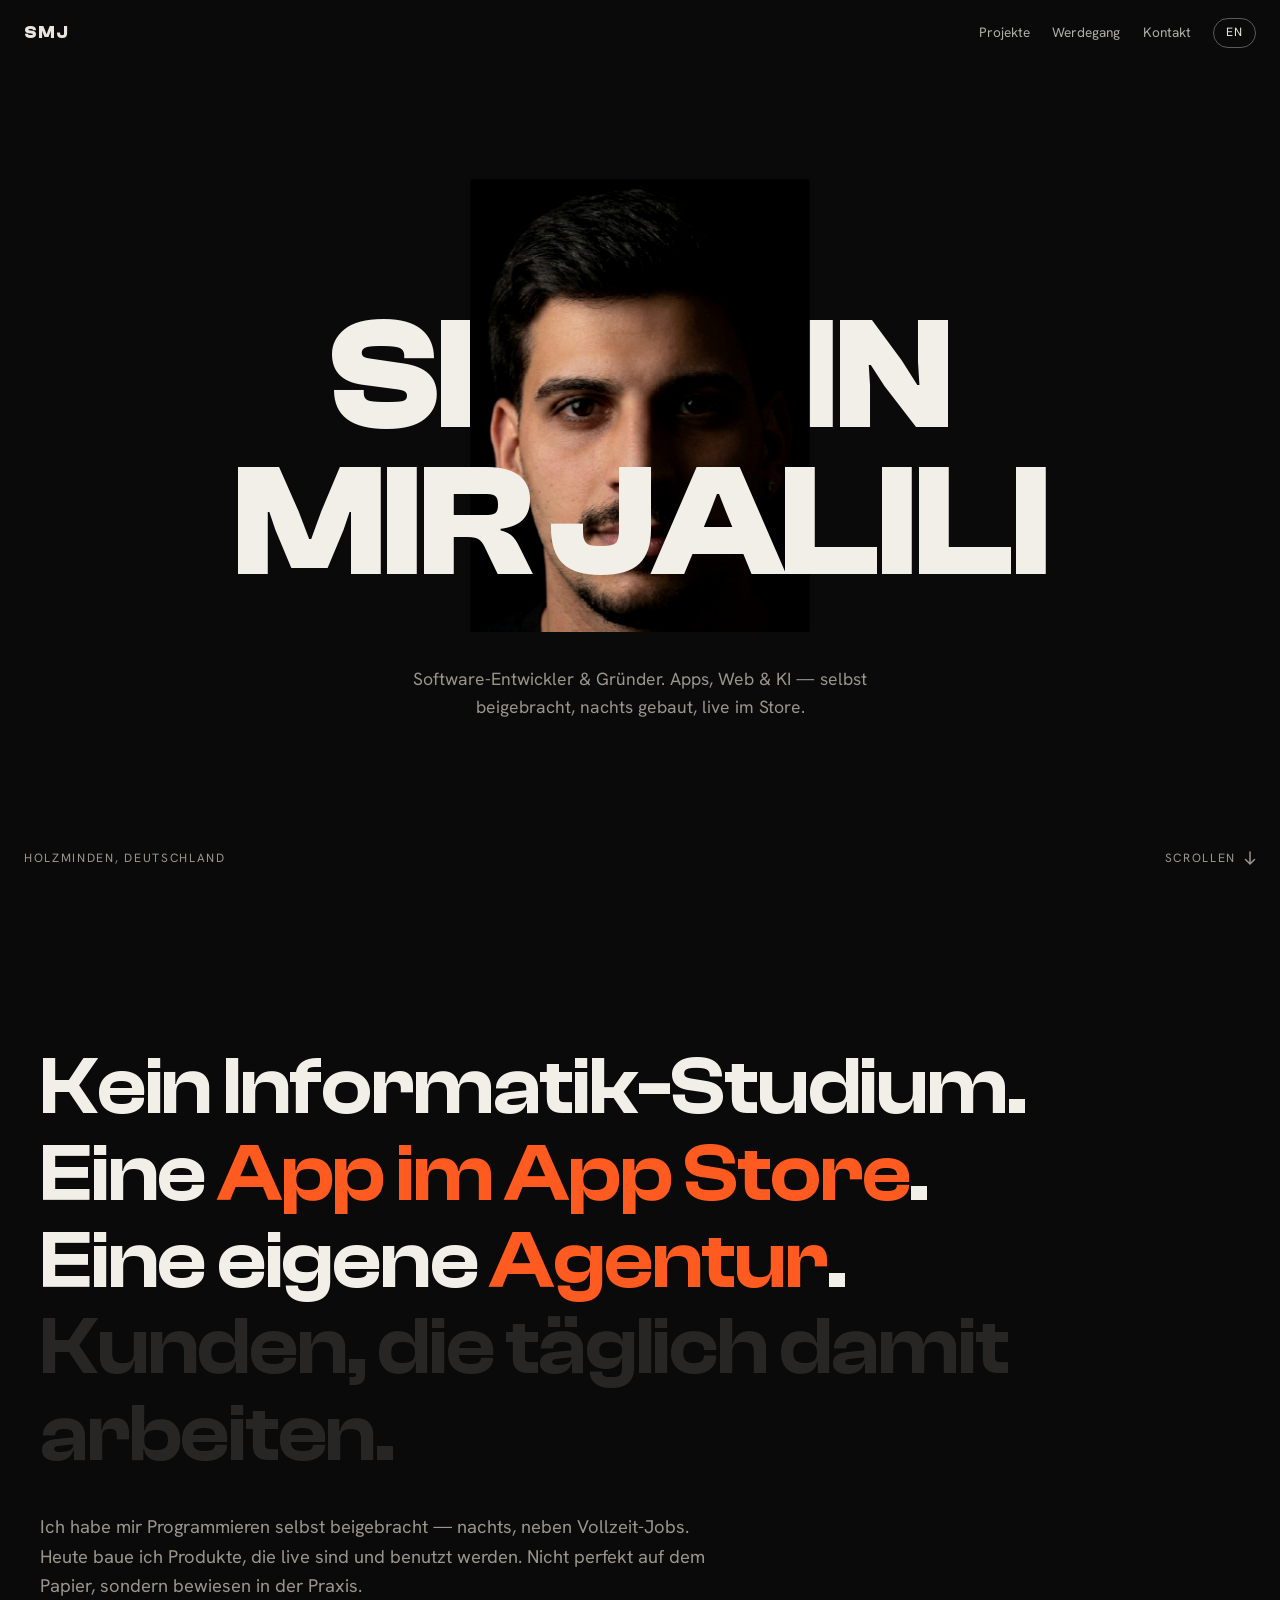
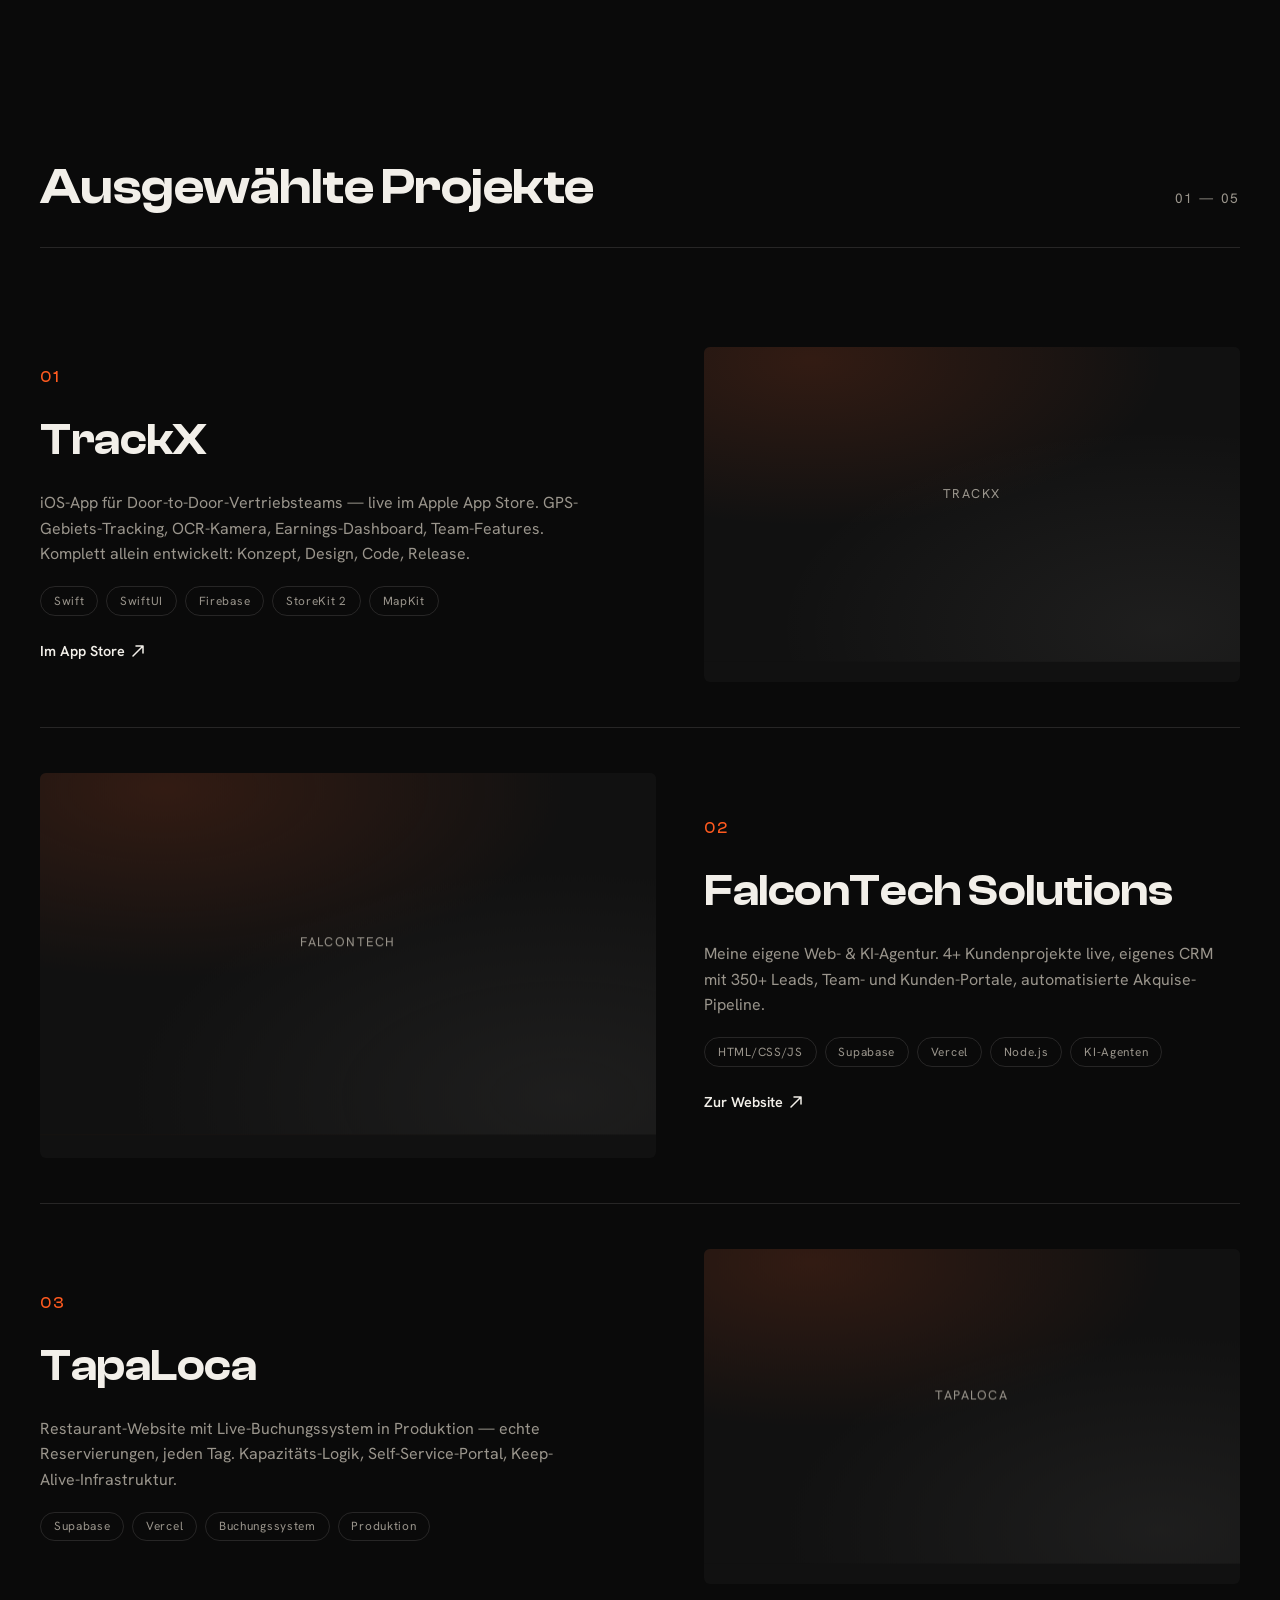
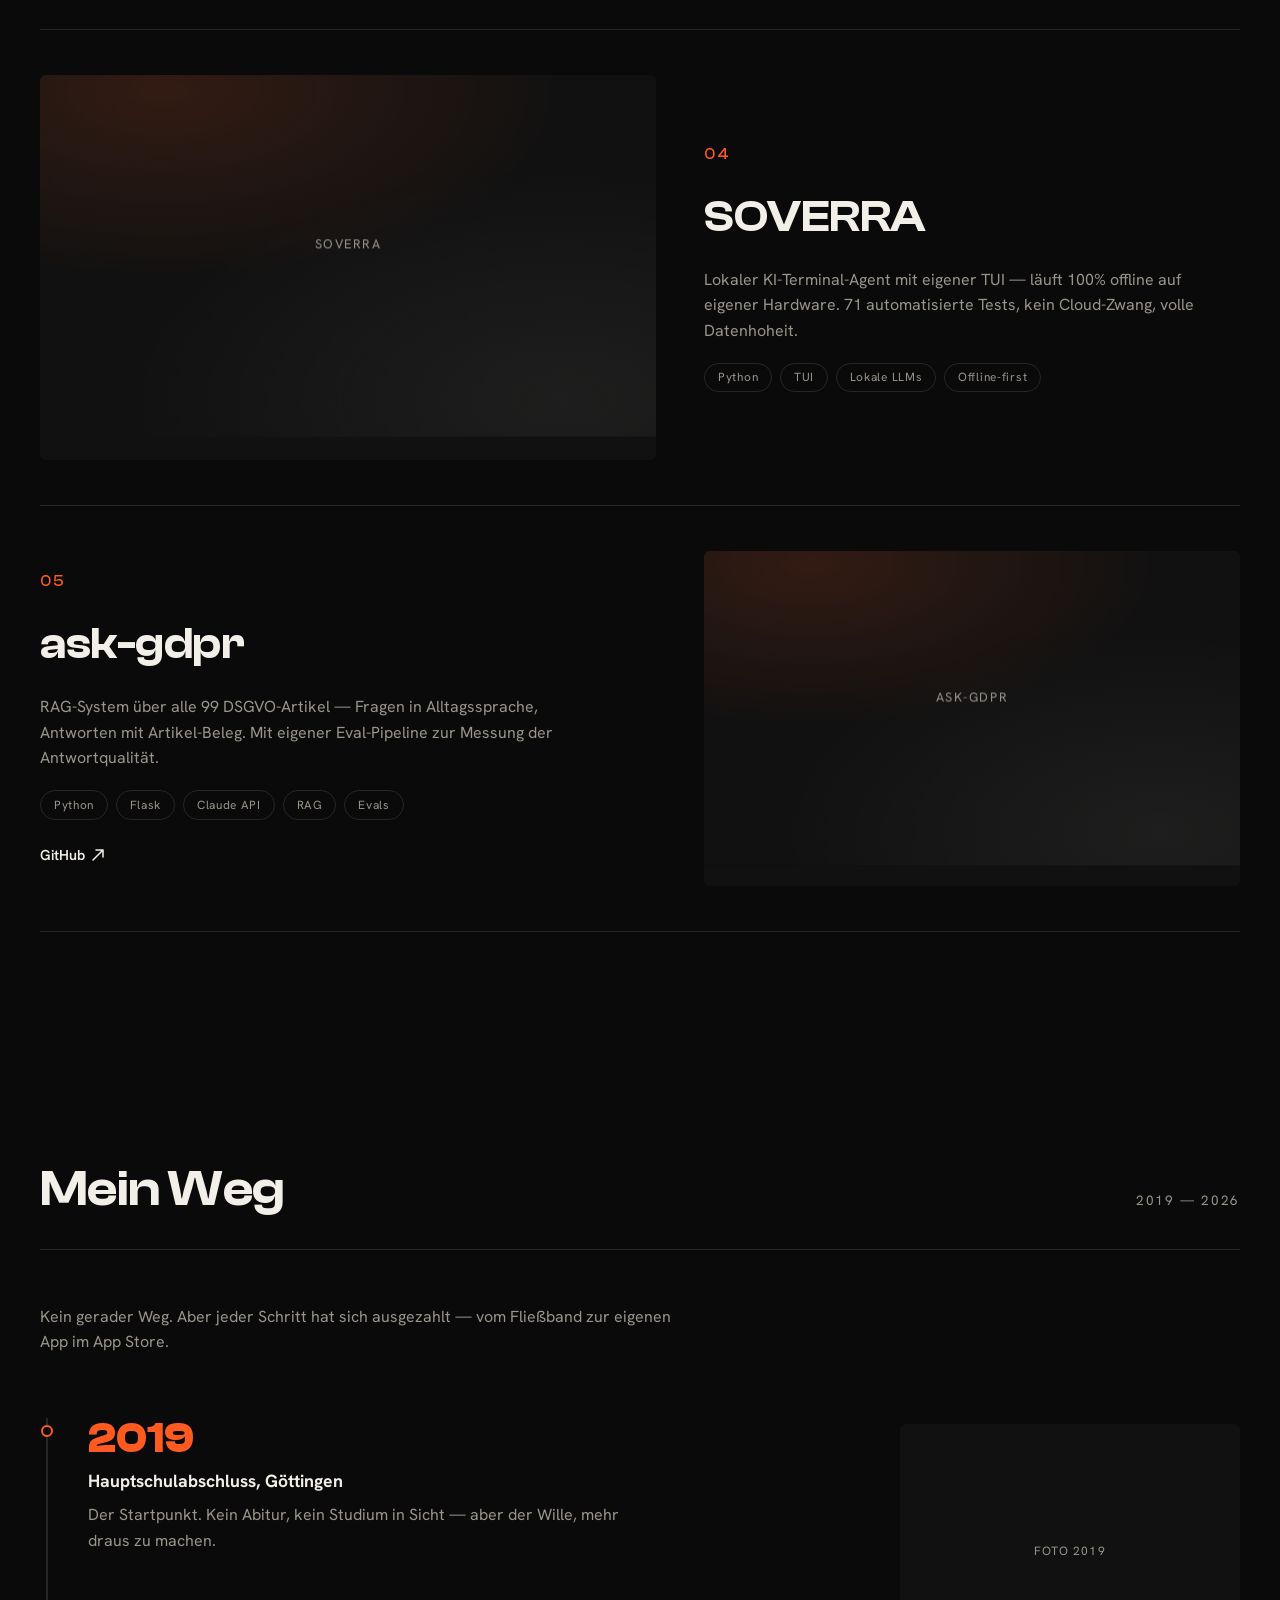
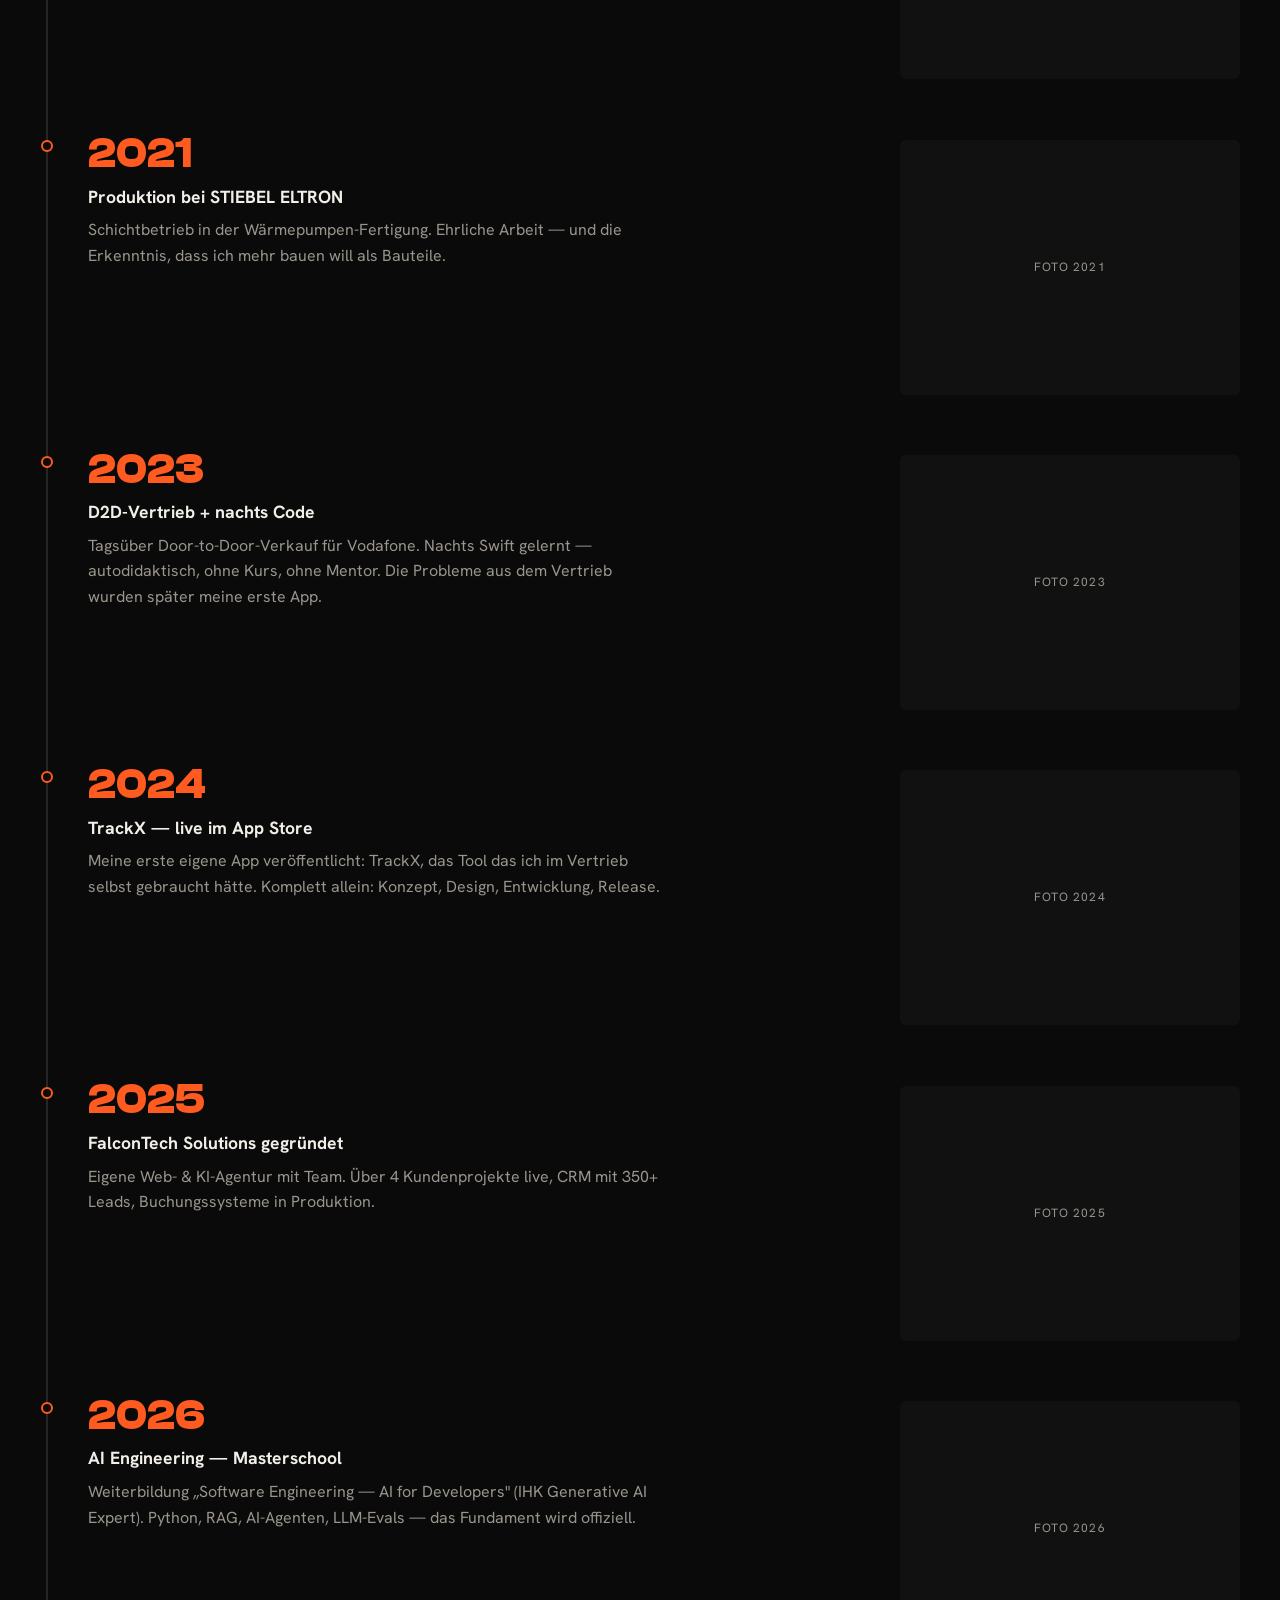
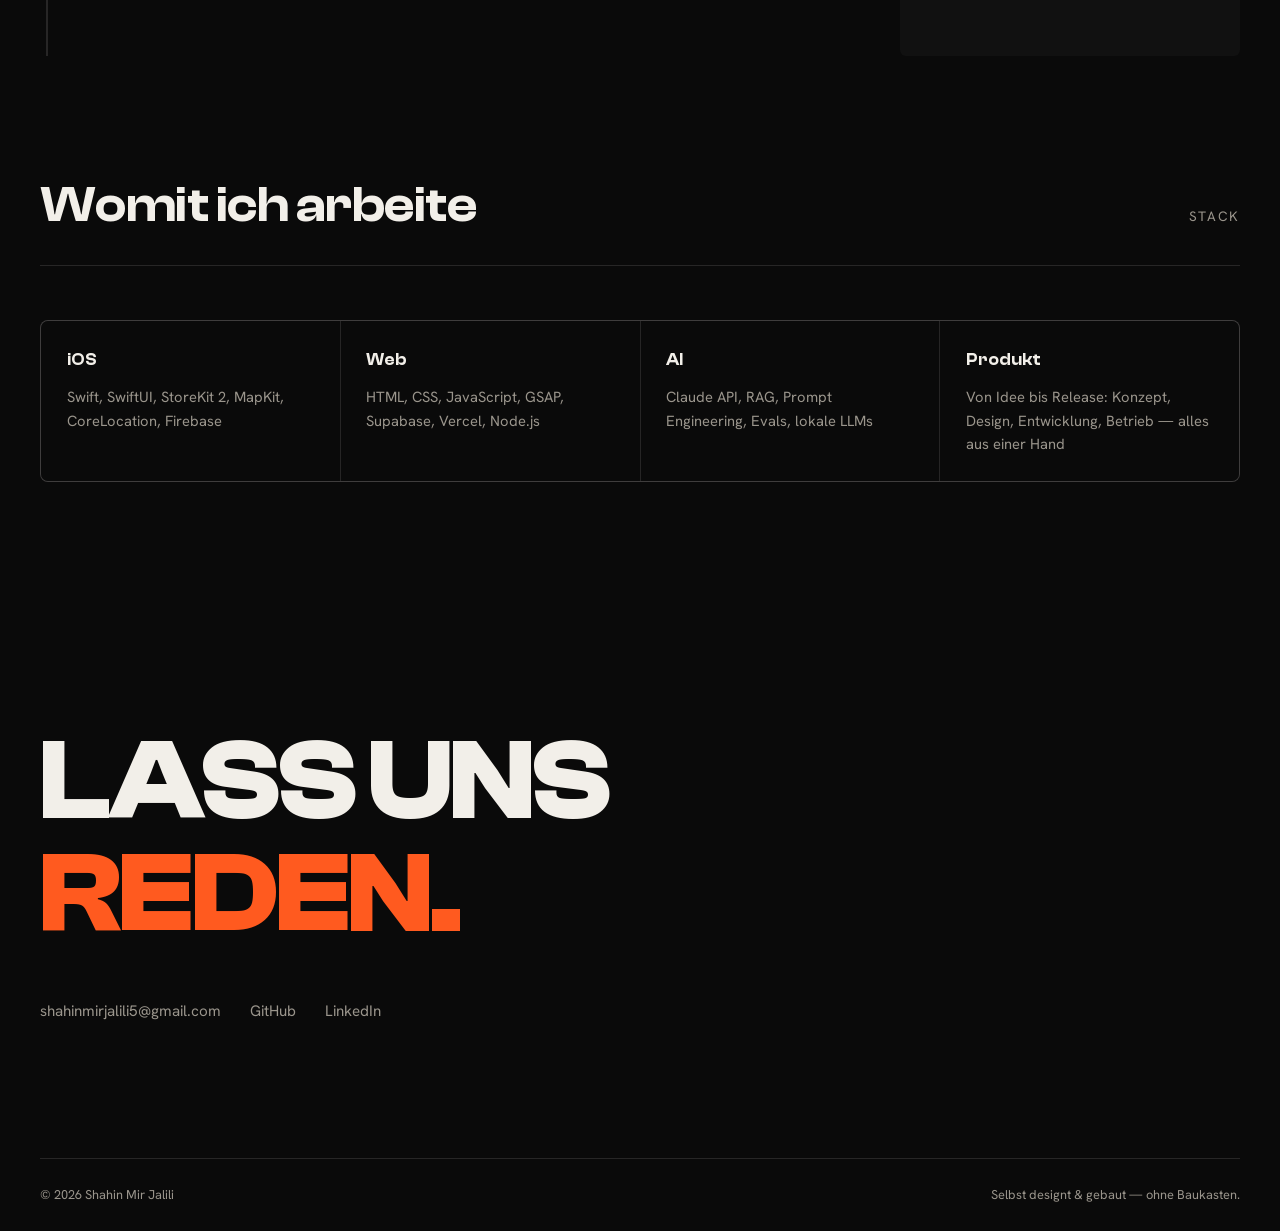
==== index.html @ a246072e "Portfolio v2: Dark Editorial — Hero mit geschichteter Riesen-Typo, Statement-Scrub, 5 Projekt-Cases," ====
<!DOCTYPE html>
<html lang="de">
<head>
  <meta charset="UTF-8">
  <meta name="viewport" content="width=device-width, initial-scale=1.0">
  <title>Shahin Mir Jalili — Software-Entwickler & Gründer</title>
  <meta name="description" content="Portfolio von Shahin Mir Jalili — iOS, Web & KI. TrackX (App Store), FalconTech Solutions, TapaLoca, SOVERRA, ask-gdpr.">
  <link rel="icon" href="data:image/svg+xml,%3Csvg xmlns='http://www.w3.org/2000/svg' viewBox='0 0 32 32'%3E%3Crect width='32' height='32' rx='6' fill='%230a0a0a'/%3E%3Ctext x='16' y='22' font-family='sans-serif' font-size='14' font-weight='700' fill='%23ff5a1f' text-anchor='middle'%3ESM%3C/text%3E%3C/svg%3E">
  <link rel="stylesheet" href="assets/fonts.css">
  <link rel="stylesheet" href="assets/vendor/lenis.css">
  <link rel="stylesheet" href="assets/style.css">
</head>
<body>

  <nav class="nav">
    <div class="nav__logo">SMJ</div>
    <div class="nav__right">
      <div class="nav__links">
        <a href="#work" data-i18n="nav.work">Projekte</a>
        <a href="#journey" data-i18n="nav.journey">Werdegang</a>
        <a href="#contact" data-i18n="nav.contact">Kontakt</a>
      </div>
      <button class="lang-toggle" id="langToggle" aria-label="Sprache wechseln">EN</button>
    </div>
  </nav>

  <header class="hero">
    <div class="hero__stage">
      <h1 class="hero__title hero__title--back" aria-label="Shahin Mir Jalili">
        <span class="line"><span>Shahin</span></span>
        <span class="line"><span class="ghost">Mir Jalili</span></span>
      </h1>
      <div class="hero__portrait">
        <img src="assets/portrait.jpg" alt="Portrait von Shahin Mir Jalili" fetchpriority="high">
      </div>
      <div class="hero__title hero__title--front" aria-hidden="true">
        <span class="line"><span class="ghost">Shahin</span></span>
        <span class="line"><span>Mir Jalili</span></span>
      </div>
      <p class="hero__tag" data-i18n="hero.tag">Software-Entwickler &amp; Gründer. Apps, Web &amp; KI — selbst beigebracht, nachts gebaut, live im Store.</p>
    </div>
    <div class="hero__meta">
      <span data-i18n="hero.loc">Holzminden, Deutschland</span>
      <span class="scroll-cue">
        <span data-i18n="hero.scroll">Scrollen</span>
        <svg width="12" height="14" viewBox="0 0 12 14" fill="none" aria-hidden="true"><path d="M6 1v11M1.5 8.5 6 13l4.5-4.5" stroke="currentColor" stroke-width="1.5" stroke-linecap="round" stroke-linejoin="round"/></svg>
      </span>
    </div>
  </header>

  <section class="statement">
    <div class="wrap">
      <p class="statement__text" id="statementText" data-i18n="statement.big">Kein Informatik-Studium. Eine <em>App im App Store</em>. Eine eigene <em>Agentur</em>. Kunden, die täglich damit arbeiten.</p>
      <p class="statement__sub reveal" data-i18n="statement.sub">Ich habe mir Programmieren selbst beigebracht — nachts, neben Vollzeit-Jobs. Heute baue ich Produkte, die live sind und benutzt werden. Nicht perfekt auf dem Papier, sondern bewiesen in der Praxis.</p>
    </div>
  </section>

  <section class="work" id="work">
    <div class="wrap">
      <div class="section-head reveal">
        <h2 data-i18n="work.title">Ausgewählte Projekte</h2>
        <span class="count">01 — 05</span>
      </div>

      <article class="case">
        <div class="case__media reveal" data-asset="case-trackx">
          <div class="ph">TRACKX</div>
        </div>
        <div class="case__body">
          <span class="case__num">01</span>
          <h3 class="case__title">TrackX</h3>
          <p class="case__desc" data-i18n="case.trackx">iOS-App für Door-to-Door-Vertriebsteams — live im Apple App Store. GPS-Gebiets-Tracking, OCR-Kamera, Earnings-Dashboard, Team-Features. Komplett allein entwickelt: Konzept, Design, Code, Release.</p>
          <div class="case__tags">
            <span>Swift</span><span>SwiftUI</span><span>Firebase</span><span>StoreKit 2</span><span>MapKit</span>
          </div>
          <a class="case__link" href="https://apps.apple.com/app/id6757627264" target="_blank" rel="noopener">
            <span data-i18n="case.link.store">Im App Store</span>
            <svg width="12" height="12" viewBox="0 0 12 12" fill="none" aria-hidden="true"><path d="M1 11 11 1M4 1h7v7" stroke="currentColor" stroke-width="1.5" stroke-linecap="round" stroke-linejoin="round"/></svg>
          </a>
        </div>
      </article>

      <article class="case">
        <div class="case__media reveal" data-asset="case-falcontech">
          <div class="ph">FALCONTECH</div>
        </div>
        <div class="case__body">
          <span class="case__num">02</span>
          <h3 class="case__title">FalconTech Solutions</h3>
          <p class="case__desc" data-i18n="case.falcontech">Meine eigene Web- &amp; KI-Agentur. 4+ Kundenprojekte live, eigenes CRM mit 350+ Leads, Team- und Kunden-Portale, automatisierte Akquise-Pipeline.</p>
          <div class="case__tags">
            <span>HTML/CSS/JS</span><span>Supabase</span><span>Vercel</span><span>Node.js</span><span>KI-Agenten</span>
          </div>
          <a class="case__link" href="https://falcontechsolutions.de" target="_blank" rel="noopener">
            <span data-i18n="case.link.site">Zur Website</span>
            <svg width="12" height="12" viewBox="0 0 12 12" fill="none" aria-hidden="true"><path d="M1 11 11 1M4 1h7v7" stroke="currentColor" stroke-width="1.5" stroke-linecap="round" stroke-linejoin="round"/></svg>
          </a>
        </div>
      </article>

      <article class="case">
        <div class="case__media reveal" data-asset="case-tapaloca">
          <div class="ph">TAPALOCA</div>
        </div>
        <div class="case__body">
          <span class="case__num">03</span>
          <h3 class="case__title">TapaLoca</h3>
          <p class="case__desc" data-i18n="case.tapaloca">Restaurant-Website mit Live-Buchungssystem in Produktion — echte Reservierungen, jeden Tag. Kapazitäts-Logik, Self-Service-Portal, Keep-Alive-Infrastruktur.</p>
          <div class="case__tags">
            <span>Supabase</span><span>Vercel</span><span>Buchungssystem</span><span>Produktion</span>
          </div>
        </div>
      </article>

      <article class="case">
        <div class="case__media reveal" data-asset="case-soverra">
          <div class="ph">SOVERRA</div>
        </div>
        <div class="case__body">
          <span class="case__num">04</span>
          <h3 class="case__title">SOVERRA</h3>
          <p class="case__desc" data-i18n="case.soverra">Lokaler KI-Terminal-Agent mit eigener TUI — läuft 100% offline auf eigener Hardware. 71 automatisierte Tests, kein Cloud-Zwang, volle Datenhoheit.</p>
          <div class="case__tags">
            <span>Python</span><span>TUI</span><span>Lokale LLMs</span><span>Offline-first</span>
          </div>
        </div>
      </article>

      <article class="case">
        <div class="case__media reveal" data-asset="case-askgdpr">
          <div class="ph">ASK-GDPR</div>
        </div>
        <div class="case__body">
          <span class="case__num">05</span>
          <h3 class="case__title">ask-gdpr</h3>
          <p class="case__desc" data-i18n="case.askgdpr">RAG-System über alle 99 DSGVO-Artikel — Fragen in Alltagssprache, Antworten mit Artikel-Beleg. Mit eigener Eval-Pipeline zur Messung der Antwortqualität.</p>
          <div class="case__tags">
            <span>Python</span><span>Flask</span><span>Claude API</span><span>RAG</span><span>Evals</span>
          </div>
          <a class="case__link" href="https://github.com/ShahinMirJalili/ask-gdpr" target="_blank" rel="noopener">
            <span>GitHub</span>
            <svg width="12" height="12" viewBox="0 0 12 12" fill="none" aria-hidden="true"><path d="M1 11 11 1M4 1h7v7" stroke="currentColor" stroke-width="1.5" stroke-linecap="round" stroke-linejoin="round"/></svg>
          </a>
        </div>
      </article>

    </div>
  </section>

  <section class="journey" id="journey">
    <div class="wrap">
      <div class="section-head reveal">
        <h2 data-i18n="journey.title">Mein Weg</h2>
        <span class="count">2019 — 2026</span>
      </div>
      <p class="journey__intro reveal" data-i18n="journey.intro">Kein gerader Weg. Aber jeder Schritt hat sich ausgezahlt — vom Fließband zur eigenen App im App Store.</p>

      <div class="tl">
        <div class="tl__line"><div class="tl__progress" id="tlProgress"></div></div>

        <div class="tl__item reveal">
          <span class="tl__dot"></span>
          <div class="tl__row">
            <div>
              <div class="tl__year">2019</div>
              <div class="tl__title" data-i18n="tl.2019.t">Hauptschulabschluss, Göttingen</div>
              <p class="tl__text" data-i18n="tl.2019.x">Der Startpunkt. Kein Abitur, kein Studium in Sicht — aber der Wille, mehr draus zu machen.</p>
            </div>
            <div class="tl__photo" data-photo="timeline-2019"><div class="ph">FOTO 2019</div></div>
          </div>
        </div>

        <div class="tl__item reveal">
          <span class="tl__dot"></span>
          <div class="tl__row">
            <div>
              <div class="tl__year">2021</div>
              <div class="tl__title" data-i18n="tl.2021.t">Produktion bei STIEBEL ELTRON</div>
              <p class="tl__text" data-i18n="tl.2021.x">Schichtbetrieb in der Wärmepumpen-Fertigung. Ehrliche Arbeit — und die Erkenntnis, dass ich mehr bauen will als Bauteile.</p>
            </div>
            <div class="tl__photo" data-photo="timeline-2021"><div class="ph">FOTO 2021</div></div>
          </div>
        </div>

        <div class="tl__item reveal">
          <span class="tl__dot"></span>
          <div class="tl__row">
            <div>
              <div class="tl__year">2023</div>
              <div class="tl__title" data-i18n="tl.2023.t">D2D-Vertrieb + nachts Code</div>
              <p class="tl__text" data-i18n="tl.2023.x">Tagsüber Door-to-Door-Verkauf für Vodafone. Nachts Swift gelernt — autodidaktisch, ohne Kurs, ohne Mentor. Die Probleme aus dem Vertrieb wurden später meine erste App.</p>
            </div>
            <div class="tl__photo" data-photo="timeline-2023"><div class="ph">FOTO 2023</div></div>
          </div>
        </div>

        <div class="tl__item reveal">
          <span class="tl__dot"></span>
          <div class="tl__row">
            <div>
              <div class="tl__year">2024</div>
              <div class="tl__title" data-i18n="tl.2024.t">TrackX — live im App Store</div>
              <p class="tl__text" data-i18n="tl.2024.x">Meine erste eigene App veröffentlicht: TrackX, das Tool das ich im Vertrieb selbst gebraucht hätte. Komplett allein: Konzept, Design, Entwicklung, Release.</p>
            </div>
            <div class="tl__photo" data-photo="timeline-2024"><div class="ph">FOTO 2024</div></div>
          </div>
        </div>

        <div class="tl__item reveal">
          <span class="tl__dot"></span>
          <div class="tl__row">
            <div>
              <div class="tl__year">2025</div>
              <div class="tl__title" data-i18n="tl.2025.t">FalconTech Solutions gegründet</div>
              <p class="tl__text" data-i18n="tl.2025.x">Eigene Web- &amp; KI-Agentur mit Team. Über 4 Kundenprojekte live, CRM mit 350+ Leads, Buchungssysteme in Produktion.</p>
            </div>
            <div class="tl__photo" data-photo="timeline-2025"><div class="ph">FOTO 2025</div></div>
          </div>
        </div>

        <div class="tl__item reveal">
          <span class="tl__dot"></span>
          <div class="tl__row">
            <div>
              <div class="tl__year">2026</div>
              <div class="tl__title" data-i18n="tl.2026.t">AI Engineering — Masterschool</div>
              <p class="tl__text" data-i18n="tl.2026.x">Weiterbildung „Software Engineering — AI for Developers" (IHK Generative AI Expert). Python, RAG, AI-Agenten, LLM-Evals — das Fundament wird offiziell.</p>
            </div>
            <div class="tl__photo" data-photo="timeline-2026"><div class="ph">FOTO 2026</div></div>
          </div>
        </div>

      </div>
    </div>
  </section>

  <section class="skills">
    <div class="wrap">
      <div class="section-head reveal">
        <h2 data-i18n="skills.title">Womit ich arbeite</h2>
        <span class="count">STACK</span>
      </div>
      <div class="skills__grid reveal">
        <div class="skills__cell">
          <h3>iOS</h3>
          <p>Swift, SwiftUI, StoreKit 2, MapKit, CoreLocation, Firebase</p>
        </div>
        <div class="skills__cell">
          <h3>Web</h3>
          <p>HTML, CSS, JavaScript, GSAP, Supabase, Vercel, Node.js</p>
        </div>
        <div class="skills__cell">
          <h3>AI</h3>
          <p data-i18n="skills.ai">Claude API, RAG, Prompt Engineering, Evals, lokale LLMs</p>
        </div>
        <div class="skills__cell">
          <h3 data-i18n="skills.product.t">Produkt</h3>
          <p data-i18n="skills.product.x">Von Idee bis Release: Konzept, Design, Entwicklung, Betrieb — alles aus einer Hand</p>
        </div>
      </div>
    </div>
  </section>

  <section class="contact" id="contact">
    <div class="wrap">
      <p class="contact__big reveal">
        <span data-i18n="contact.big1">Lass uns</span><br>
        <a href="mailto:shahinmirjalili5@gmail.com" data-i18n="contact.big2">reden.</a>
      </p>
      <div class="contact__links reveal">
        <a href="mailto:shahinmirjalili5@gmail.com">shahinmirjalili5@gmail.com</a>
        <a href="https://github.com/ShahinMirJalili" target="_blank" rel="noopener">GitHub</a>
        <a href="https://www.linkedin.com/" target="_blank" rel="noopener">LinkedIn</a>
      </div>
    </div>
  </section>

  <footer class="footer wrap">
    <span>© 2026 Shahin Mir Jalili</span>
    <span data-i18n="footer.note">Selbst designt &amp; gebaut — ohne Baukasten.</span>
  </footer>

  <script src="assets/vendor/gsap.min.js"></script>
  <script src="assets/vendor/ScrollTrigger.min.js"></script>
  <script src="assets/vendor/SplitText.min.js"></script>
  <script src="assets/vendor/lenis.min.js"></script>
  <script src="assets/i18n.js"></script>
  <script src="assets/main.js"></script>
</body>
</html>
---- assets/fonts.css ----
@font-face {
  font-family: 'Hanken Grotesk';
  font-style: normal;
  font-weight: 400;
  font-display: swap;
  src: url(./ieVn2YZDLWuGJpnzaiwFXS9tYtpQ59CjCQ.woff2) format('woff2');
  unicode-range: U+0460-052F, U+1C80-1C8A, U+20B4, U+2DE0-2DFF, U+A640-A69F, U+FE2E-FE2F;
}
@font-face {
  font-family: 'Hanken Grotesk';
  font-style: normal;
  font-weight: 400;
  font-display: swap;
  src: url(./ieVn2YZDLWuGJpnzaiwFXS9tYtpS59CjCQ.woff2) format('woff2');
  unicode-range: U+0102-0103, U+0110-0111, U+0128-0129, U+0168-0169, U+01A0-01A1, U+01AF-01B0, U+0300-0301, U+0303-0304, U+0308-0309, U+0323, U+0329, U+1EA0-1EF9, U+20AB;
}
@font-face {
  font-family: 'Hanken Grotesk';
  font-style: normal;
  font-weight: 400;
  font-display: swap;
  src: url(./ieVn2YZDLWuGJpnzaiwFXS9tYtpT59CjCQ.woff2) format('woff2');
  unicode-range: U+0100-02BA, U+02BD-02C5, U+02C7-02CC, U+02CE-02D7, U+02DD-02FF, U+0304, U+0308, U+0329, U+1D00-1DBF, U+1E00-1E9F, U+1EF2-1EFF, U+2020, U+20A0-20AB, U+20AD-20C0, U+2113, U+2C60-2C7F, U+A720-A7FF;
}
@font-face {
  font-family: 'Hanken Grotesk';
  font-style: normal;
  font-weight: 400;
  font-display: swap;
  src: url(./ieVn2YZDLWuGJpnzaiwFXS9tYtpd59A.woff2) format('woff2');
  unicode-range: U+0000-00FF, U+0131, U+0152-0153, U+02BB-02BC, U+02C6, U+02DA, U+02DC, U+0304, U+0308, U+0329, U+2000-206F, U+20AC, U+2122, U+2191, U+2193, U+2212, U+2215, U+FEFF, U+FFFD;
}
@font-face {
  font-family: 'Hanken Grotesk';
  font-style: normal;
  font-weight: 500;
  font-display: swap;
  src: url(./ieVn2YZDLWuGJpnzaiwFXS9tYtpQ59CjCQ.woff2) format('woff2');
  unicode-range: U+0460-052F, U+1C80-1C8A, U+20B4, U+2DE0-2DFF, U+A640-A69F, U+FE2E-FE2F;
}
@font-face {
  font-family: 'Hanken Grotesk';
  font-style: normal;
  font-weight: 500;
  font-display: swap;
  src: url(./ieVn2YZDLWuGJpnzaiwFXS9tYtpS59CjCQ.woff2) format('woff2');
  unicode-range: U+0102-0103, U+0110-0111, U+0128-0129, U+0168-0169, U+01A0-01A1, U+01AF-01B0, U+0300-0301, U+0303-0304, U+0308-0309, U+0323, U+0329, U+1EA0-1EF9, U+20AB;
}
@font-face {
  font-family: 'Hanken Grotesk';
  font-style: normal;
  font-weight: 500;
  font-display: swap;
  src: url(./ieVn2YZDLWuGJpnzaiwFXS9tYtpT59CjCQ.woff2) format('woff2');
  unicode-range: U+0100-02BA, U+02BD-02C5, U+02C7-02CC, U+02CE-02D7, U+02DD-02FF, U+0304, U+0308, U+0329, U+1D00-1DBF, U+1E00-1E9F, U+1EF2-1EFF, U+2020, U+20A0-20AB, U+20AD-20C0, U+2113, U+2C60-2C7F, U+A720-A7FF;
}
@font-face {
  font-family: 'Hanken Grotesk';
  font-style: normal;
  font-weight: 500;
  font-display: swap;
  src: url(./ieVn2YZDLWuGJpnzaiwFXS9tYtpd59A.woff2) format('woff2');
  unicode-range: U+0000-00FF, U+0131, U+0152-0153, U+02BB-02BC, U+02C6, U+02DA, U+02DC, U+0304, U+0308, U+0329, U+2000-206F, U+20AC, U+2122, U+2191, U+2193, U+2212, U+2215, U+FEFF, U+FFFD;
}
@font-face {
  font-family: 'Hanken Grotesk';
  font-style: normal;
  font-weight: 600;
  font-display: swap;
  src: url(./ieVn2YZDLWuGJpnzaiwFXS9tYtpQ59CjCQ.woff2) format('woff2');
  unicode-range: U+0460-052F, U+1C80-1C8A, U+20B4, U+2DE0-2DFF, U+A640-A69F, U+FE2E-FE2F;
}
@font-face {
  font-family: 'Hanken Grotesk';
  font-style: normal;
  font-weight: 600;
  font-display: swap;
  src: url(./ieVn2YZDLWuGJpnzaiwFXS9tYtpS59CjCQ.woff2) format('woff2');
  unicode-range: U+0102-0103, U+0110-0111, U+0128-0129, U+0168-0169, U+01A0-01A1, U+01AF-01B0, U+0300-0301, U+0303-0304, U+0308-0309, U+0323, U+0329, U+1EA0-1EF9, U+20AB;
}
@font-face {
  font-family: 'Hanken Grotesk';
  font-style: normal;
  font-weight: 600;
  font-display: swap;
  src: url(./ieVn2YZDLWuGJpnzaiwFXS9tYtpT59CjCQ.woff2) format('woff2');
  unicode-range: U+0100-02BA, U+02BD-02C5, U+02C7-02CC, U+02CE-02D7, U+02DD-02FF, U+0304, U+0308, U+0329, U+1D00-1DBF, U+1E00-1E9F, U+1EF2-1EFF, U+2020, U+20A0-20AB, U+20AD-20C0, U+2113, U+2C60-2C7F, U+A720-A7FF;
}
@font-face {
  font-family: 'Hanken Grotesk';
  font-style: normal;
  font-weight: 600;
  font-display: swap;
  src: url(./ieVn2YZDLWuGJpnzaiwFXS9tYtpd59A.woff2) format('woff2');
  unicode-range: U+0000-00FF, U+0131, U+0152-0153, U+02BB-02BC, U+02C6, U+02DA, U+02DC, U+0304, U+0308, U+0329, U+2000-206F, U+20AC, U+2122, U+2191, U+2193, U+2212, U+2215, U+FEFF, U+FFFD;
}
@font-face {
  font-family: 'Hanken Grotesk';
  font-style: normal;
  font-weight: 700;
  font-display: swap;
  src: url(./ieVn2YZDLWuGJpnzaiwFXS9tYtpQ59CjCQ.woff2) format('woff2');
  unicode-range: U+0460-052F, U+1C80-1C8A, U+20B4, U+2DE0-2DFF, U+A640-A69F, U+FE2E-FE2F;
}
@font-face {
  font-family: 'Hanken Grotesk';
  font-style: normal;
  font-weight: 700;
  font-display: swap;
  src: url(./ieVn2YZDLWuGJpnzaiwFXS9tYtpS59CjCQ.woff2) format('woff2');
  unicode-range: U+0102-0103, U+0110-0111, U+0128-0129, U+0168-0169, U+01A0-01A1, U+01AF-01B0, U+0300-0301, U+0303-0304, U+0308-0309, U+0323, U+0329, U+1EA0-1EF9, U+20AB;
}
@font-face {
  font-family: 'Hanken Grotesk';
  font-style: normal;
  font-weight: 700;
  font-display: swap;
  src: url(./ieVn2YZDLWuGJpnzaiwFXS9tYtpT59CjCQ.woff2) format('woff2');
  unicode-range: U+0100-02BA, U+02BD-02C5, U+02C7-02CC, U+02CE-02D7, U+02DD-02FF, U+0304, U+0308, U+0329, U+1D00-1DBF, U+1E00-1E9F, U+1EF2-1EFF, U+2020, U+20A0-20AB, U+20AD-20C0, U+2113, U+2C60-2C7F, U+A720-A7FF;
}
@font-face {
  font-family: 'Hanken Grotesk';
  font-style: normal;
  font-weight: 700;
  font-display: swap;
  src: url(./ieVn2YZDLWuGJpnzaiwFXS9tYtpd59A.woff2) format('woff2');
  unicode-range: U+0000-00FF, U+0131, U+0152-0153, U+02BB-02BC, U+02C6, U+02DA, U+02DC, U+0304, U+0308, U+0329, U+2000-206F, U+20AC, U+2122, U+2191, U+2193, U+2212, U+2215, U+FEFF, U+FFFD;
}
---- assets/vendor/lenis.css ----
html.lenis,html.lenis body{height:auto}.lenis.lenis-smooth{scroll-behavior:auto!important}.lenis.lenis-smooth [data-lenis-prevent]{overscroll-behavior:contain}.lenis.lenis-stopped{overflow:clip}.lenis.lenis-smooth iframe{pointer-events:none}
---- assets/style.css ----
/* ===== Fonts ===== */
@font-face {
  font-family: 'Clash Display';
  src: url(./fonts/clash-display-500.woff2) format('woff2');
  font-weight: 500; font-display: swap;
}
@font-face {
  font-family: 'Clash Display';
  src: url(./fonts/clash-display-600.woff2) format('woff2');
  font-weight: 600; font-display: swap;
}
@font-face {
  font-family: 'Clash Display';
  src: url(./fonts/clash-display-700.woff2) format('woff2');
  font-weight: 700; font-display: swap;
}

/* ===== Basis ===== */
:root {
  --bg: #0a0a0a;
  --bg-soft: #111111;
  --ink: #f2efe9;
  --ink-dim: #9a958c;
  --line: rgba(242, 239, 233, 0.12);
  --accent: #ff5a1f;
  --display: 'Clash Display', 'Hanken Grotesk', sans-serif;
  --body: 'Hanken Grotesk', sans-serif;
}

* { margin: 0; padding: 0; box-sizing: border-box; }

html { scroll-behavior: smooth; }

body {
  background: var(--bg);
  color: var(--ink);
  font-family: var(--body);
  font-size: 16px;
  line-height: 1.6;
  overflow-x: hidden;
  -webkit-font-smoothing: antialiased;
}

::selection { background: var(--accent); color: #0a0a0a; }

img { max-width: 100%; display: block; }
a { color: inherit; text-decoration: none; }

.wrap { width: min(1280px, 100% - 3rem); margin-inline: auto; }

/* ===== Nav ===== */
.nav {
  position: fixed; inset: 0 0 auto 0; z-index: 50;
  display: flex; justify-content: space-between; align-items: center;
  padding: 1.1rem 1.5rem;
  mix-blend-mode: difference;
}
.nav__logo {
  font-family: var(--display); font-weight: 700; font-size: 1.05rem;
  letter-spacing: 0.06em;
}
.nav__right { display: flex; align-items: center; gap: 1.4rem; }
.nav__links { display: none; gap: 1.4rem; font-size: 0.85rem; }
@media (min-width: 768px) { .nav__links { display: flex; } }
.nav__links a { opacity: 0.75; transition: opacity 0.25s; }
.nav__links a:hover { opacity: 1; }
.lang-toggle {
  border: 1px solid rgba(255,255,255,0.35); border-radius: 99px;
  background: none; color: inherit; font: inherit; font-size: 0.75rem;
  padding: 0.3rem 0.75rem; cursor: pointer; letter-spacing: 0.08em;
  transition: background 0.25s;
}
.lang-toggle:hover { background: rgba(255,255,255,0.12); }

/* ===== Hero ===== */
.hero {
  position: relative; min-height: 100svh;
  display: grid; place-items: center;
  overflow: hidden;
}
.hero__stage { position: relative; width: 100%; max-width: 1280px; padding: 0 1.5rem; }
.hero__portrait {
  position: relative; z-index: 2;
  width: min(340px, 62vw);
  margin-inline: auto;
  aspect-ratio: 3 / 4;
  overflow: hidden; border-radius: 4px;
}
.hero__portrait img {
  width: 100%; height: 100%; object-fit: cover;
  filter: contrast(1.04);
  will-change: transform;
}
.hero__title {
  text-align: center; pointer-events: none;
  font-family: var(--display); font-weight: 700;
  font-size: clamp(3.2rem, 12.5vw, 11rem);
  line-height: 0.92; letter-spacing: -0.02em;
  text-transform: uppercase;
}
.hero__title .line { display: block; overflow: hidden; }
.hero__title .line > span { display: inline-block; }

/* Mobile: gestapelt — Titel über Portrait, keine Layering-Tricks */
.hero__title--back { margin-bottom: 1.6rem; }
.hero__title--back .ghost { visibility: visible; }
.hero__title--front { display: none; }

/* Ab Tablet: Titel-Ebenen vor/hinter dem Portrait geschichtet */
@media (min-width: 768px) {
  .hero__title {
    position: absolute; left: 0; right: 0; top: 50%;
    transform: translateY(-50%);
  }
  .hero__title .ghost { visibility: hidden; }
  .hero__title--back { z-index: 1; margin-bottom: 0; }
  .hero__title--back .ghost { visibility: hidden; }
  .hero__title--front { display: block; z-index: 3; }
}
.hero__tag {
  position: relative; z-index: 4;
  margin-top: 2rem; text-align: center;
  color: var(--ink-dim); font-size: clamp(0.95rem, 1.4vw, 1.1rem);
  max-width: 34rem; margin-inline: auto;
}
.hero__meta {
  position: absolute; z-index: 4; bottom: 2rem; left: 1.5rem; right: 1.5rem;
  display: flex; justify-content: space-between;
  font-size: 0.75rem; letter-spacing: 0.14em; text-transform: uppercase;
  color: var(--ink-dim);
}
.scroll-cue { display: inline-flex; align-items: center; gap: 0.5rem; }
.scroll-cue svg { animation: cue 1.8s ease-in-out infinite; }
@keyframes cue { 50% { transform: translateY(5px); } }

/* ===== Statement ===== */
.statement { padding: clamp(7rem, 16vh, 12rem) 0; }
.statement__text {
  font-family: var(--display); font-weight: 600;
  font-size: clamp(2rem, 6.4vw, 5.6rem);
  line-height: 1.06; letter-spacing: -0.015em;
  max-width: 18ch;
}
.statement__text .word { display: inline-block; }
.statement__text em { font-style: normal; color: var(--accent); }
.statement__sub {
  margin-top: 2.2rem; max-width: 42rem;
  color: var(--ink-dim); font-size: clamp(1rem, 1.5vw, 1.15rem);
}

/* ===== Sections allgemein ===== */
.section-head {
  display: flex; align-items: baseline; justify-content: space-between;
  border-bottom: 1px solid var(--line);
  padding-bottom: 1.2rem; margin-bottom: clamp(2.5rem, 6vh, 4.5rem);
}
.section-head h2 {
  font-family: var(--display); font-weight: 600;
  font-size: clamp(1.8rem, 4vw, 3.2rem); letter-spacing: -0.01em;
}
.section-head .count { color: var(--ink-dim); font-size: 0.85rem; letter-spacing: 0.12em; }

/* ===== Work ===== */
.work { padding-bottom: clamp(5rem, 12vh, 9rem); }
.case {
  display: grid; grid-template-columns: 1fr;
  gap: 1.6rem;
  padding: clamp(2.2rem, 5vh, 3.5rem) 0;
  border-bottom: 1px solid var(--line);
}
.case__media {
  position: relative; overflow: hidden; border-radius: 6px;
  aspect-ratio: 16 / 10; background: var(--bg-soft);
}
.case__media img, .case__media .ph {
  position: absolute; inset: 0; width: 100%; height: 100%;
  object-fit: cover; will-change: transform;
}
.case__media .ph {
  display: grid; place-items: center;
  color: var(--ink-dim); font-size: 0.8rem; letter-spacing: 0.12em;
  background:
    radial-gradient(120% 90% at 20% 10%, rgba(255,90,31,0.14), transparent 55%),
    radial-gradient(120% 100% at 85% 90%, rgba(242,239,233,0.06), transparent 60%),
    var(--bg-soft);
}
.case__body { display: flex; flex-direction: column; gap: 0.9rem; }
.case__num {
  font-family: var(--display); font-weight: 500;
  color: var(--accent); font-size: 0.95rem; letter-spacing: 0.1em;
}
.case__title {
  font-family: var(--display); font-weight: 600;
  font-size: clamp(1.7rem, 3.6vw, 2.8rem); letter-spacing: -0.01em;
}
.case__desc { color: var(--ink-dim); max-width: 34rem; }
.case__tags { display: flex; flex-wrap: wrap; gap: 0.5rem; margin-top: 0.3rem; }
.case__tags span {
  border: 1px solid var(--line); border-radius: 99px;
  padding: 0.28rem 0.8rem; font-size: 0.74rem; letter-spacing: 0.06em;
  color: var(--ink-dim);
}
.case__link {
  display: inline-flex; align-items: center; gap: 0.45rem;
  margin-top: 0.6rem; font-size: 0.9rem; font-weight: 600;
  color: var(--ink); width: fit-content;
}
.case__link svg { transition: transform 0.3s; }
.case__link:hover svg { transform: translate(3px, -3px); }
.case__link:hover { color: var(--accent); }

/* ===== Journey ===== */
.journey { padding: clamp(5rem, 12vh, 9rem) 0; }
.journey__intro { color: var(--ink-dim); max-width: 40rem; margin-bottom: clamp(3rem, 7vh, 5rem); }
.tl { position: relative; padding-left: 2rem; }
.tl__line {
  position: absolute; left: 0.35rem; top: 0; bottom: 0; width: 2px;
  background: var(--line);
}
.tl__progress {
  position: absolute; left: 0; top: 0; width: 100%; height: 100%;
  background: var(--accent); transform-origin: top;
  transform: scaleY(0);
}
.tl__item { position: relative; padding-bottom: clamp(2.8rem, 6vh, 4.5rem); }
.tl__item:last-child { padding-bottom: 0; }
.tl__dot {
  position: absolute; left: -2rem; top: 0.45rem;
  width: 0.75rem; height: 0.75rem; border-radius: 50%;
  background: var(--bg); border: 2px solid var(--accent);
}
.tl__year {
  font-family: var(--display); font-weight: 700;
  font-size: clamp(1.6rem, 3.4vw, 2.6rem); color: var(--accent);
  line-height: 1;
}
.tl__title { font-weight: 700; font-size: 1.1rem; margin-top: 0.5rem; }
.tl__text { color: var(--ink-dim); max-width: 36rem; margin-top: 0.4rem; }
.tl__photo {
  margin-top: 1.1rem; width: min(340px, 100%);
  aspect-ratio: 4 / 3; border-radius: 6px; overflow: hidden;
  background: var(--bg-soft);
}
.tl__photo img { width: 100%; height: 100%; object-fit: cover; }
.tl__photo .ph {
  width: 100%; height: 100%; display: grid; place-items: center;
  color: var(--ink-dim); font-size: 0.75rem; letter-spacing: 0.1em;
}

/* ===== Skills ===== */
.skills { padding-bottom: clamp(5rem, 12vh, 9rem); }
.skills__grid {
  display: grid; grid-template-columns: 1fr; gap: 1px;
  background: var(--line); border: 1px solid var(--line); border-radius: 8px;
  overflow: hidden;
}
.skills__cell { background: var(--bg); padding: 1.6rem; }
.skills__cell h3 {
  font-family: var(--display); font-weight: 600; font-size: 1.05rem;
  margin-bottom: 0.7rem;
}
.skills__cell p { color: var(--ink-dim); font-size: 0.92rem; }

/* ===== Kontakt ===== */
.contact { padding: clamp(6rem, 15vh, 11rem) 0; }
.contact__big {
  font-family: var(--display); font-weight: 700;
  font-size: clamp(2.6rem, 9vw, 8rem);
  line-height: 0.98; letter-spacing: -0.02em; text-transform: uppercase;
}
.contact__big a { color: var(--accent); }
.contact__big a:hover { text-decoration: underline; text-decoration-thickness: 4px; }
.contact__links {
  display: flex; flex-wrap: wrap; gap: 1.8rem;
  margin-top: 3rem; color: var(--ink-dim); font-size: 0.95rem;
}
.contact__links a:hover { color: var(--ink); }

.footer {
  border-top: 1px solid var(--line);
  padding: 1.6rem 0; color: var(--ink-dim); font-size: 0.8rem;
  display: flex; justify-content: space-between; flex-wrap: wrap; gap: 0.8rem;
}

/* ===== Reveals (JS setzt .is-in) ===== */
.reveal { opacity: 0; transform: translateY(28px); transition: opacity 0.7s ease, transform 0.7s ease; }
.reveal.is-in { opacity: 1; transform: none; }

/* ===== Tablet / Desktop ===== */
@media (min-width: 768px) {
  .wrap { width: min(1280px, 100% - 5rem); }
  .case { grid-template-columns: 1.15fr 1fr; align-items: center; gap: 3rem; }
  .case:nth-child(even) .case__media { order: 2; }
  .skills__grid { grid-template-columns: repeat(2, 1fr); }
  .tl { padding-left: 3rem; }
  .tl__dot { left: -3rem; margin-left: 0.05rem; }
}
@media (min-width: 1100px) {
  .skills__grid { grid-template-columns: repeat(4, 1fr); }
  .tl__row { display: grid; grid-template-columns: 1fr minmax(280px, 340px); gap: 2.5rem; align-items: start; }
  .tl__photo { margin-top: 0.4rem; }
}

/* ===== Reduced Motion ===== */
@media (prefers-reduced-motion: reduce) {
  html { scroll-behavior: auto; }
  .scroll-cue svg { animation: none; }
  .reveal { opacity: 1; transform: none; transition: none; }
}
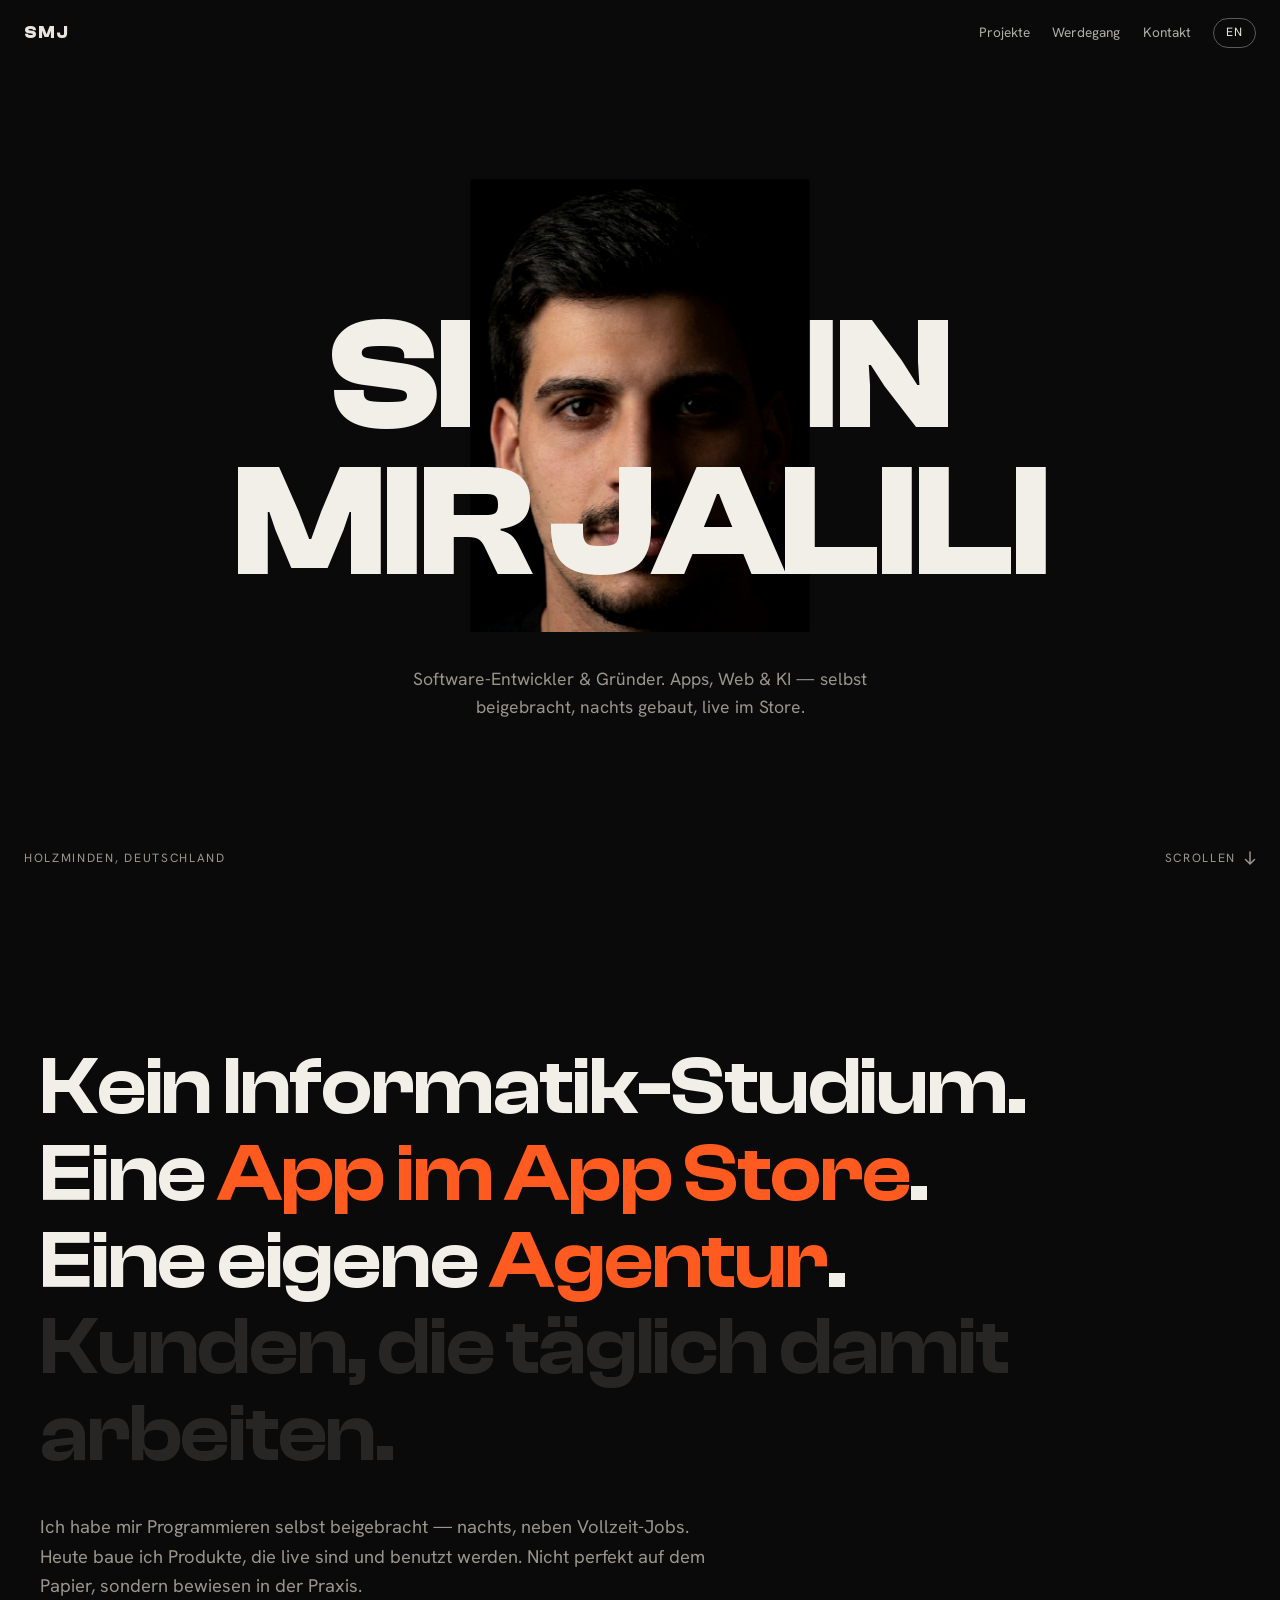
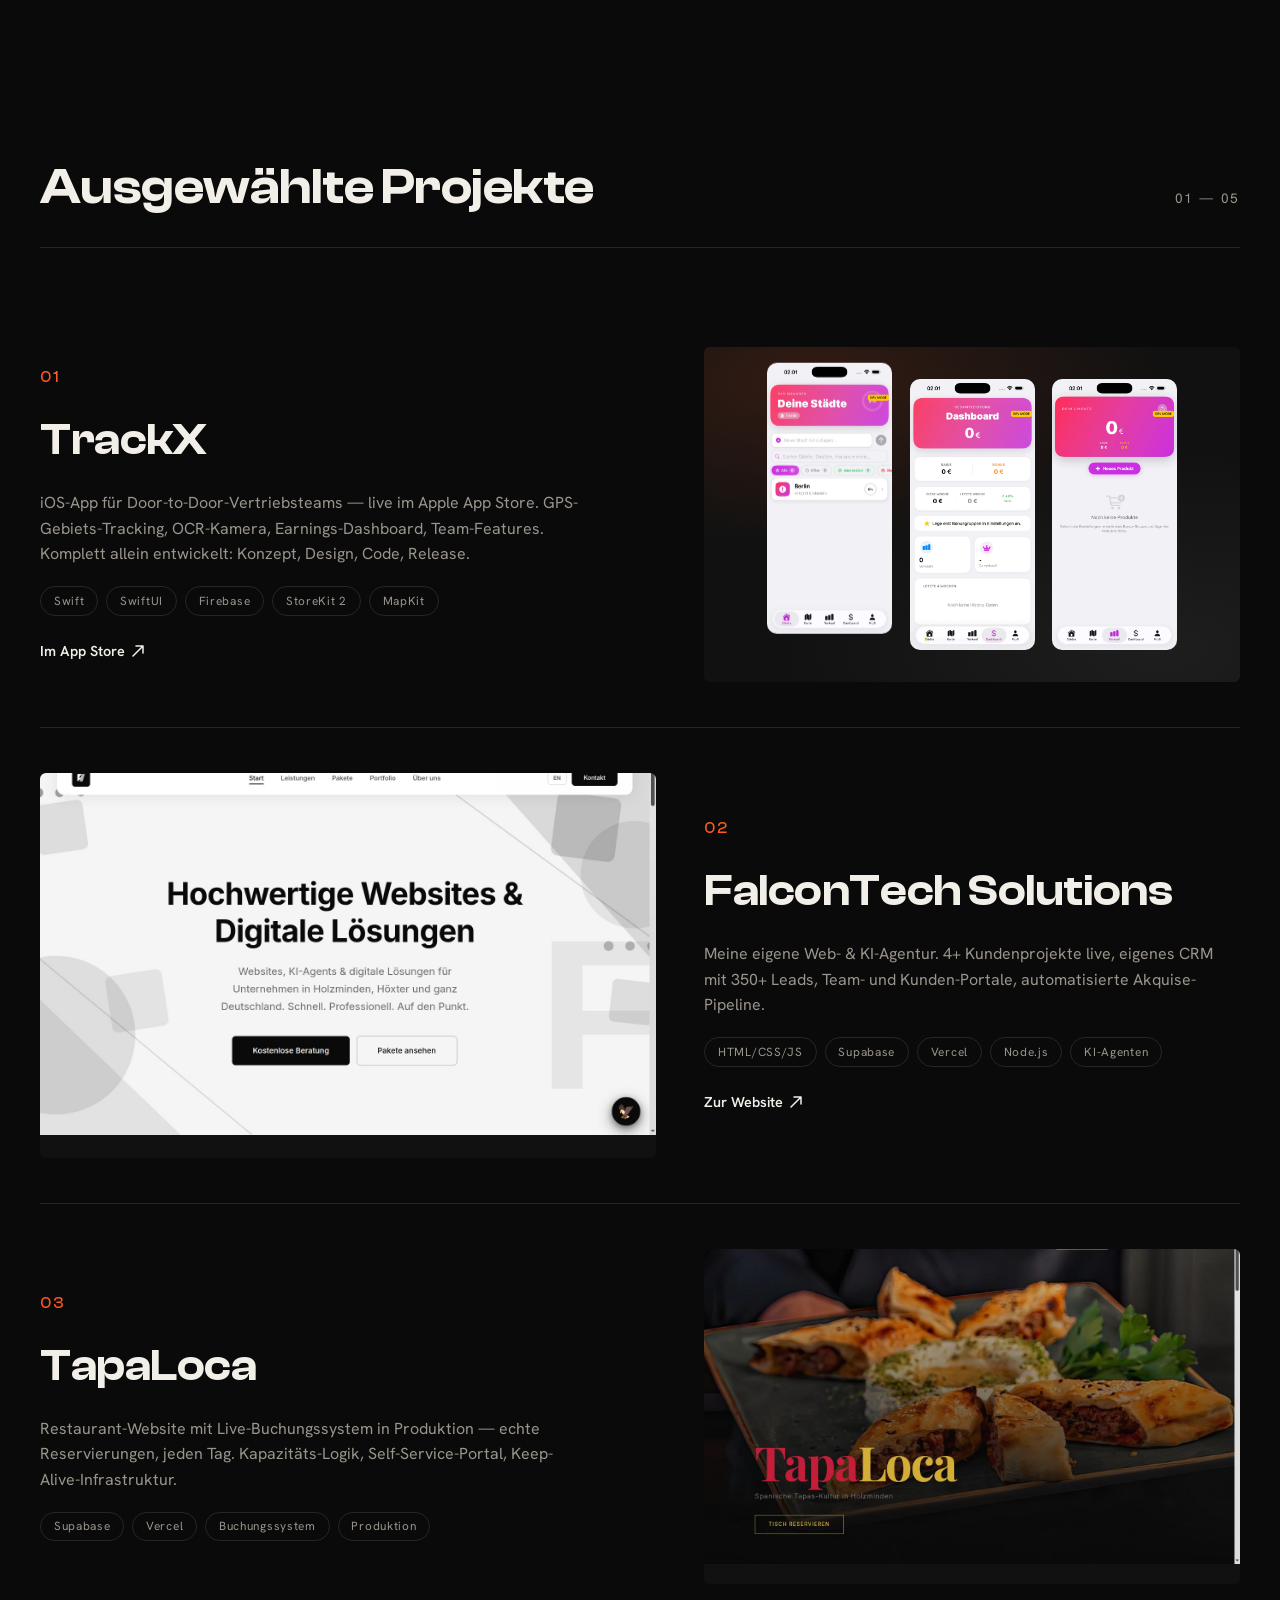
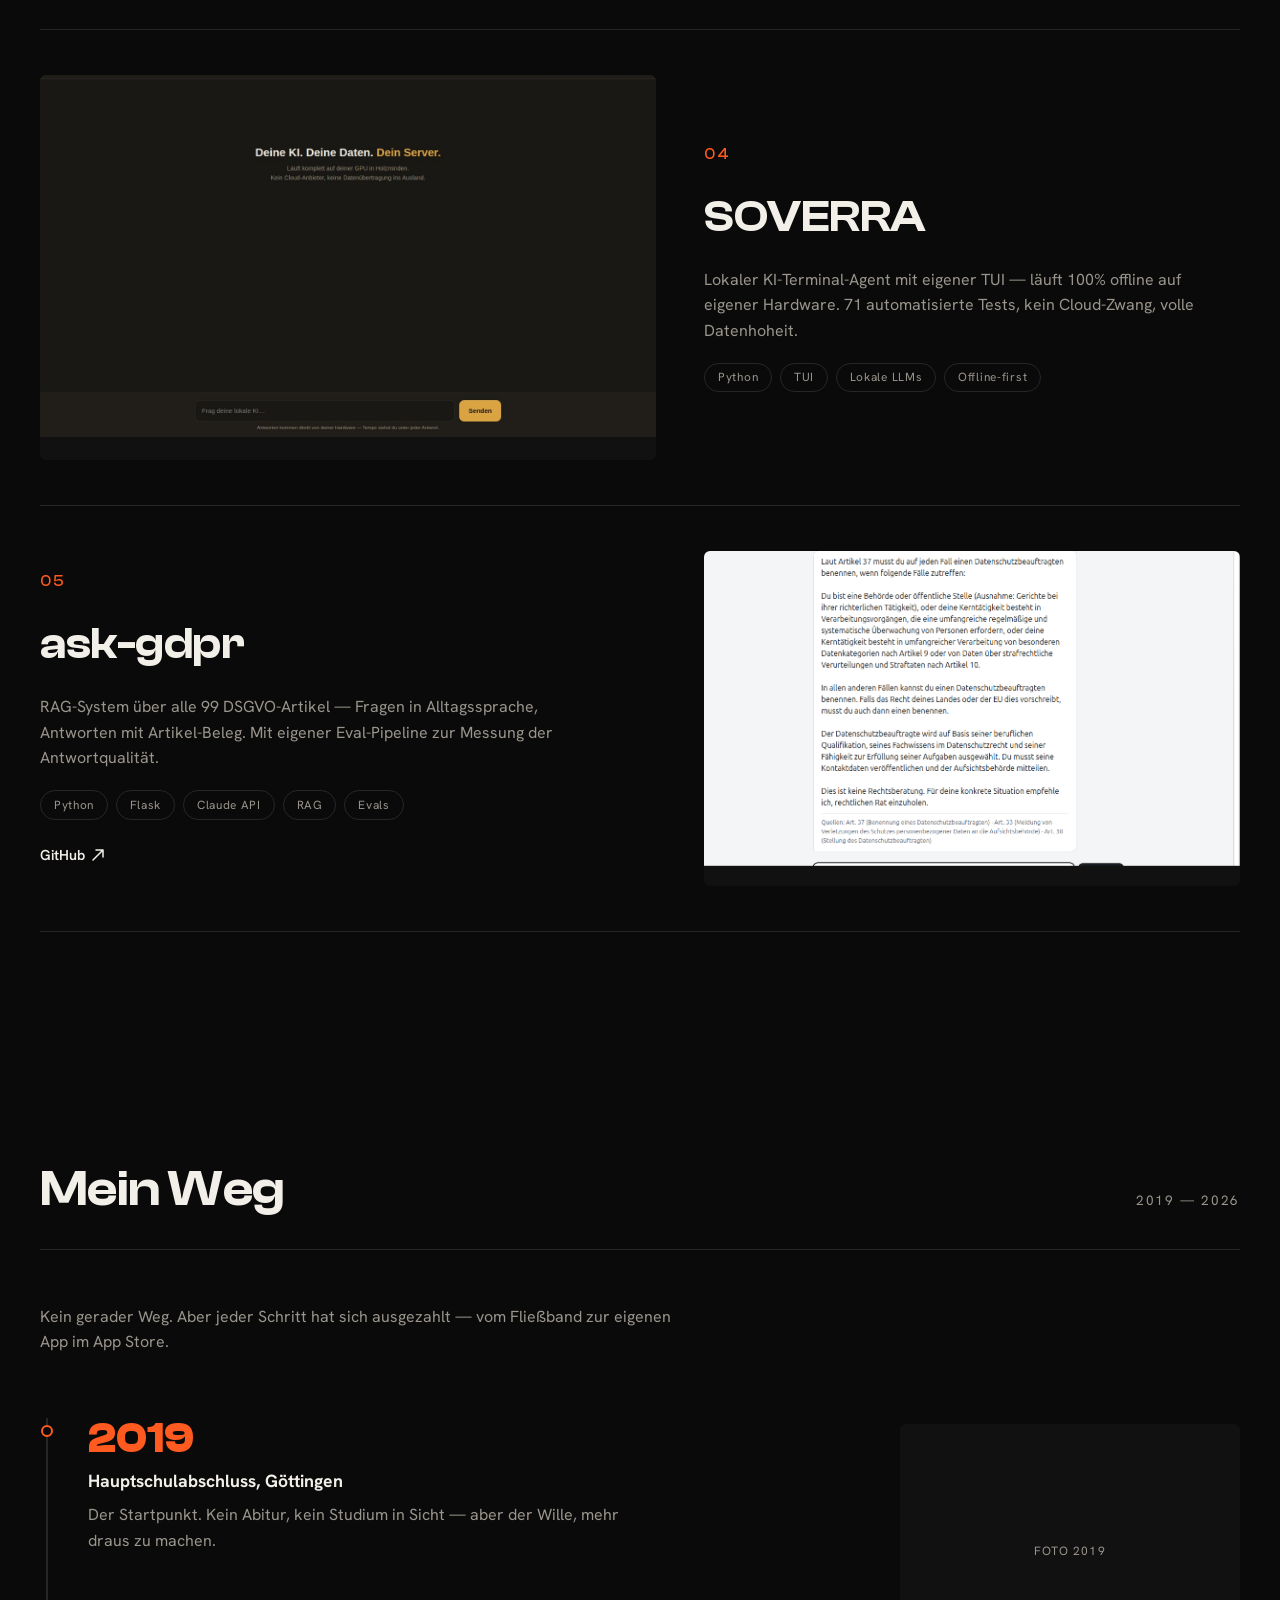
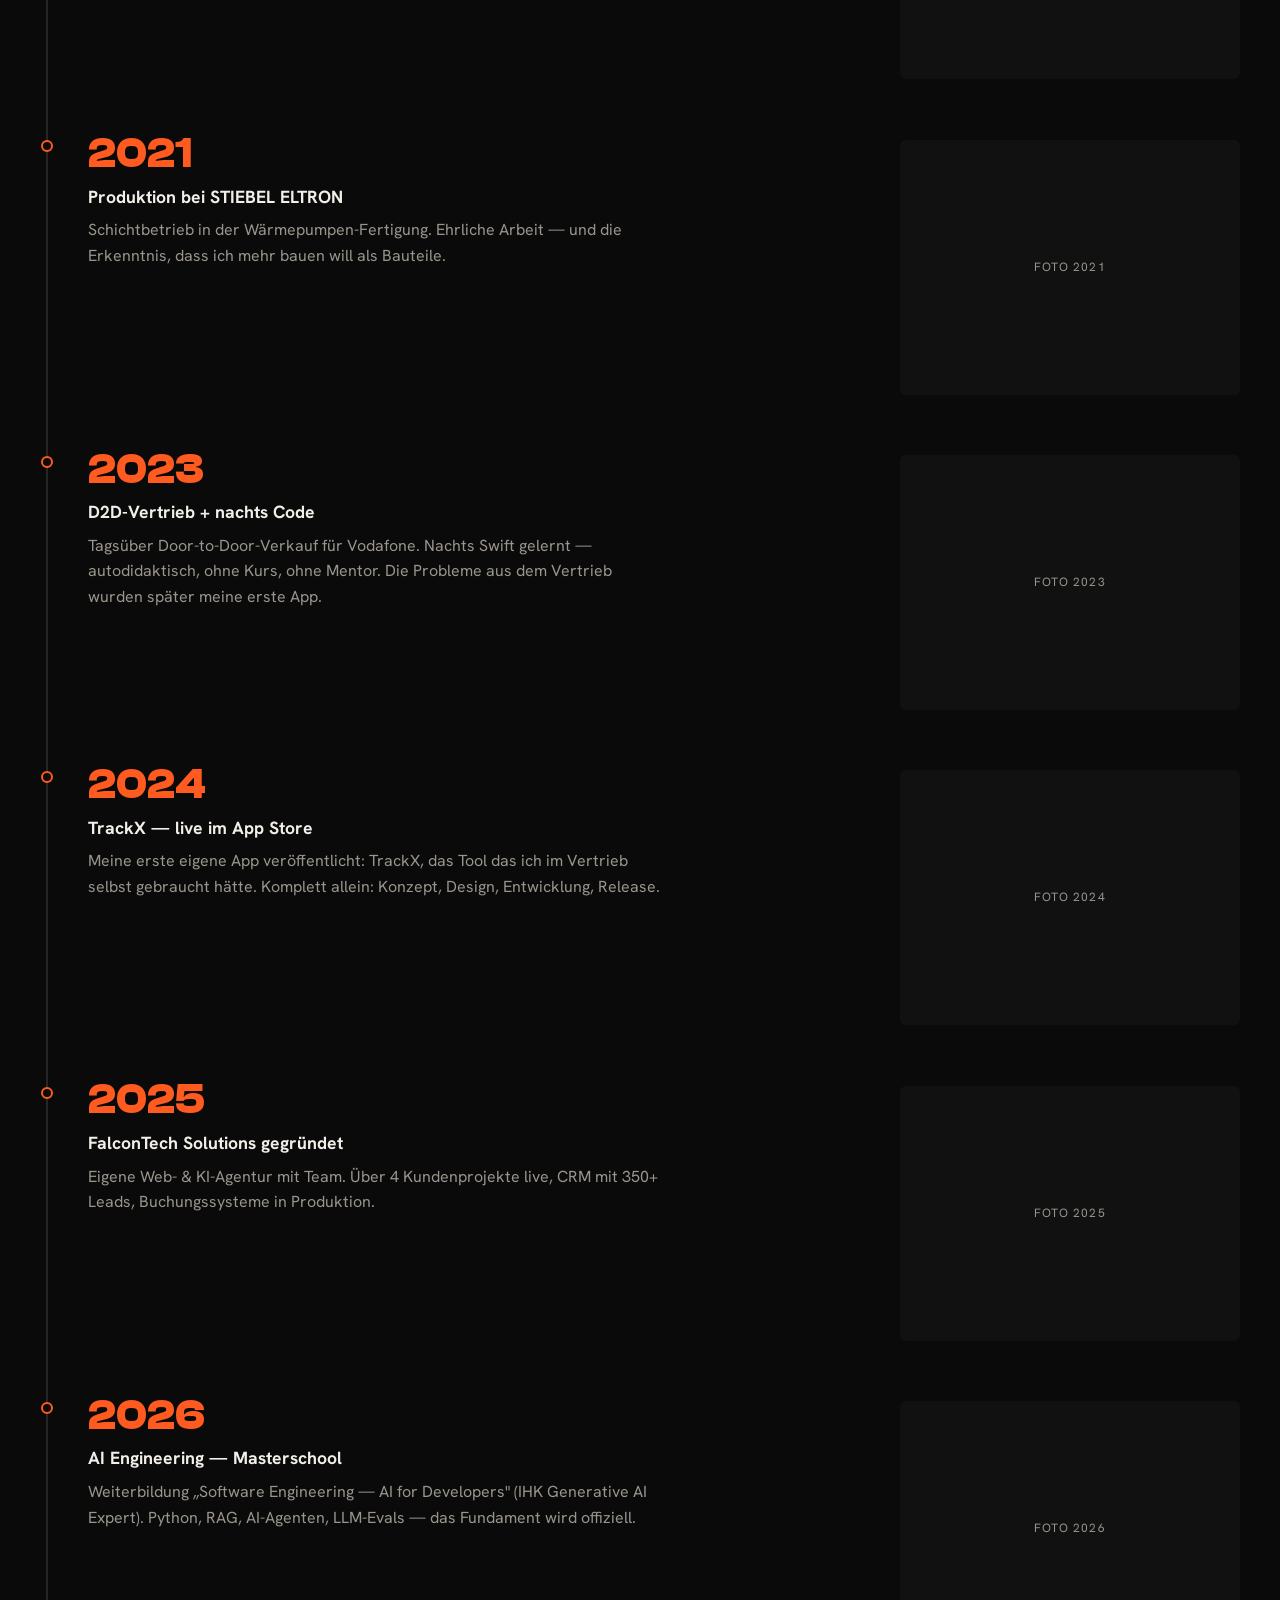
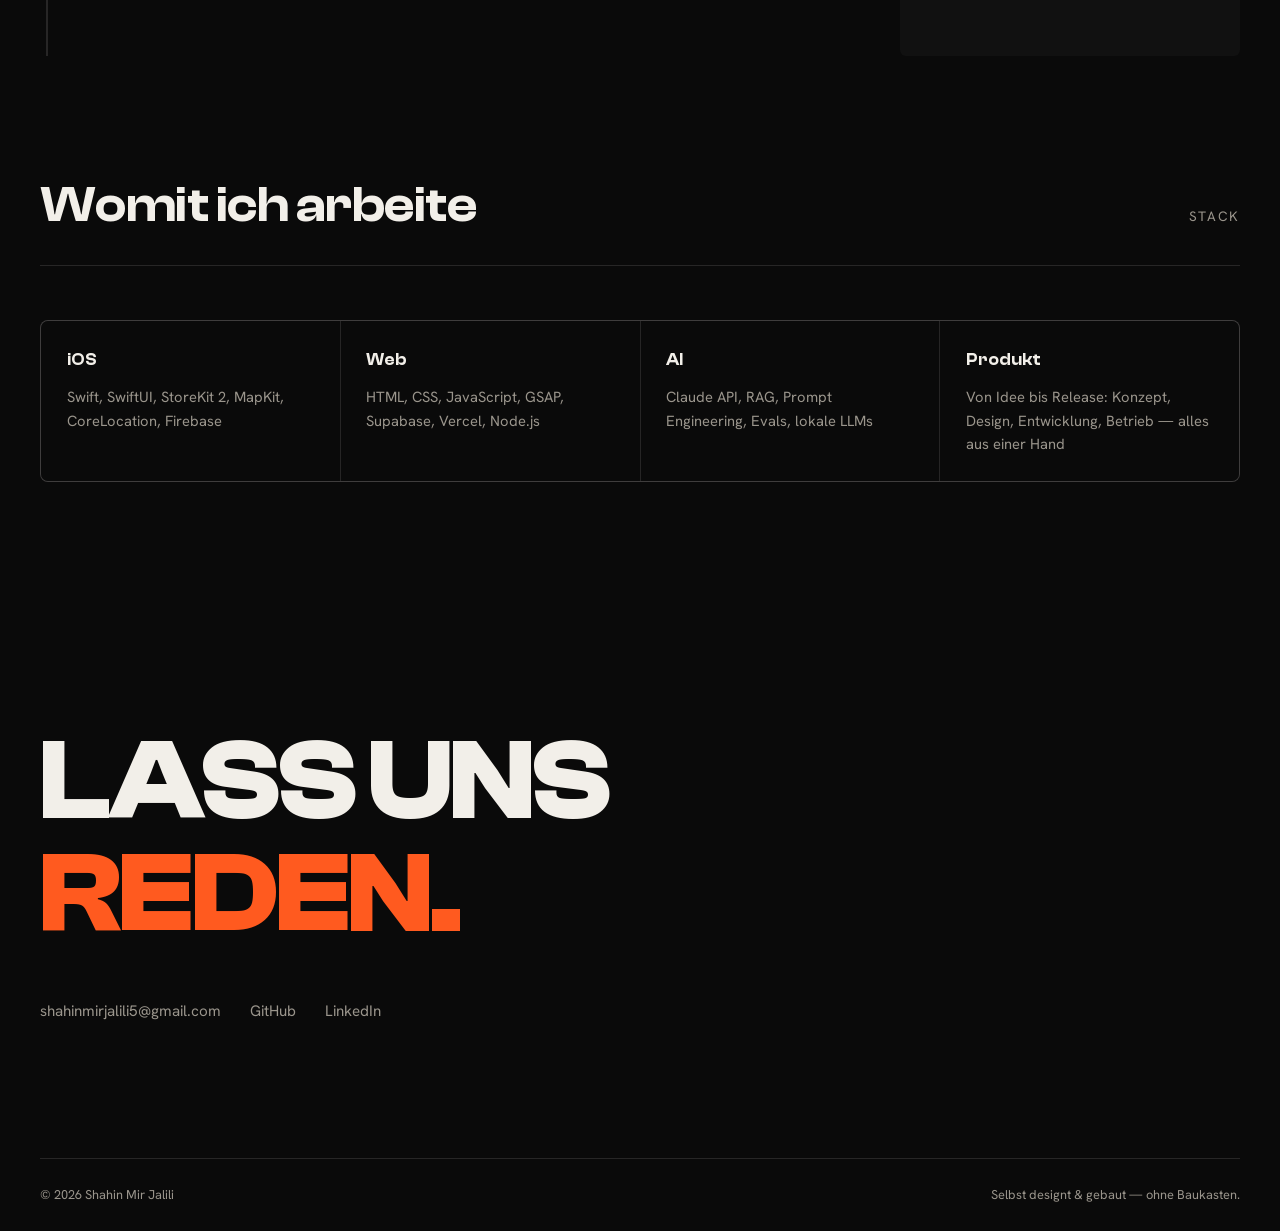
==== commit 89fd82c1: "Echte Case-Bilder eingebunden: App-Store-Shots, Live-Screenshots, SOVERRA, ask-gdpr" ====
--- a/index.html
+++ b/index.html
@@ -63,8 +63,10 @@
       </div>
 
       <article class="case">
-        <div class="case__media reveal" data-asset="case-trackx">
-          <div class="ph">TRACKX</div>
+        <div class="case__media case__media--phones reveal" data-asset="case-trackx">
+          <img src="assets/cases/trackx-01.webp" alt="TrackX — Dashboard" loading="lazy">
+          <img src="assets/cases/trackx-04.webp" alt="TrackX — GPS-Tracking" loading="lazy">
+          <img src="assets/cases/trackx-07.webp" alt="TrackX — Team-Features" loading="lazy">
         </div>
         <div class="case__body">
           <span class="case__num">01</span>
@@ -82,7 +84,7 @@
 
       <article class="case">
         <div class="case__media reveal" data-asset="case-falcontech">
-          <div class="ph">FALCONTECH</div>
+          <img src="assets/cases/case-falcontech.jpeg" alt="FalconTech Solutions — Website" loading="lazy">
         </div>
         <div class="case__body">
           <span class="case__num">02</span>
@@ -100,7 +102,7 @@
 
       <article class="case">
         <div class="case__media reveal" data-asset="case-tapaloca">
-          <div class="ph">TAPALOCA</div>
+          <img src="assets/cases/case-tapaloca.jpeg" alt="TapaLoca Holzminden — Live-Website mit Buchungssystem" loading="lazy">
         </div>
         <div class="case__body">
           <span class="case__num">03</span>
@@ -114,7 +116,7 @@
 
       <article class="case">
         <div class="case__media reveal" data-asset="case-soverra">
-          <div class="ph">SOVERRA</div>
+          <img src="assets/cases/case-soverra.jpeg" alt="SOVERRA — Souveräne KI" loading="lazy">
         </div>
         <div class="case__body">
           <span class="case__num">04</span>
@@ -128,7 +130,7 @@
 
       <article class="case">
         <div class="case__media reveal" data-asset="case-askgdpr">
-          <div class="ph">ASK-GDPR</div>
+          <img src="assets/cases/case-askgdpr.png" alt="ask-gdpr — RAG über die DSGVO" loading="lazy">
         </div>
         <div class="case__body">
           <span class="case__num">05</span>
--- a/assets/style.css
+++ b/assets/style.css
@@ -184,6 +184,18 @@
     radial-gradient(120% 100% at 85% 90%, rgba(242,239,233,0.06), transparent 60%),
     var(--bg-soft);
 }
+.case__media--phones {
+  display: flex; gap: 4%; align-items: center; justify-content: center;
+  padding: 6% 8%;
+  background:
+    radial-gradient(120% 90% at 20% 10%, rgba(255,90,31,0.14), transparent 55%),
+    radial-gradient(120% 100% at 85% 90%, rgba(242,239,233,0.06), transparent 60%),
+    var(--bg-soft);
+}
+.case__media--phones img {
+  position: static; width: auto; height: 100%; max-width: 30%;
+  object-fit: contain; border-radius: 10px;
+}
 .case__body { display: flex; flex-direction: column; gap: 0.9rem; }
 .case__num {
   font-family: var(--display); font-weight: 500;
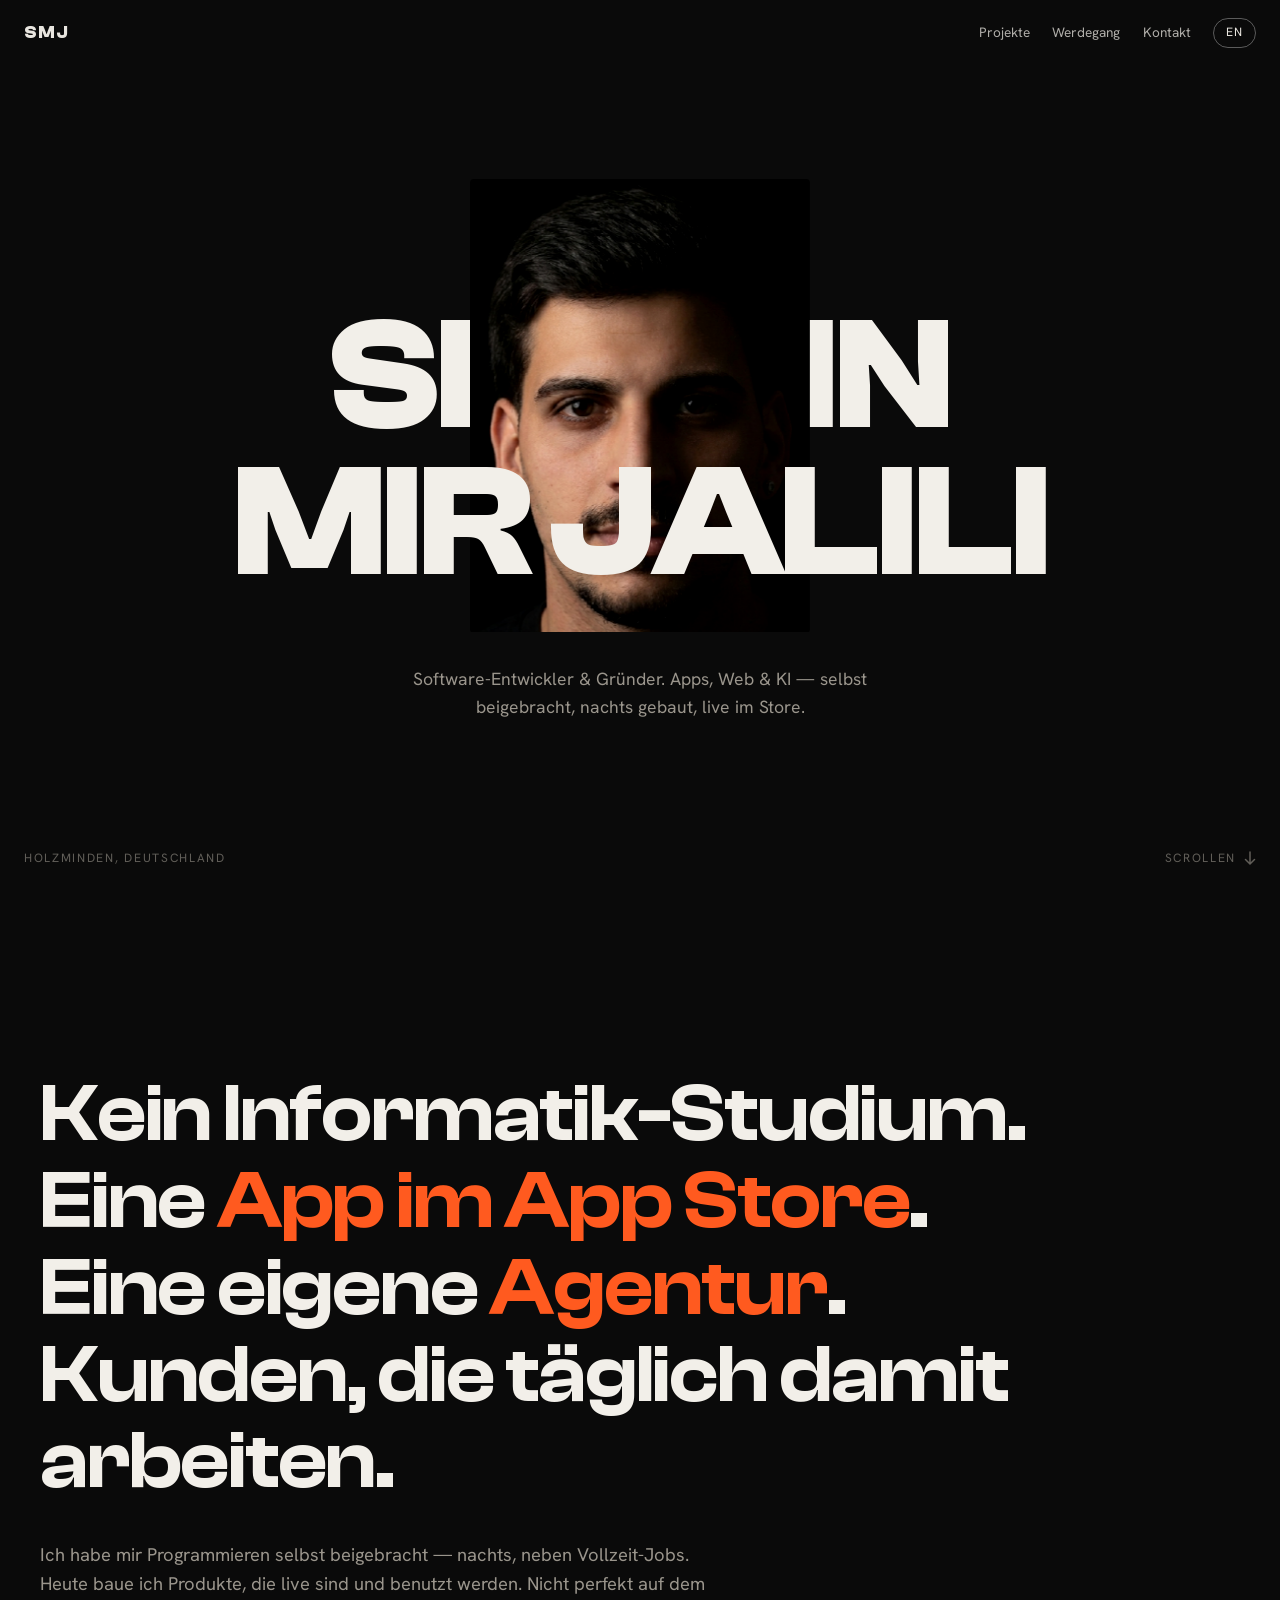
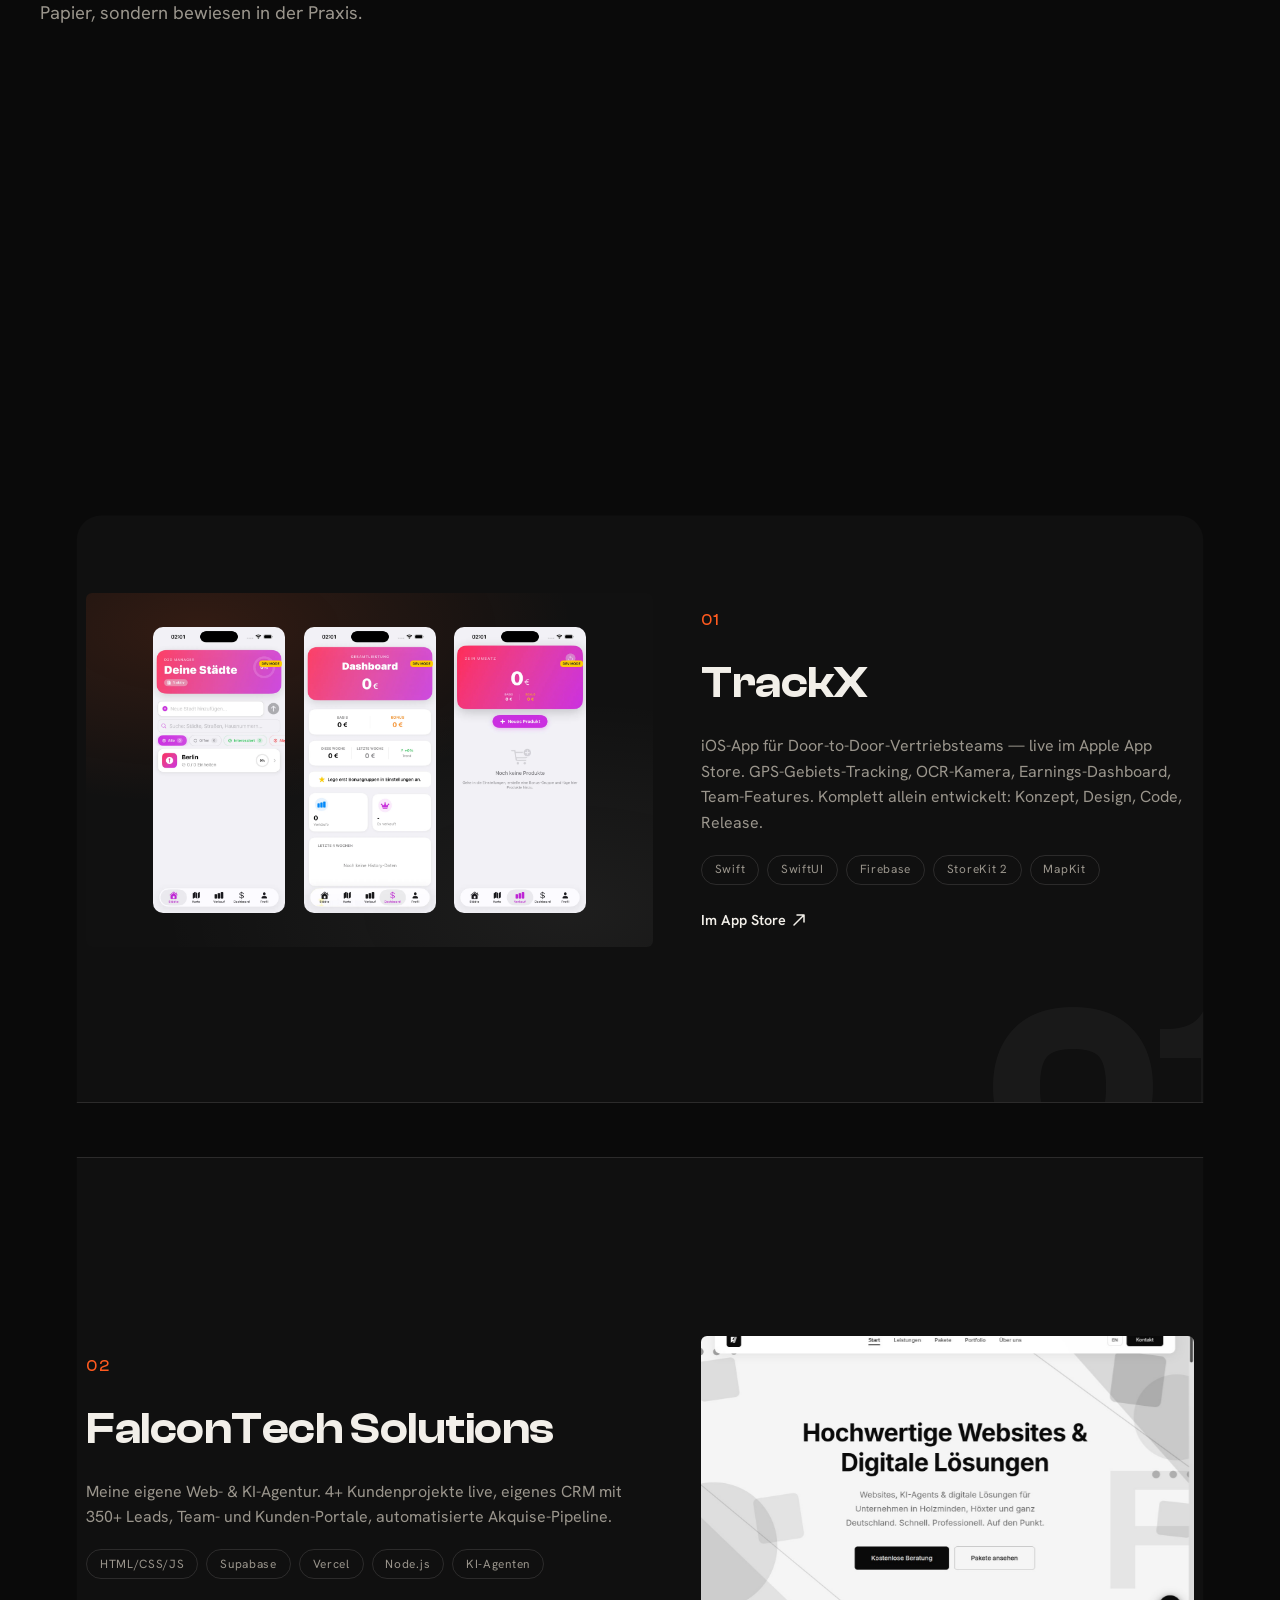
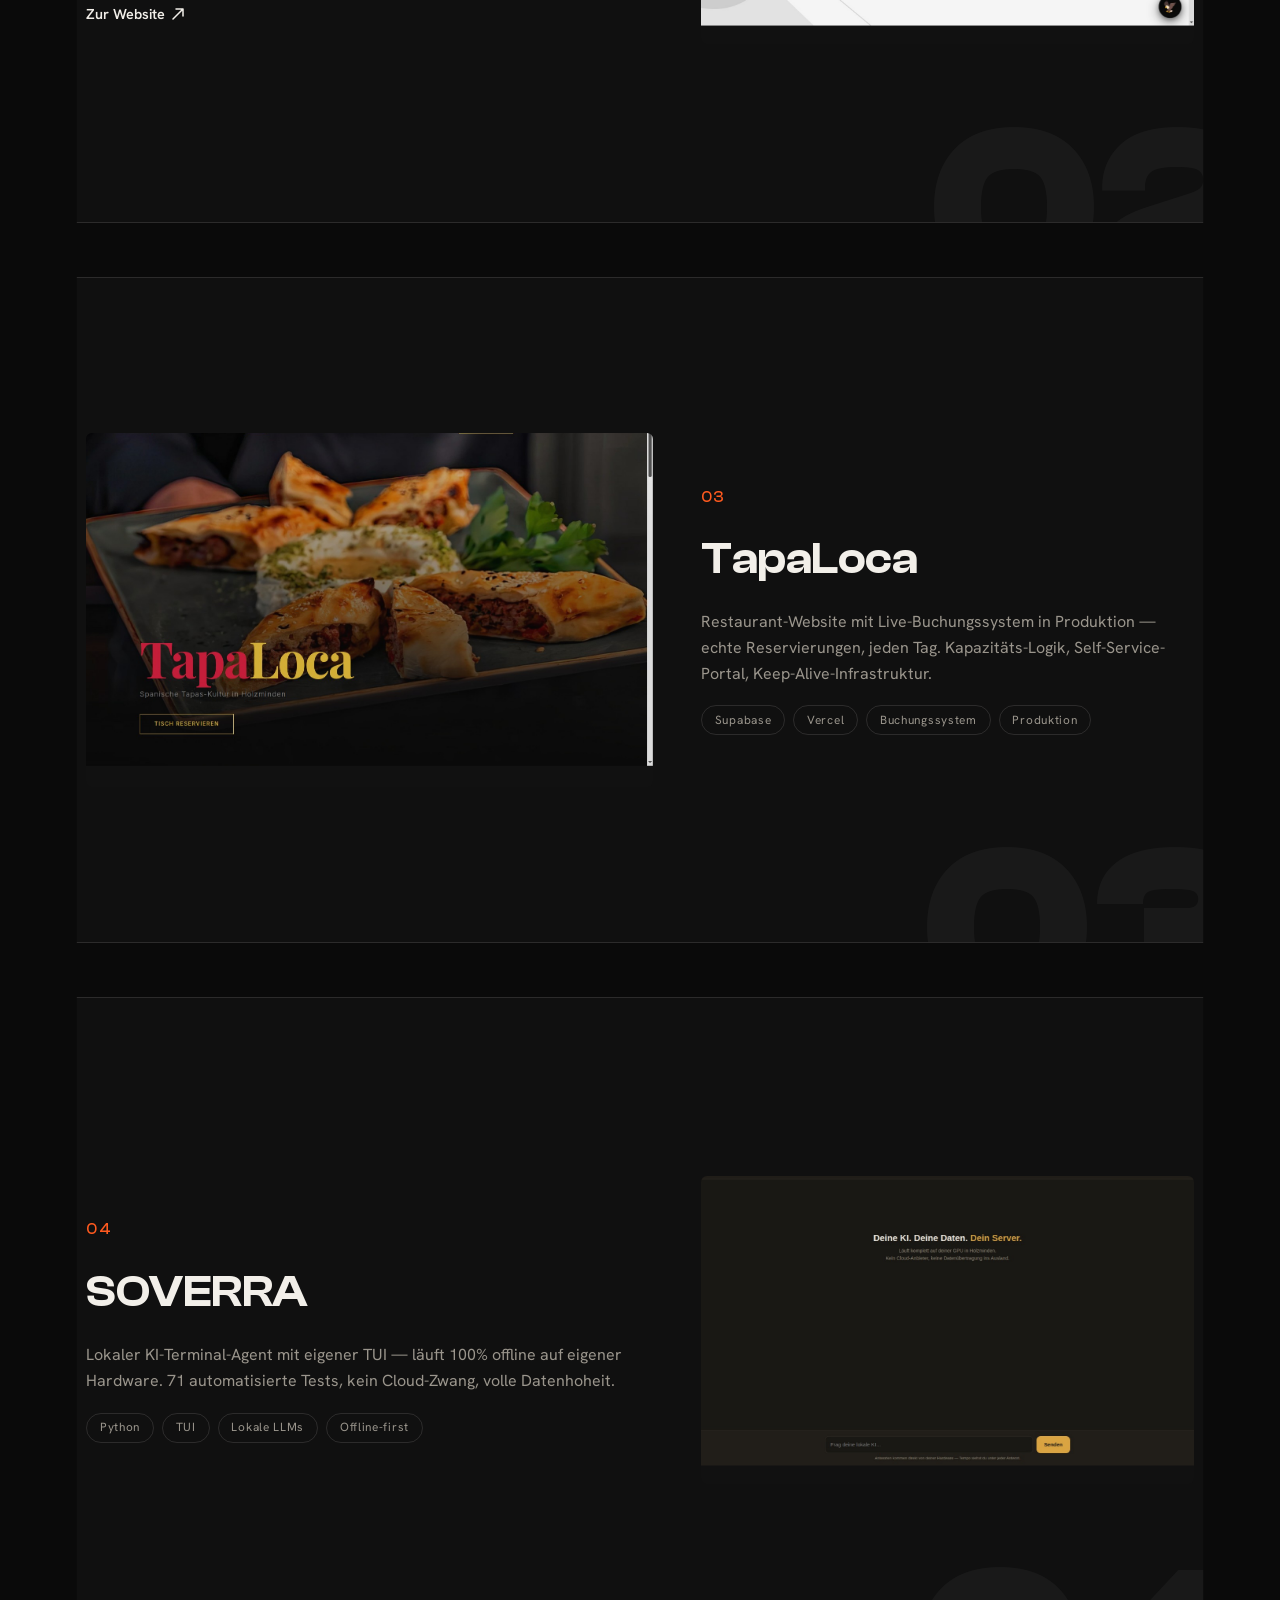
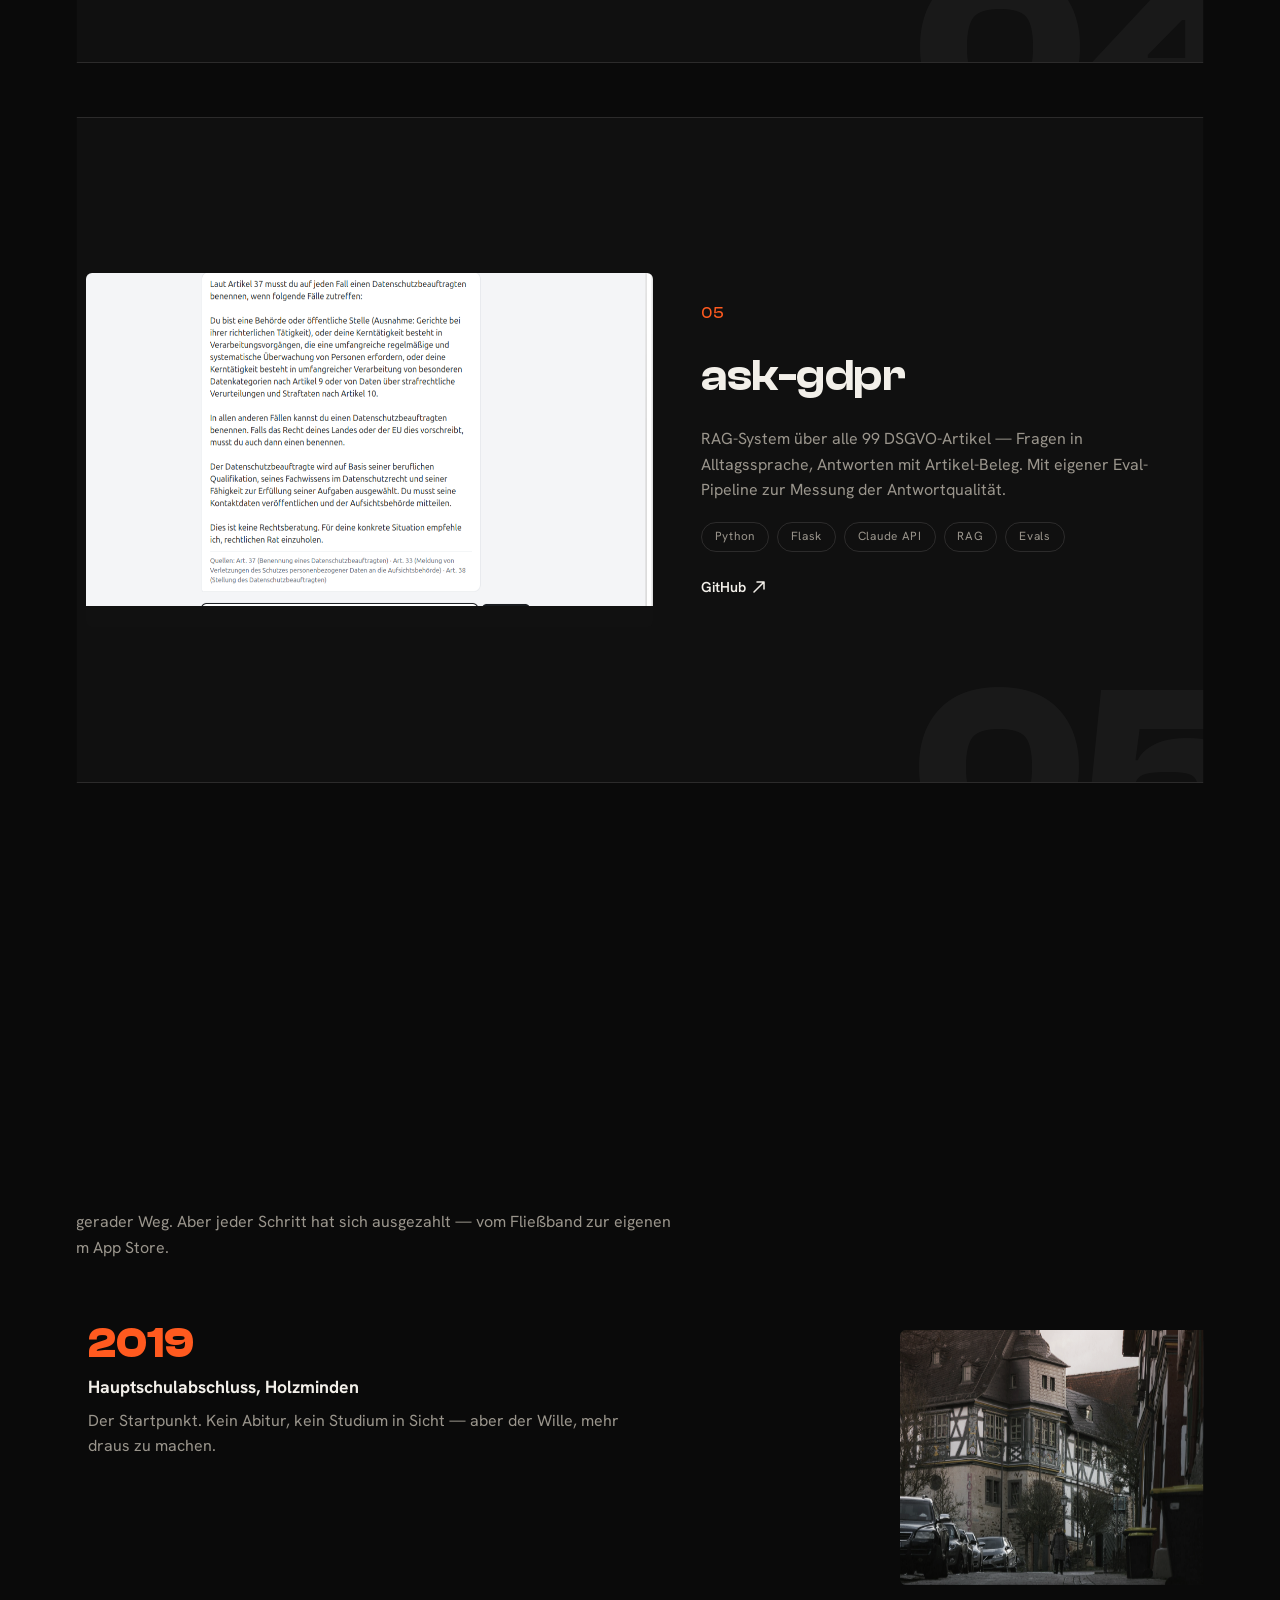
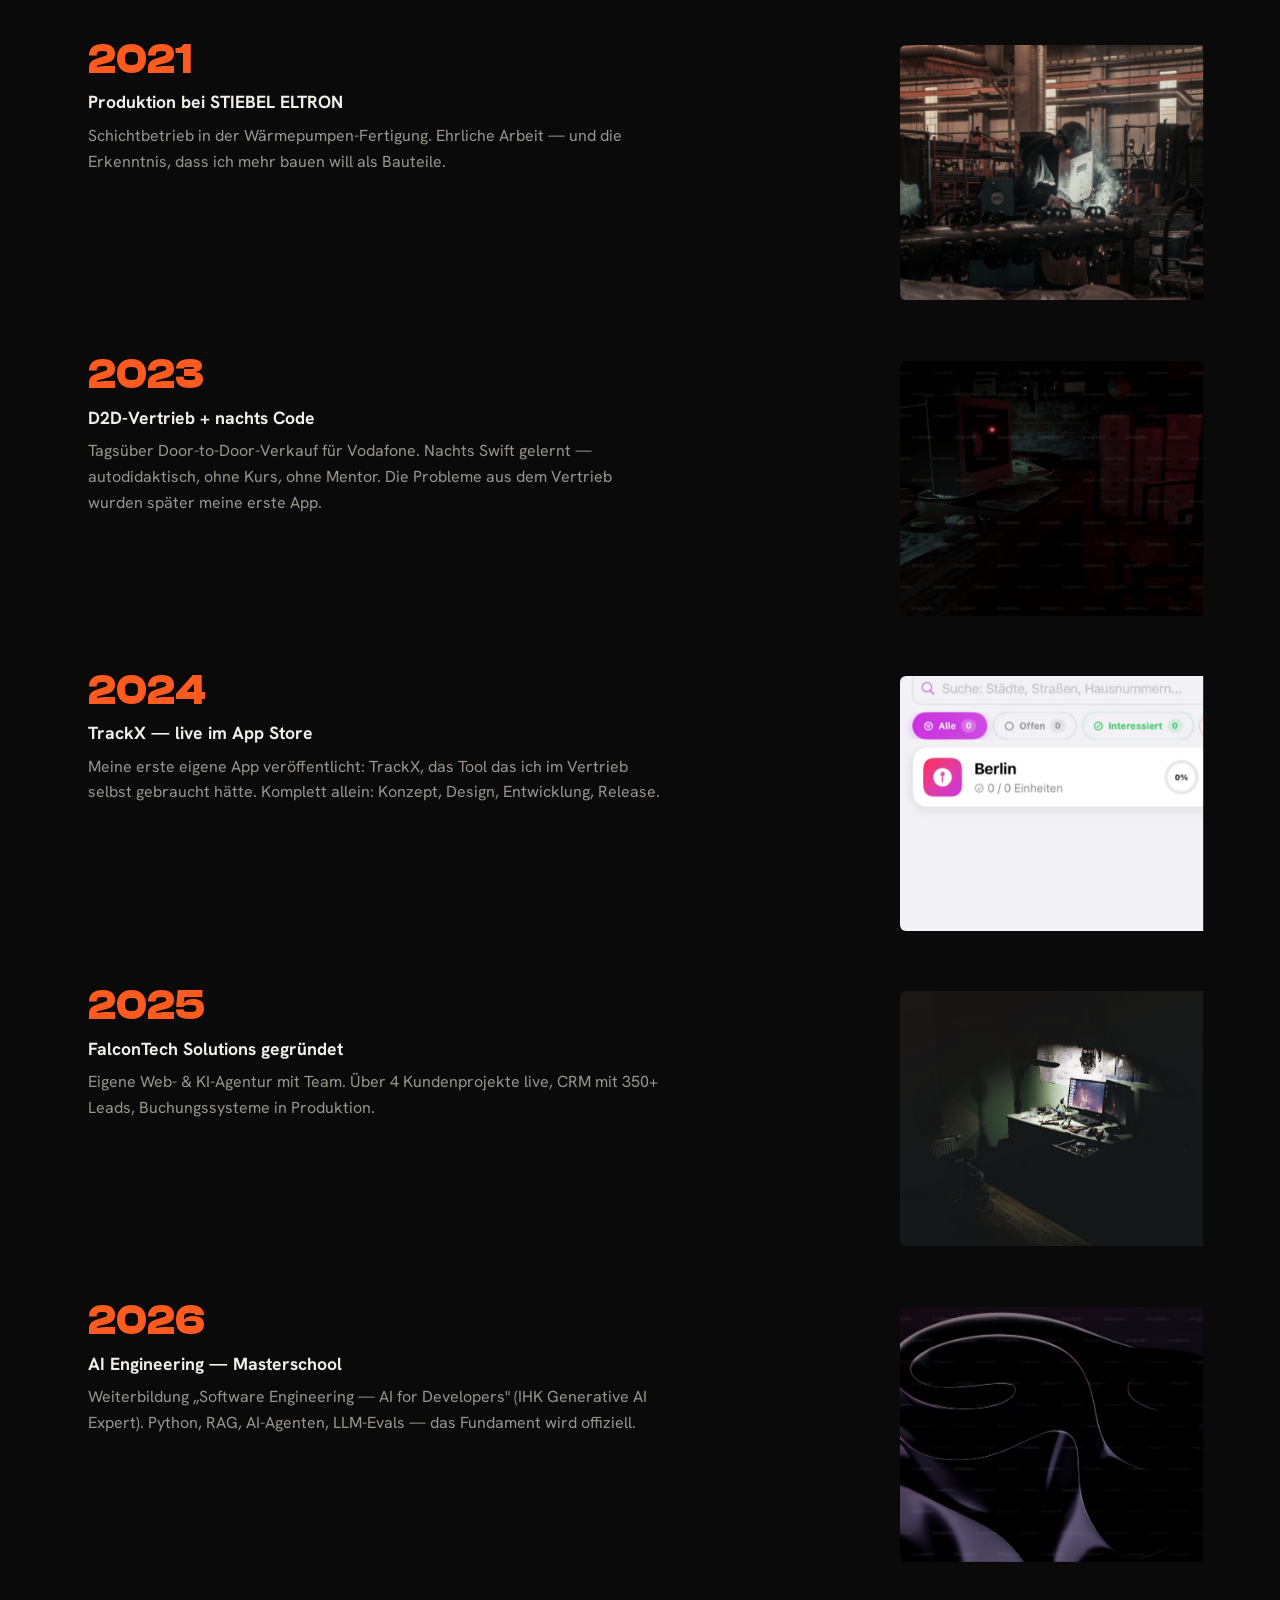
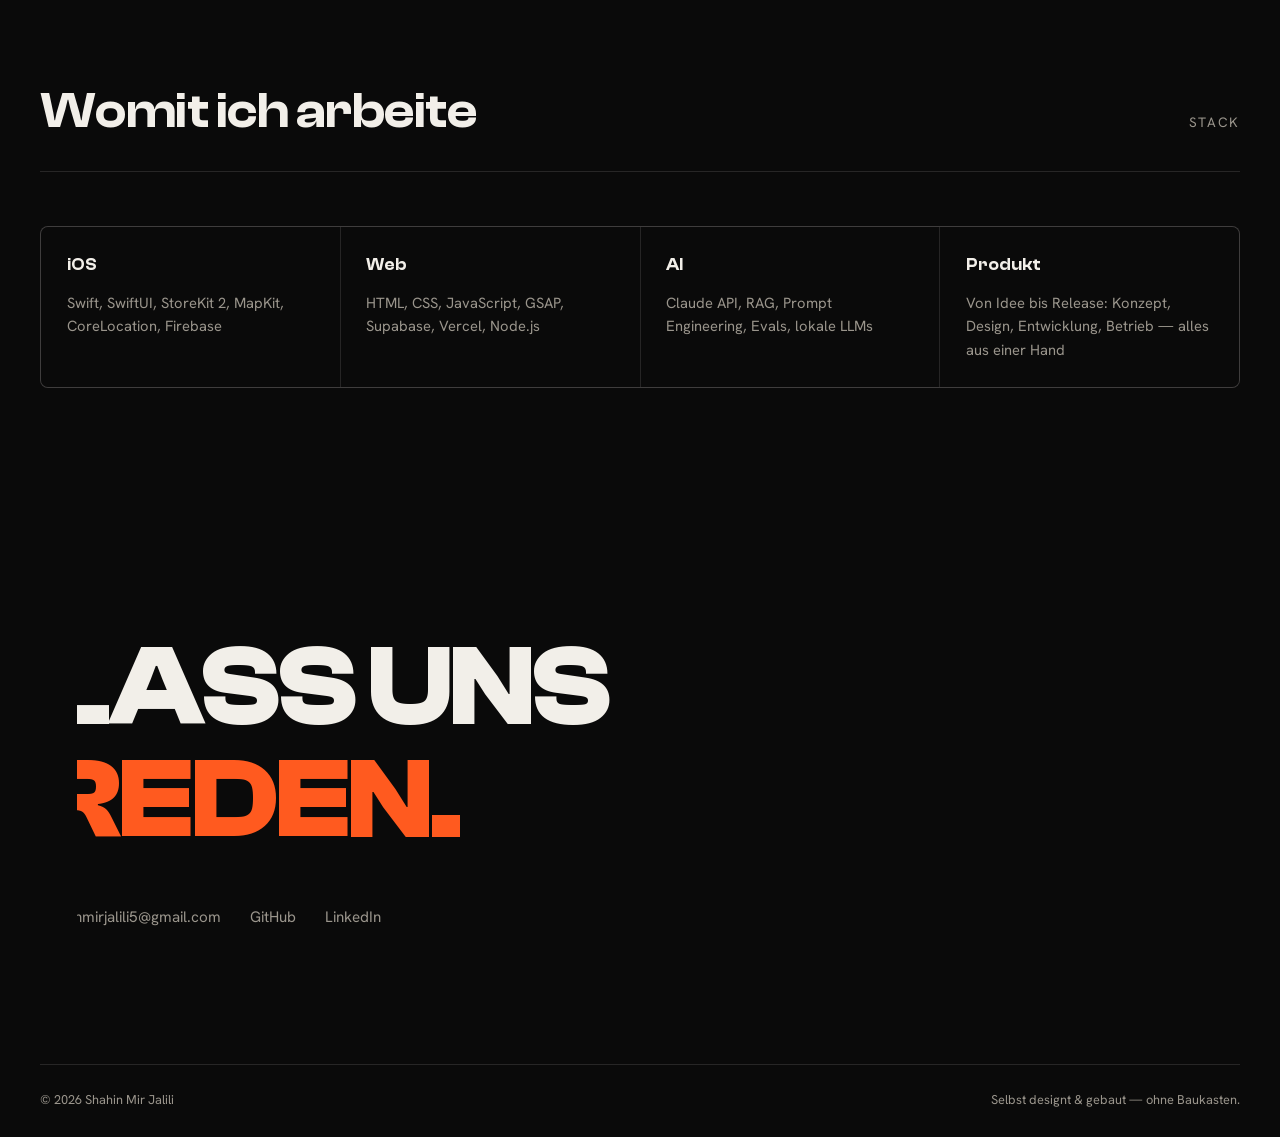
==== commit 745394a3: "Scrollytelling-Umbau: Fenster-Übergänge, Card-Stack, Journey-Fotos - Hero + Statement gepinnt, nächs" ====
--- a/index.html
+++ b/index.html
@@ -62,7 +62,10 @@
         <span class="count">01 — 05</span>
       </div>
 
-      <article class="case">
+      <div class="work__stack">
+
+      <article class="case">
+        <span class="case__ghost" aria-hidden="true">01</span>
         <div class="case__media case__media--phones reveal" data-asset="case-trackx">
           <img src="assets/cases/trackx-01.webp" alt="TrackX — Dashboard" loading="lazy">
           <img src="assets/cases/trackx-04.webp" alt="TrackX — GPS-Tracking" loading="lazy">
@@ -83,6 +86,7 @@
       </article>
 
       <article class="case">
+        <span class="case__ghost" aria-hidden="true">02</span>
         <div class="case__media reveal" data-asset="case-falcontech">
           <img src="assets/cases/case-falcontech.jpeg" alt="FalconTech Solutions — Website" loading="lazy">
         </div>
@@ -101,6 +105,7 @@
       </article>
 
       <article class="case">
+        <span class="case__ghost" aria-hidden="true">03</span>
         <div class="case__media reveal" data-asset="case-tapaloca">
           <img src="assets/cases/case-tapaloca.jpeg" alt="TapaLoca Holzminden — Live-Website mit Buchungssystem" loading="lazy">
         </div>
@@ -115,6 +120,7 @@
       </article>
 
       <article class="case">
+        <span class="case__ghost" aria-hidden="true">04</span>
         <div class="case__media reveal" data-asset="case-soverra">
           <img src="assets/cases/case-soverra.jpeg" alt="SOVERRA — Souveräne KI" loading="lazy">
         </div>
@@ -129,6 +135,7 @@
       </article>
 
       <article class="case">
+        <span class="case__ghost" aria-hidden="true">05</span>
         <div class="case__media reveal" data-asset="case-askgdpr">
           <img src="assets/cases/case-askgdpr.png" alt="ask-gdpr — RAG über die DSGVO" loading="lazy">
         </div>
@@ -146,6 +153,7 @@
         </div>
       </article>
 
+      </div>
     </div>
   </section>
 
@@ -161,18 +169,20 @@
         <div class="tl__line"><div class="tl__progress" id="tlProgress"></div></div>
 
         <div class="tl__item reveal">
+          <span class="tl__ghostyear" aria-hidden="true">2019</span>
           <span class="tl__dot"></span>
           <div class="tl__row">
             <div>
               <div class="tl__year">2019</div>
-              <div class="tl__title" data-i18n="tl.2019.t">Hauptschulabschluss, Göttingen</div>
+              <div class="tl__title" data-i18n="tl.2019.t">Hauptschulabschluss, Holzminden</div>
               <p class="tl__text" data-i18n="tl.2019.x">Der Startpunkt. Kein Abitur, kein Studium in Sicht — aber der Wille, mehr draus zu machen.</p>
             </div>
-            <div class="tl__photo" data-photo="timeline-2019"><div class="ph">FOTO 2019</div></div>
-          </div>
-        </div>
-
-        <div class="tl__item reveal">
+            <div class="tl__photo" data-photo="timeline-2019"><img src="assets/journey/timeline-2019.jpg" alt="Fachwerkgasse in Holzminden" loading="lazy"></div>
+          </div>
+        </div>
+
+        <div class="tl__item reveal">
+          <span class="tl__ghostyear" aria-hidden="true">2021</span>
           <span class="tl__dot"></span>
           <div class="tl__row">
             <div>
@@ -180,11 +190,12 @@
               <div class="tl__title" data-i18n="tl.2021.t">Produktion bei STIEBEL ELTRON</div>
               <p class="tl__text" data-i18n="tl.2021.x">Schichtbetrieb in der Wärmepumpen-Fertigung. Ehrliche Arbeit — und die Erkenntnis, dass ich mehr bauen will als Bauteile.</p>
             </div>
-            <div class="tl__photo" data-photo="timeline-2021"><div class="ph">FOTO 2021</div></div>
-          </div>
-        </div>
-
-        <div class="tl__item reveal">
+            <div class="tl__photo" data-photo="timeline-2021"><img src="assets/journey/timeline-2021.jpg" alt="Schweißer in der Fertigung" loading="lazy"></div>
+          </div>
+        </div>
+
+        <div class="tl__item reveal">
+          <span class="tl__ghostyear" aria-hidden="true">2023</span>
           <span class="tl__dot"></span>
           <div class="tl__row">
             <div>
@@ -192,11 +203,12 @@
               <div class="tl__title" data-i18n="tl.2023.t">D2D-Vertrieb + nachts Code</div>
               <p class="tl__text" data-i18n="tl.2023.x">Tagsüber Door-to-Door-Verkauf für Vodafone. Nachts Swift gelernt — autodidaktisch, ohne Kurs, ohne Mentor. Die Probleme aus dem Vertrieb wurden später meine erste App.</p>
             </div>
-            <div class="tl__photo" data-photo="timeline-2023"><div class="ph">FOTO 2023</div></div>
-          </div>
-        </div>
-
-        <div class="tl__item reveal">
+            <div class="tl__photo" data-photo="timeline-2023"><img src="assets/journey/timeline-2023.jpg" alt="Dunkler Schreibtisch mit Rechner bei Nacht" loading="lazy"></div>
+          </div>
+        </div>
+
+        <div class="tl__item reveal">
+          <span class="tl__ghostyear" aria-hidden="true">2024</span>
           <span class="tl__dot"></span>
           <div class="tl__row">
             <div>
@@ -204,11 +216,12 @@
               <div class="tl__title" data-i18n="tl.2024.t">TrackX — live im App Store</div>
               <p class="tl__text" data-i18n="tl.2024.x">Meine erste eigene App veröffentlicht: TrackX, das Tool das ich im Vertrieb selbst gebraucht hätte. Komplett allein: Konzept, Design, Entwicklung, Release.</p>
             </div>
-            <div class="tl__photo" data-photo="timeline-2024"><div class="ph">FOTO 2024</div></div>
-          </div>
-        </div>
-
-        <div class="tl__item reveal">
+            <div class="tl__photo tl__photo--color" data-photo="timeline-2024"><img src="assets/journey/timeline-2024.webp" alt="TrackX — Dashboard der App" loading="lazy"></div>
+          </div>
+        </div>
+
+        <div class="tl__item reveal">
+          <span class="tl__ghostyear" aria-hidden="true">2025</span>
           <span class="tl__dot"></span>
           <div class="tl__row">
             <div>
@@ -216,11 +229,12 @@
               <div class="tl__title" data-i18n="tl.2025.t">FalconTech Solutions gegründet</div>
               <p class="tl__text" data-i18n="tl.2025.x">Eigene Web- &amp; KI-Agentur mit Team. Über 4 Kundenprojekte live, CRM mit 350+ Leads, Buchungssysteme in Produktion.</p>
             </div>
-            <div class="tl__photo" data-photo="timeline-2025"><div class="ph">FOTO 2025</div></div>
-          </div>
-        </div>
-
-        <div class="tl__item reveal">
+            <div class="tl__photo" data-photo="timeline-2025"><img src="assets/journey/timeline-2025.jpg" alt="Arbeitsplatz mit Monitoren" loading="lazy"></div>
+          </div>
+        </div>
+
+        <div class="tl__item reveal">
+          <span class="tl__ghostyear" aria-hidden="true">2026</span>
           <span class="tl__dot"></span>
           <div class="tl__row">
             <div>
@@ -228,7 +242,7 @@
               <div class="tl__title" data-i18n="tl.2026.t">AI Engineering — Masterschool</div>
               <p class="tl__text" data-i18n="tl.2026.x">Weiterbildung „Software Engineering — AI for Developers" (IHK Generative AI Expert). Python, RAG, AI-Agenten, LLM-Evals — das Fundament wird offiziell.</p>
             </div>
-            <div class="tl__photo" data-photo="timeline-2026"><div class="ph">FOTO 2026</div></div>
+            <div class="tl__photo" data-photo="timeline-2026"><img src="assets/journey/timeline-2026.jpg" alt="Abstrakte dunkle Formen" loading="lazy"></div>
           </div>
         </div>
 
--- a/assets/style.css
+++ b/assets/style.css
@@ -72,9 +72,21 @@
 }
 .lang-toggle:hover { background: rgba(255,255,255,0.12); }
 
+/* ===== Panel-Stacking (Fenster-Übergänge) ===== */
+.hero      { z-index: 1; }
+.statement { z-index: 2; }
+.work      { z-index: 3; }
+.journey   { z-index: 4; }
+.skills    { z-index: 4; }
+.contact   { z-index: 5; }
+.hero, .statement, .work, .journey, .skills, .contact {
+  position: relative;
+  background: var(--bg);
+}
+
 /* ===== Hero ===== */
 .hero {
-  position: relative; min-height: 100svh;
+  min-height: 100svh;
   display: grid; place-items: center;
   overflow: hidden;
 }
@@ -134,7 +146,11 @@
 @keyframes cue { 50% { transform: translateY(5px); } }
 
 /* ===== Statement ===== */
-.statement { padding: clamp(7rem, 16vh, 12rem) 0; }
+.statement {
+  min-height: 100svh;
+  display: grid; align-items: center;
+  padding: clamp(5rem, 10vh, 8rem) 0;
+}
 .statement__text {
   font-family: var(--display); font-weight: 600;
   font-size: clamp(2rem, 6.4vw, 5.6rem);
@@ -160,13 +176,26 @@
 }
 .section-head .count { color: var(--ink-dim); font-size: 0.85rem; letter-spacing: 0.12em; }
 
-/* ===== Work ===== */
-.work { padding-bottom: clamp(5rem, 12vh, 9rem); }
+/* ===== Work — Card-Stack ===== */
+.work { padding: clamp(4rem, 9vh, 7rem) 0 clamp(5rem, 12vh, 9rem); }
+.work__stack { position: relative; }
 .case {
+  position: relative;
   display: grid; grid-template-columns: 1fr;
   gap: 1.6rem;
-  padding: clamp(2.2rem, 5vh, 3.5rem) 0;
-  border-bottom: 1px solid var(--line);
+  padding: clamp(1.8rem, 4vh, 3rem);
+  background: #101010;
+  border: 1px solid var(--line);
+  border-radius: 16px;
+  margin-bottom: clamp(1.4rem, 3vh, 2.2rem);
+  overflow: hidden;
+}
+.case__ghost {
+  position: absolute; right: -0.05em; bottom: -0.28em;
+  font-family: var(--display); font-weight: 700;
+  font-size: clamp(7rem, 18vw, 15rem); line-height: 1;
+  color: rgba(242, 239, 233, 0.045);
+  pointer-events: none; user-select: none;
 }
 .case__media {
   position: relative; overflow: hidden; border-radius: 6px;
@@ -249,14 +278,33 @@
 .tl__title { font-weight: 700; font-size: 1.1rem; margin-top: 0.5rem; }
 .tl__text { color: var(--ink-dim); max-width: 36rem; margin-top: 0.4rem; }
 .tl__photo {
+  position: relative;
   margin-top: 1.1rem; width: min(340px, 100%);
   aspect-ratio: 4 / 3; border-radius: 6px; overflow: hidden;
   background: var(--bg-soft);
 }
-.tl__photo img { width: 100%; height: 100%; object-fit: cover; }
-.tl__photo .ph {
-  width: 100%; height: 100%; display: grid; place-items: center;
-  color: var(--ink-dim); font-size: 0.75rem; letter-spacing: 0.1em;
+.tl__photo img {
+  width: 100%; height: 112%; object-fit: cover;
+  filter: grayscale(1) contrast(1.05);
+  transition: filter 0.6s ease;
+  will-change: transform;
+}
+.tl__photo::after {
+  content: '';
+  position: absolute; inset: 0; pointer-events: none;
+  background: linear-gradient(160deg, rgba(255,90,31,0.22), transparent 55%);
+  mix-blend-mode: overlay;
+}
+.tl__item.is-in .tl__photo img, .tl__photo:hover img { filter: grayscale(0.6) contrast(1.05); }
+.tl__photo--color img, .tl__item.is-in .tl__photo--color img { filter: none; }
+.tl__photo--color::after { background: none; }
+.tl__ghostyear {
+  position: absolute; right: 0; top: -0.2em;
+  font-family: var(--display); font-weight: 700;
+  font-size: clamp(6rem, 14vw, 12rem); line-height: 1;
+  color: rgba(242, 239, 233, 0.04);
+  pointer-events: none; user-select: none;
+  display: none;
 }
 
 /* ===== Skills ===== */
@@ -298,14 +346,27 @@
 .reveal { opacity: 0; transform: translateY(28px); transition: opacity 0.7s ease, transform 0.7s ease; }
 .reveal.is-in { opacity: 1; transform: none; }
 
+/* Foto-Reveal per clip-path — nur wenn JS + Motion erlaubt (html.anim) */
+.anim .tl__photo { clip-path: inset(100% 0 0 0); transition: clip-path 0.9s cubic-bezier(0.65, 0, 0.35, 1); }
+.anim .tl__item.is-in .tl__photo { clip-path: inset(0 0 0 0); }
+
 /* ===== Tablet / Desktop ===== */
 @media (min-width: 768px) {
   .wrap { width: min(1280px, 100% - 5rem); }
-  .case { grid-template-columns: 1.15fr 1fr; align-items: center; gap: 3rem; }
+  .case {
+    grid-template-columns: 1.15fr 1fr; align-items: center; gap: 3rem;
+    position: sticky; top: 9vh;
+    min-height: 74vh;
+    padding: clamp(2.2rem, 5vh, 3.5rem);
+    margin-bottom: 6vh;
+    will-change: transform;
+  }
   .case:nth-child(even) .case__media { order: 2; }
   .skills__grid { grid-template-columns: repeat(2, 1fr); }
   .tl { padding-left: 3rem; }
   .tl__dot { left: -3rem; margin-left: 0.05rem; }
+  .tl__item { position: relative; }
+  .tl__ghostyear { display: block; }
 }
 @media (min-width: 1100px) {
   .skills__grid { grid-template-columns: repeat(4, 1fr); }
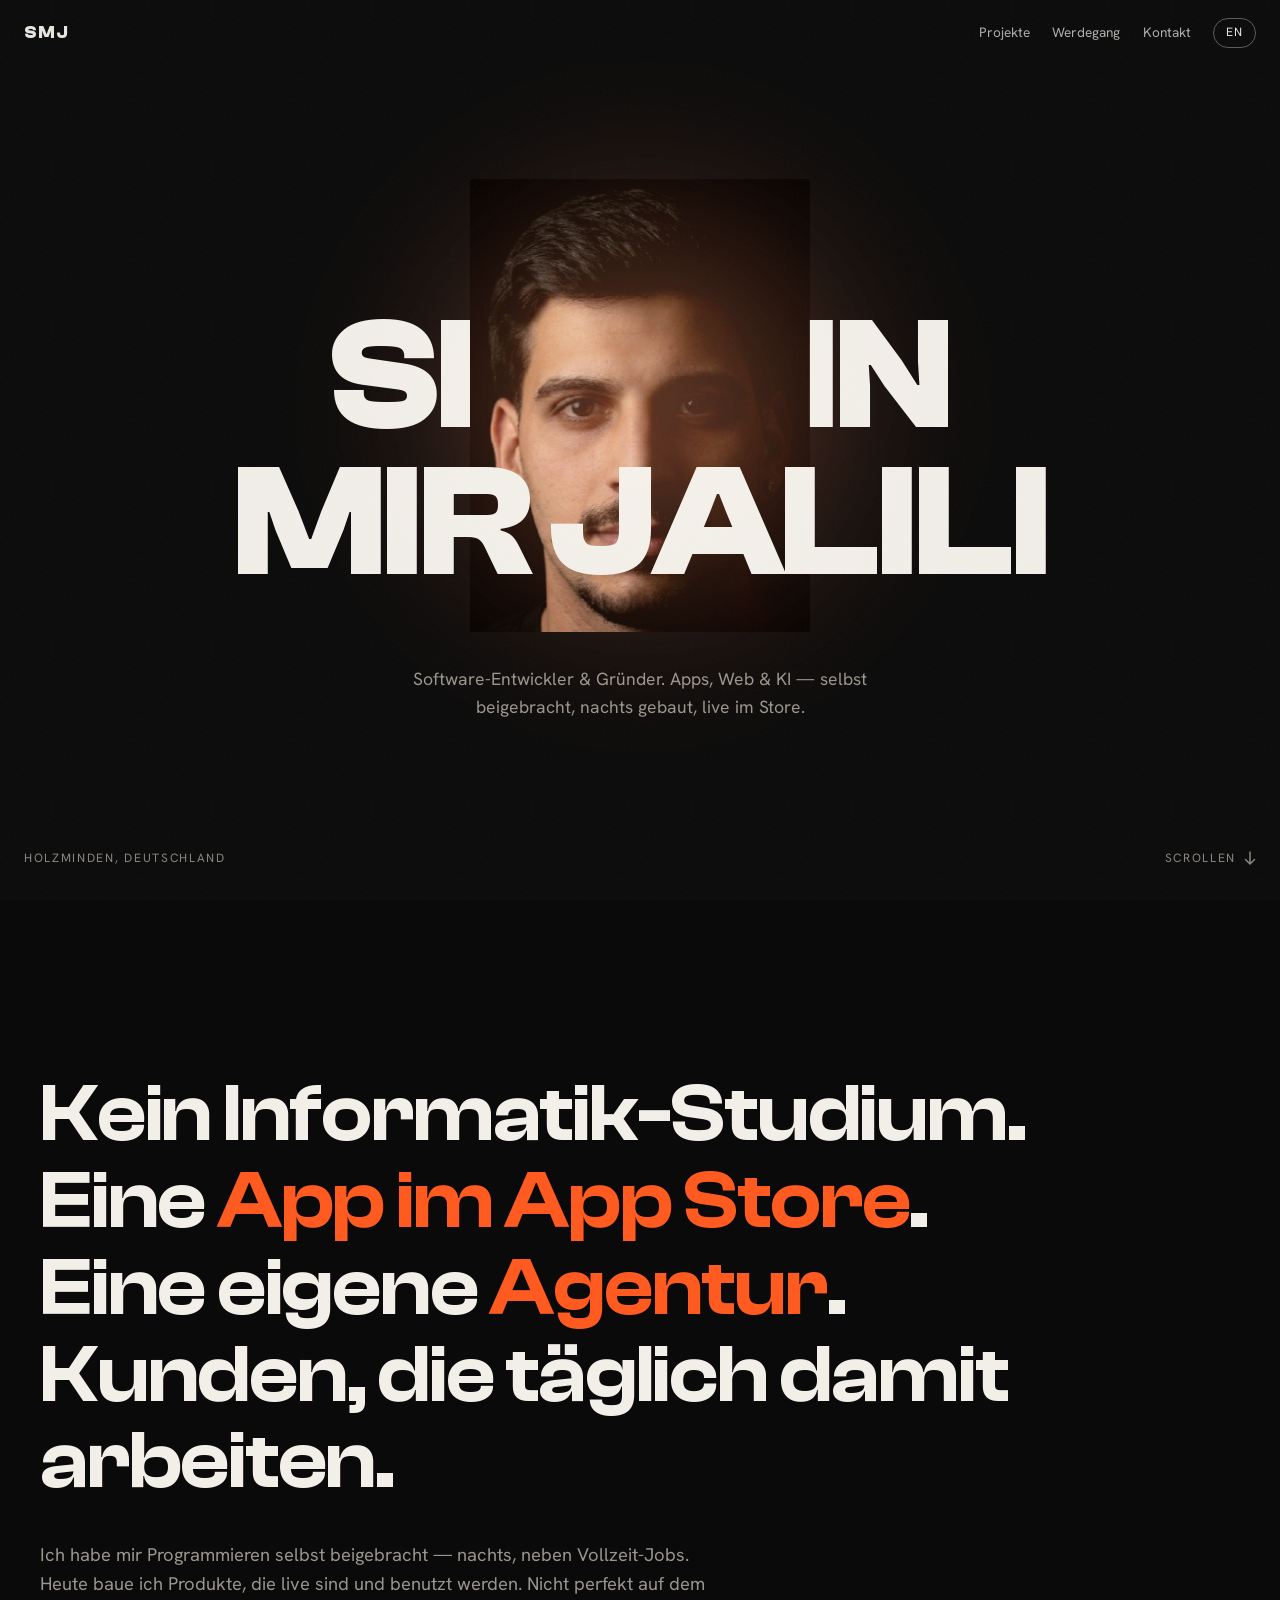
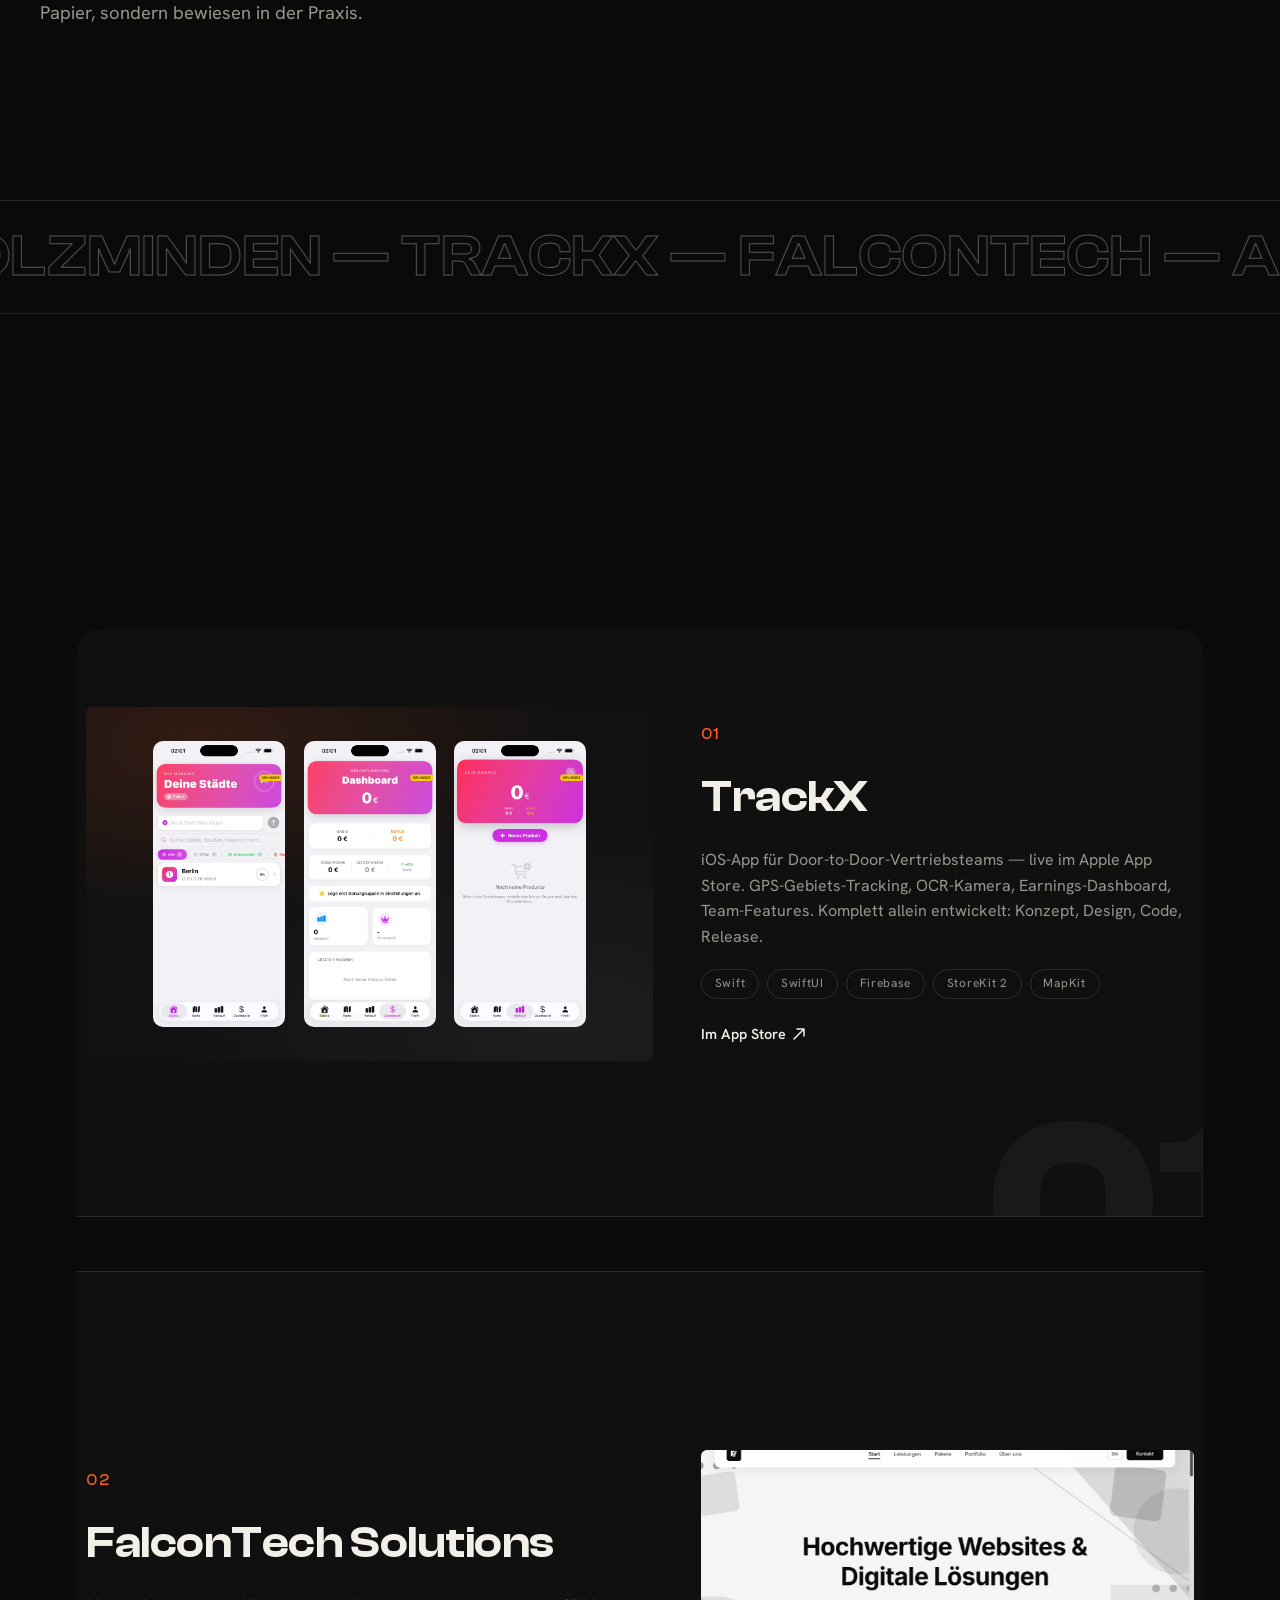
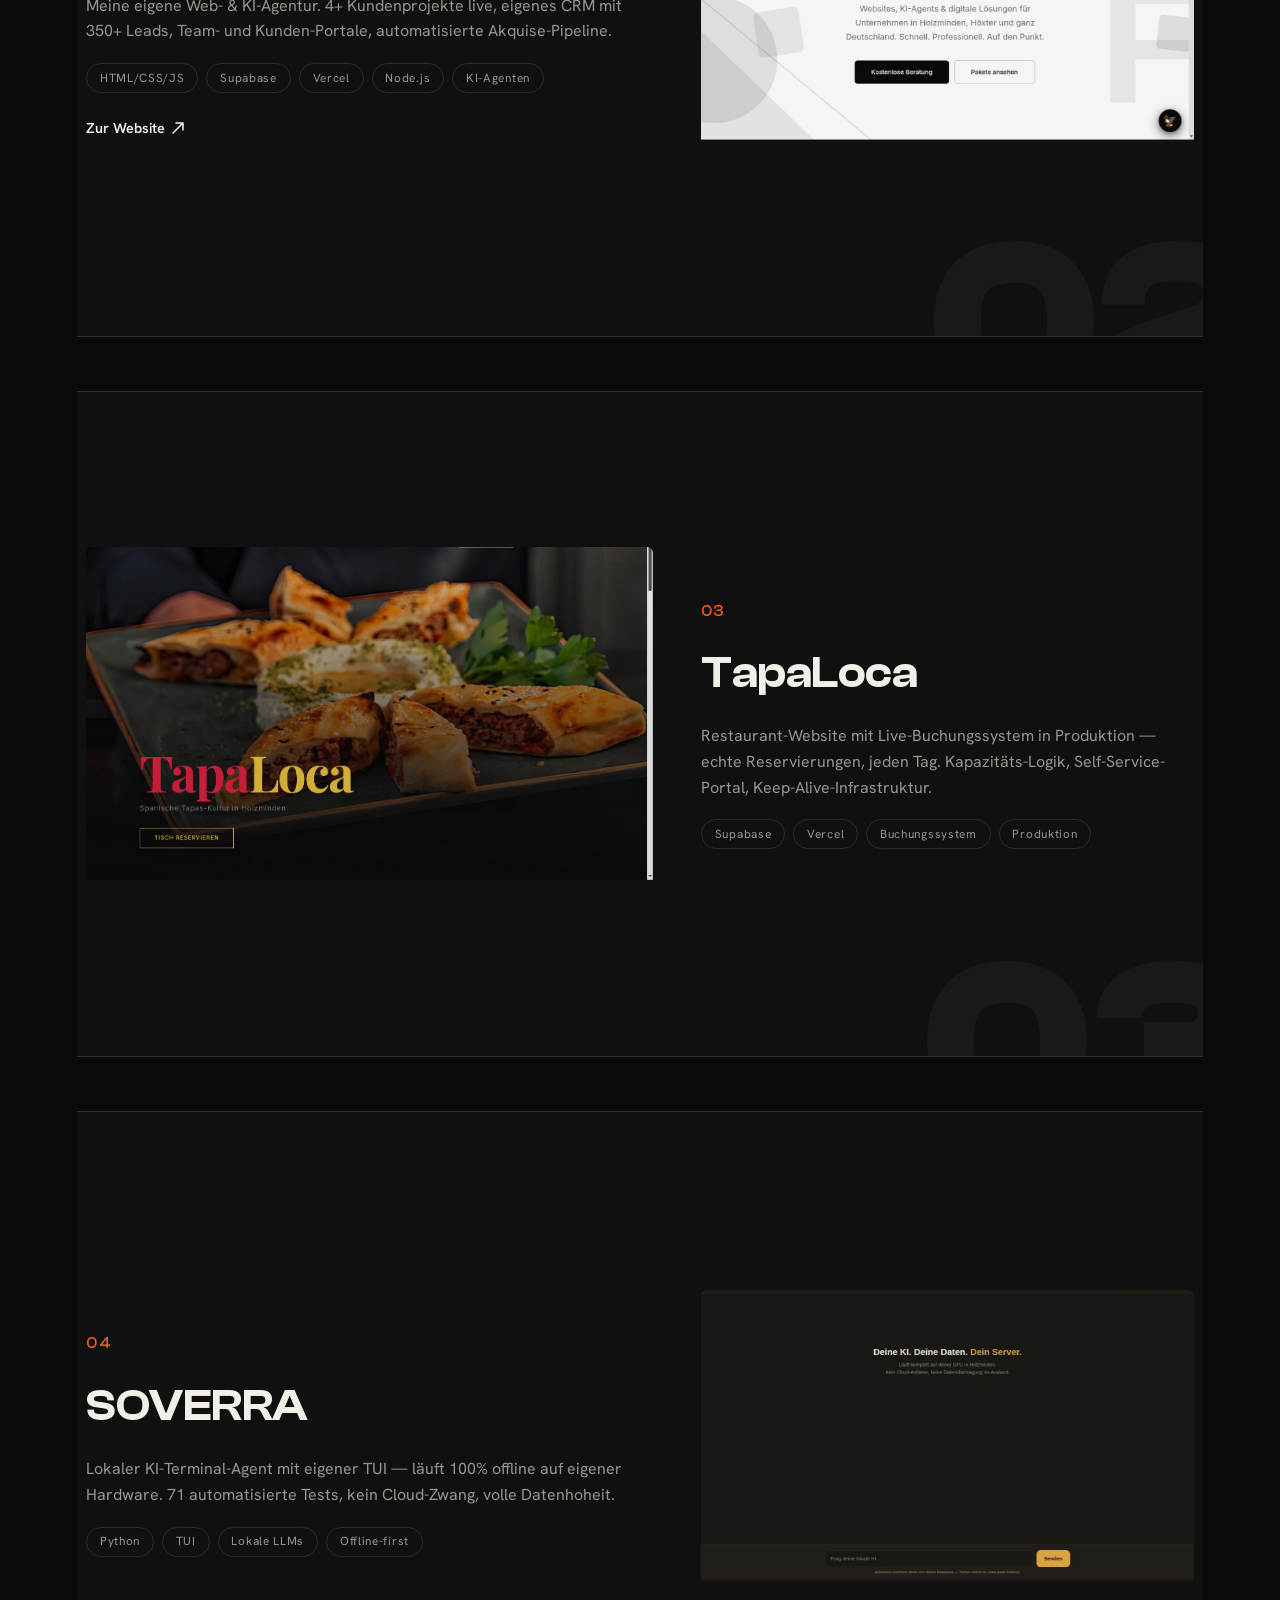
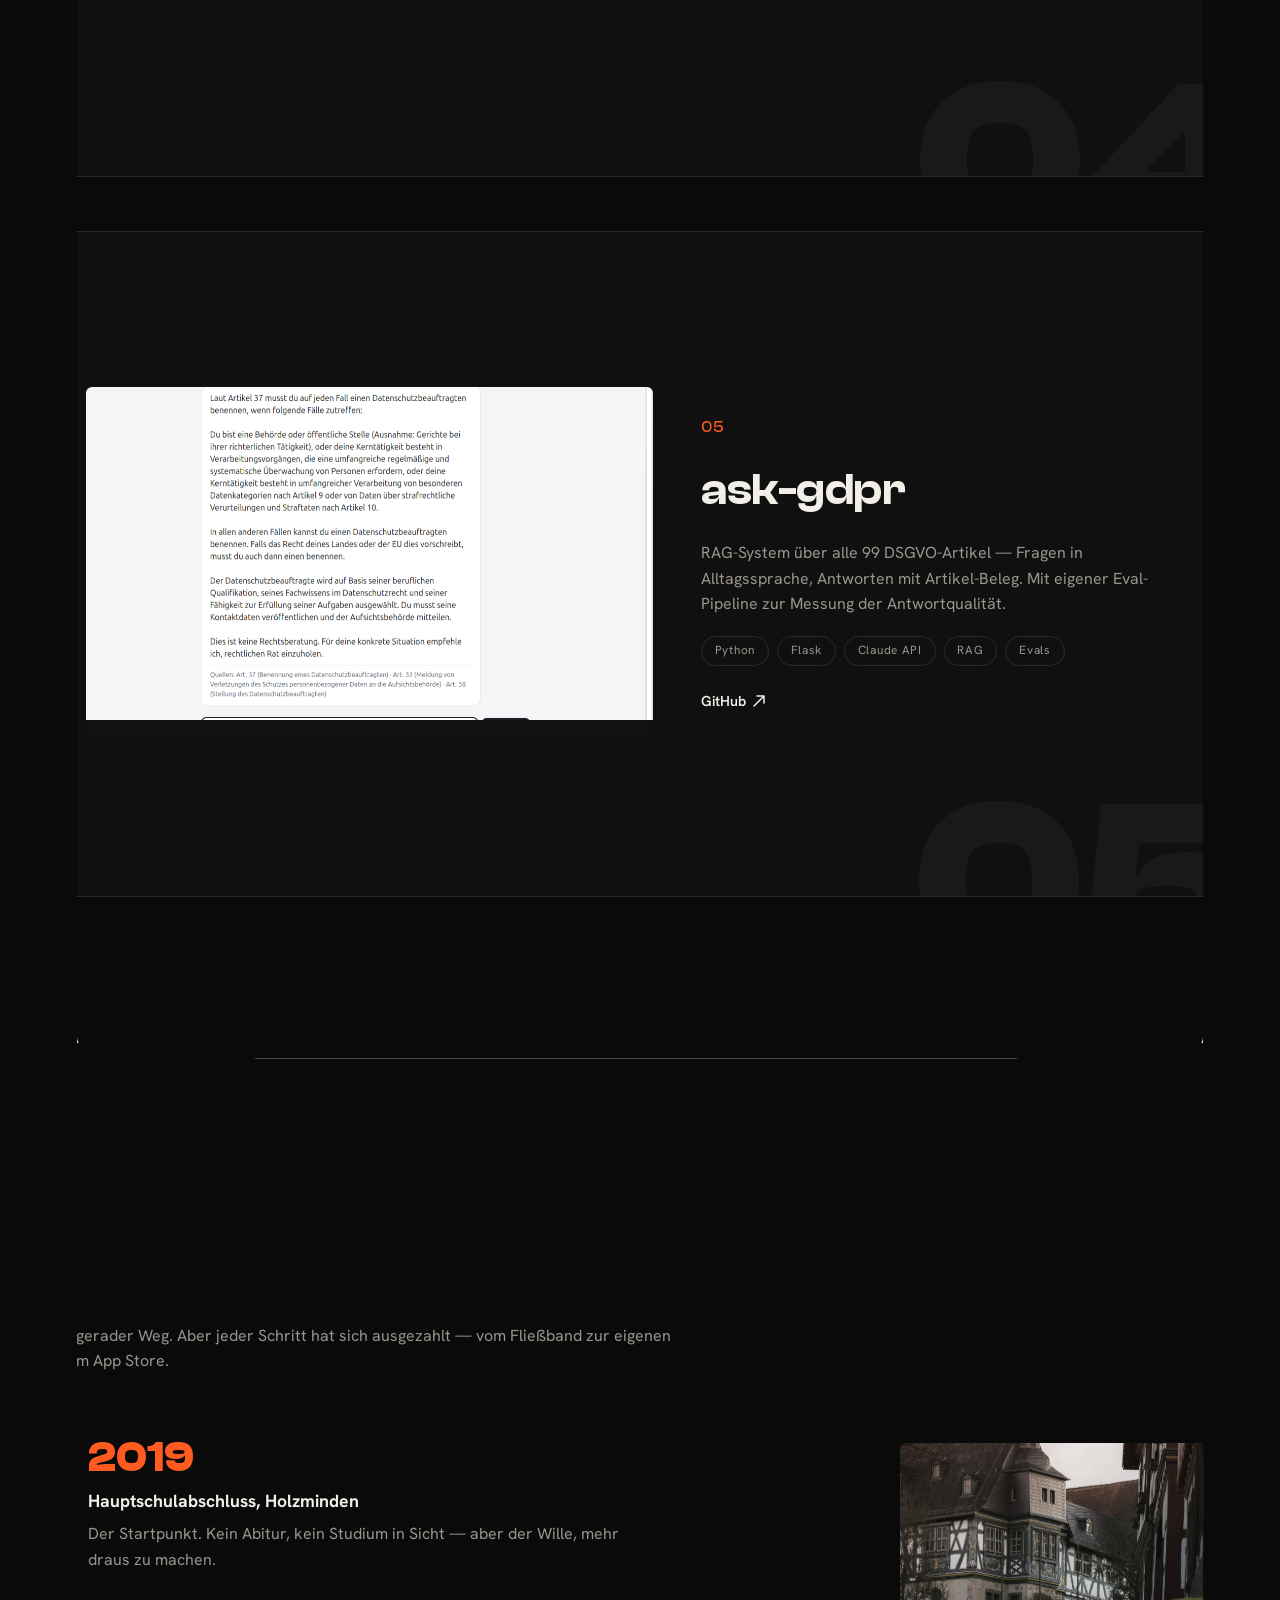
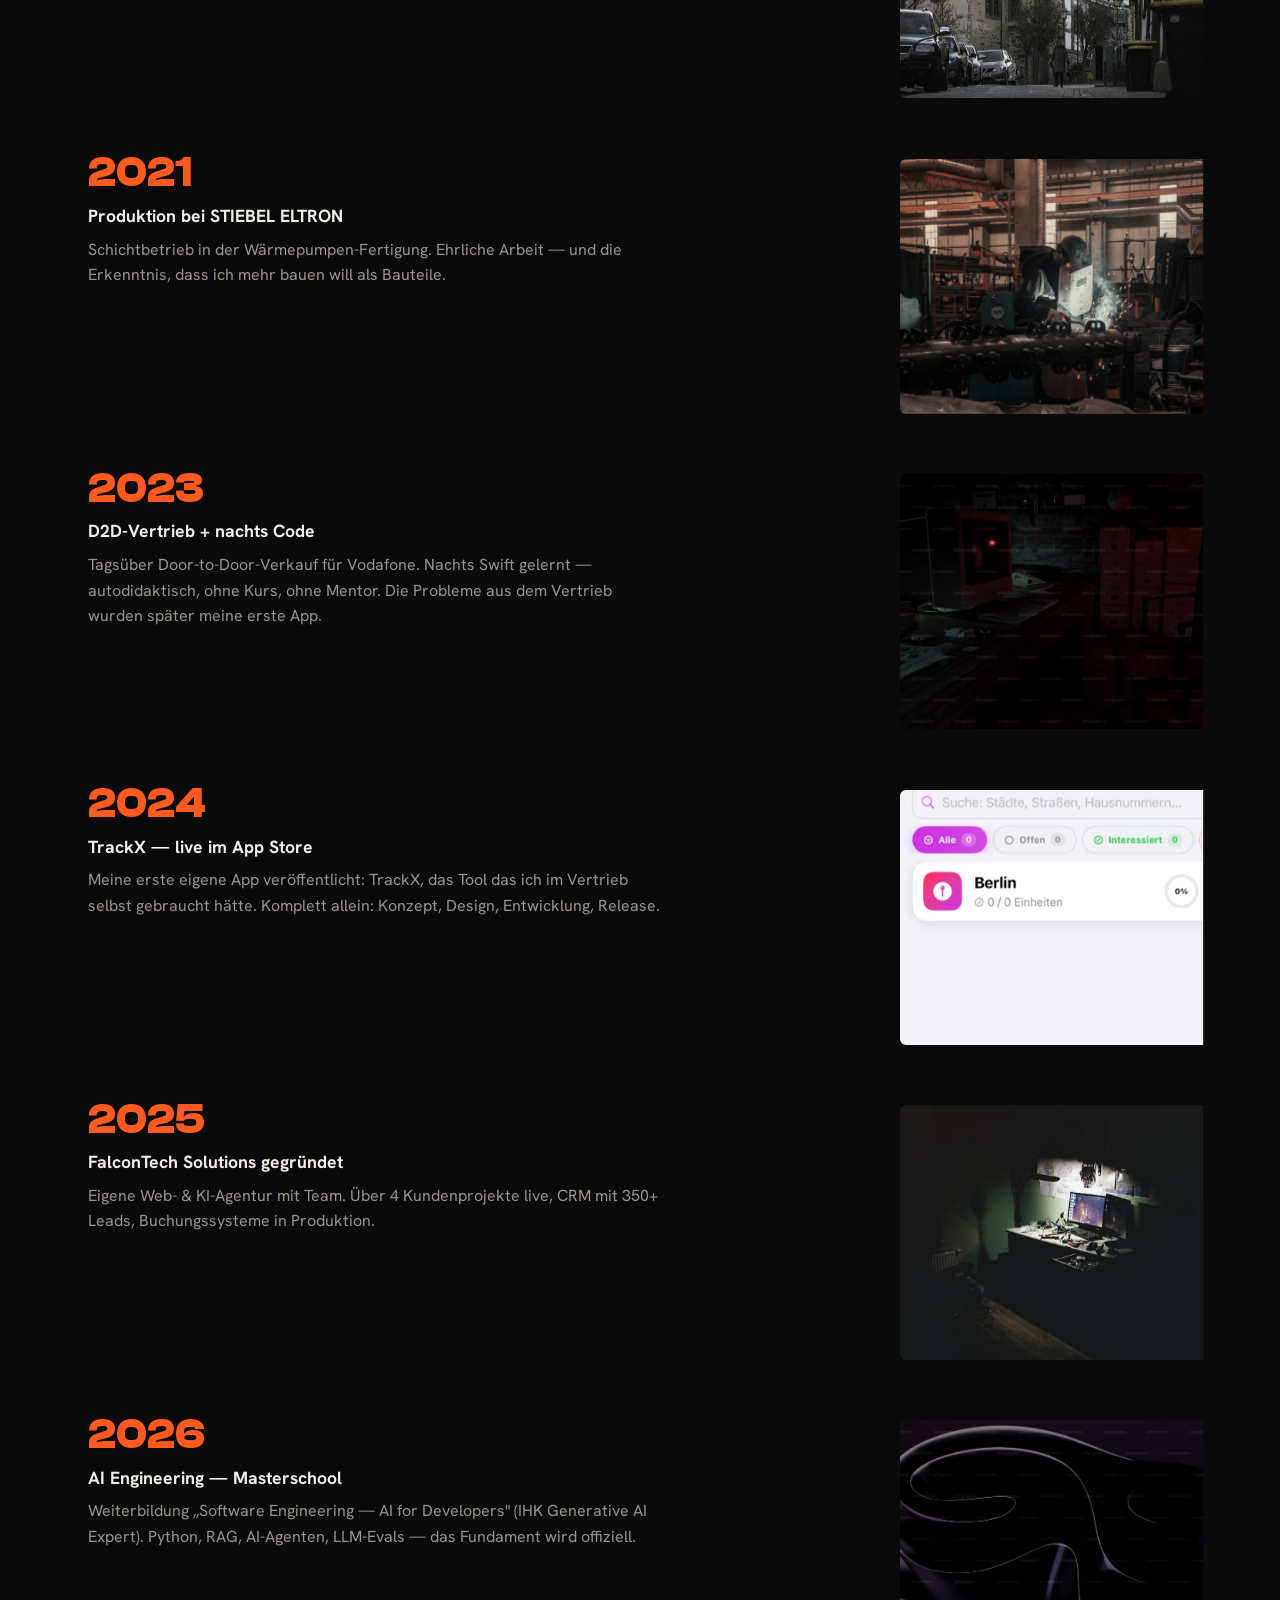
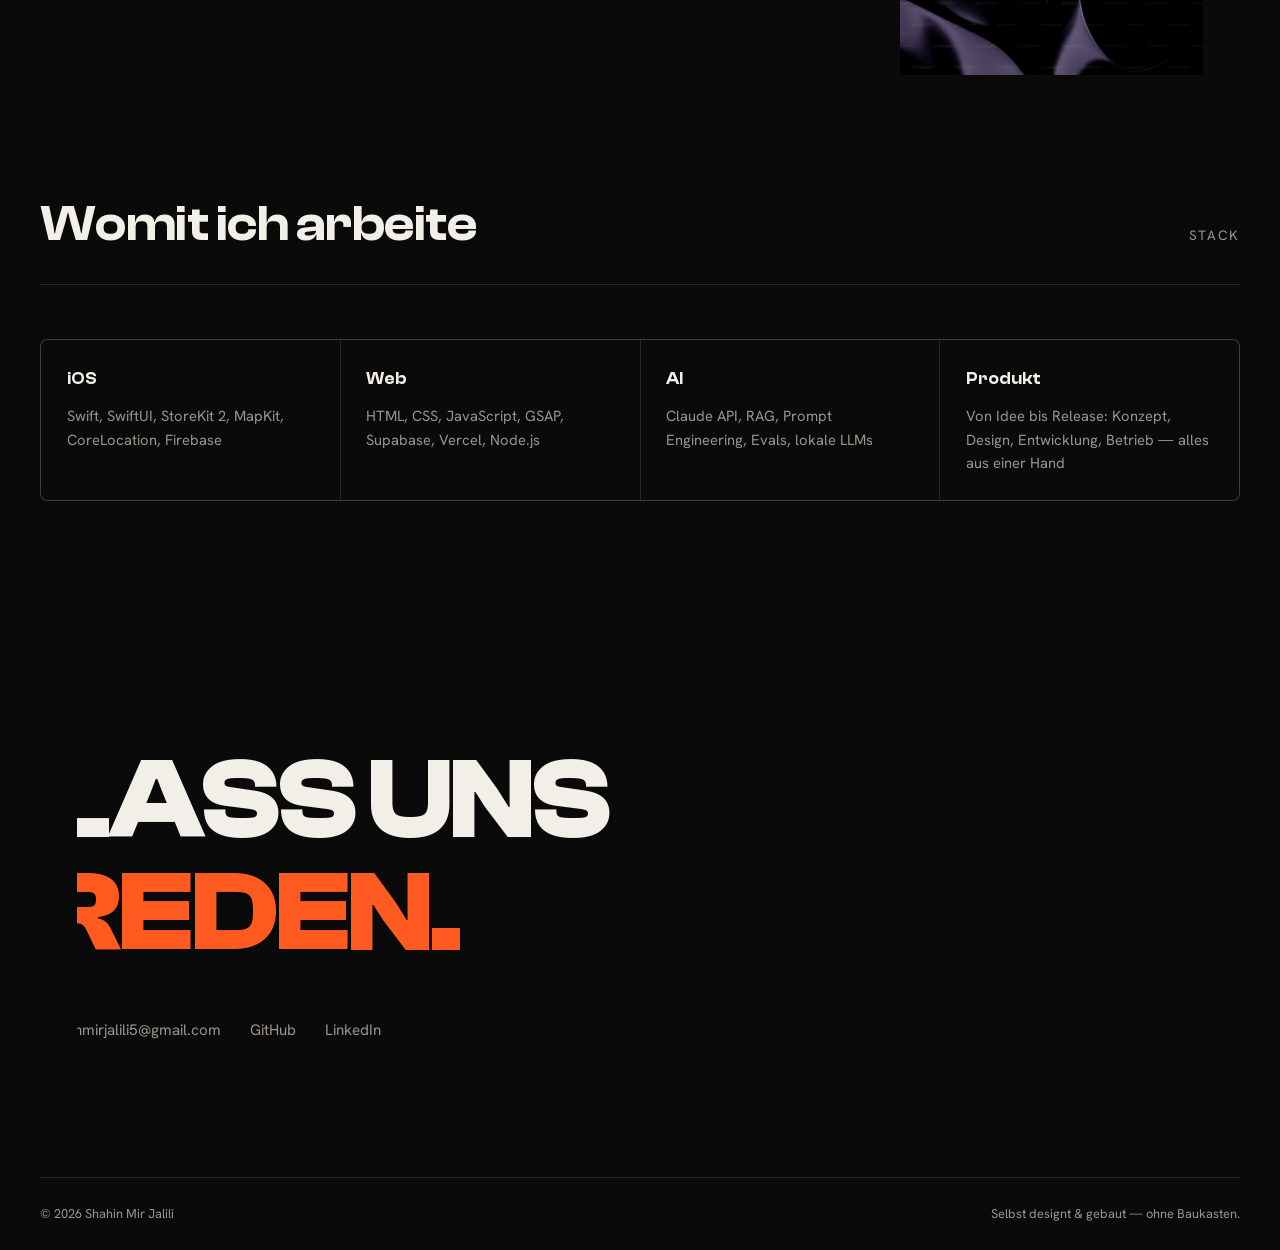
==== commit 368ac548: "Maus-Blob, Grain, Marquee-Band, Custom-Cursor - Blob-Layer: 2 weiche Radial-Blobs (Orange + Warmweiß" ====
--- a/index.html
+++ b/index.html
@@ -12,6 +12,12 @@
 </head>
 <body>
 
+  <div class="blobs" aria-hidden="true">
+    <div class="blob blob--a" id="blobA"></div>
+    <div class="blob blob--b" id="blobB"></div>
+  </div>
+  <div class="cursor-dot" id="cursorDot" aria-hidden="true"></div>
+
   <nav class="nav">
     <div class="nav__logo">SMJ</div>
     <div class="nav__right">
@@ -55,6 +61,13 @@
     </div>
   </section>
 
+  <div class="marquee" aria-hidden="true">
+    <div class="marquee__track" id="marqueeTrack">
+      <span class="marquee__chunk">Apps&nbsp;—&nbsp;Web&nbsp;—&nbsp;KI&nbsp;—&nbsp;Holzminden&nbsp;—&nbsp;TrackX&nbsp;—&nbsp;FalconTech&nbsp;—&nbsp;</span>
+      <span class="marquee__chunk">Apps&nbsp;—&nbsp;Web&nbsp;—&nbsp;KI&nbsp;—&nbsp;Holzminden&nbsp;—&nbsp;TrackX&nbsp;—&nbsp;FalconTech&nbsp;—&nbsp;</span>
+    </div>
+  </div>
+
   <section class="work" id="work">
     <div class="wrap">
       <div class="section-head reveal">
--- a/assets/style.css
+++ b/assets/style.css
@@ -71,6 +71,99 @@
   transition: background 0.25s;
 }
 .lang-toggle:hover { background: rgba(255,255,255,0.12); }
+
+/* ===== Maus-Blobs (fixed Overlay, screen-blend über den Section-BGs, unter Nav) ===== */
+.blobs {
+  position: fixed; inset: 0; z-index: 40;
+  pointer-events: none;
+  mix-blend-mode: screen;
+  overflow: hidden;
+}
+.blob {
+  position: absolute; top: 0; left: 0;
+  border-radius: 50%;
+  will-change: transform;
+}
+.blob--a {
+  width: 52vmax; height: 52vmax;
+  margin: -26vmax 0 0 -26vmax;
+  background: radial-gradient(circle, rgba(255, 90, 31, 0.32) 0%, rgba(255, 90, 31, 0.10) 38%, transparent 68%);
+  filter: blur(50px);
+}
+.blob--b {
+  width: 38vmax; height: 38vmax;
+  margin: -19vmax 0 0 -19vmax;
+  background: radial-gradient(circle, rgba(242, 224, 200, 0.20) 0%, rgba(242, 224, 200, 0.07) 40%, transparent 70%);
+  filter: blur(60px);
+}
+/* Touch: kein Follow — sanfter autonomer Drift */
+@media (pointer: coarse) {
+  .blob--a { animation: blobDriftA 26s ease-in-out infinite alternate; }
+  .blob--b { animation: blobDriftB 34s ease-in-out infinite alternate; }
+}
+@keyframes blobDriftA {
+  from { transform: translate3d(20vw, 25vh, 0); }
+  to   { transform: translate3d(70vw, 65vh, 0); }
+}
+@keyframes blobDriftB {
+  from { transform: translate3d(75vw, 60vh, 0); }
+  to   { transform: translate3d(25vw, 20vh, 0); }
+}
+@media (prefers-reduced-motion: reduce) {
+  .blob--a { animation: none; transform: translate3d(30vw, 30vh, 0); }
+  .blob--b { animation: none; transform: translate3d(65vw, 55vh, 0); }
+}
+
+/* ===== Custom-Cursor-Dot (nur Desktop, JS aktiviert via html.has-cursor) ===== */
+.cursor-dot {
+  position: fixed; top: 0; left: 0; z-index: 70;
+  width: 10px; height: 10px; margin: -5px 0 0 -5px;
+  border-radius: 50%;
+  background: var(--accent);
+  pointer-events: none;
+  opacity: 0;
+  transition: width 0.25s, height 0.25s, margin 0.25s, opacity 0.3s;
+  will-change: transform;
+}
+.has-cursor .cursor-dot { opacity: 0.9; }
+.cursor-dot.is-grown {
+  width: 34px; height: 34px; margin: -17px 0 0 -17px;
+  opacity: 0.45;
+}
+
+/* ===== Grain-Overlay ===== */
+body::after {
+  content: '';
+  position: fixed; inset: 0; z-index: 80;
+  pointer-events: none;
+  opacity: 0.045;
+  background-image: url("data:image/svg+xml,%3Csvg xmlns='http://www.w3.org/2000/svg' width='160' height='160'%3E%3Cfilter id='n'%3E%3CfeTurbulence type='fractalNoise' baseFrequency='0.9' numOctaves='2' stitchTiles='stitch'/%3E%3C/filter%3E%3Crect width='160' height='160' filter='url(%23n)'/%3E%3C/svg%3E");
+}
+
+/* ===== Marquee-Band ===== */
+.marquee {
+  position: relative; z-index: 3;
+  background: var(--bg);
+  overflow: hidden;
+  padding: clamp(1.2rem, 3vh, 2.2rem) 0;
+  border-top: 1px solid var(--line);
+  border-bottom: 1px solid var(--line);
+}
+.marquee__track {
+  display: flex; width: max-content;
+  will-change: transform;
+}
+.marquee__chunk {
+  font-family: var(--display); font-weight: 600;
+  font-size: clamp(1.8rem, 4.5vw, 3.6rem);
+  line-height: 1; text-transform: uppercase; letter-spacing: 0.02em;
+  white-space: nowrap;
+  color: transparent;
+  -webkit-text-stroke: 1px rgba(242, 239, 233, 0.35);
+}
+@media (prefers-reduced-motion: reduce) {
+  .marquee__track { transform: none !important; }
+}
 
 /* ===== Panel-Stacking (Fenster-Übergänge) ===== */
 .hero      { z-index: 1; }
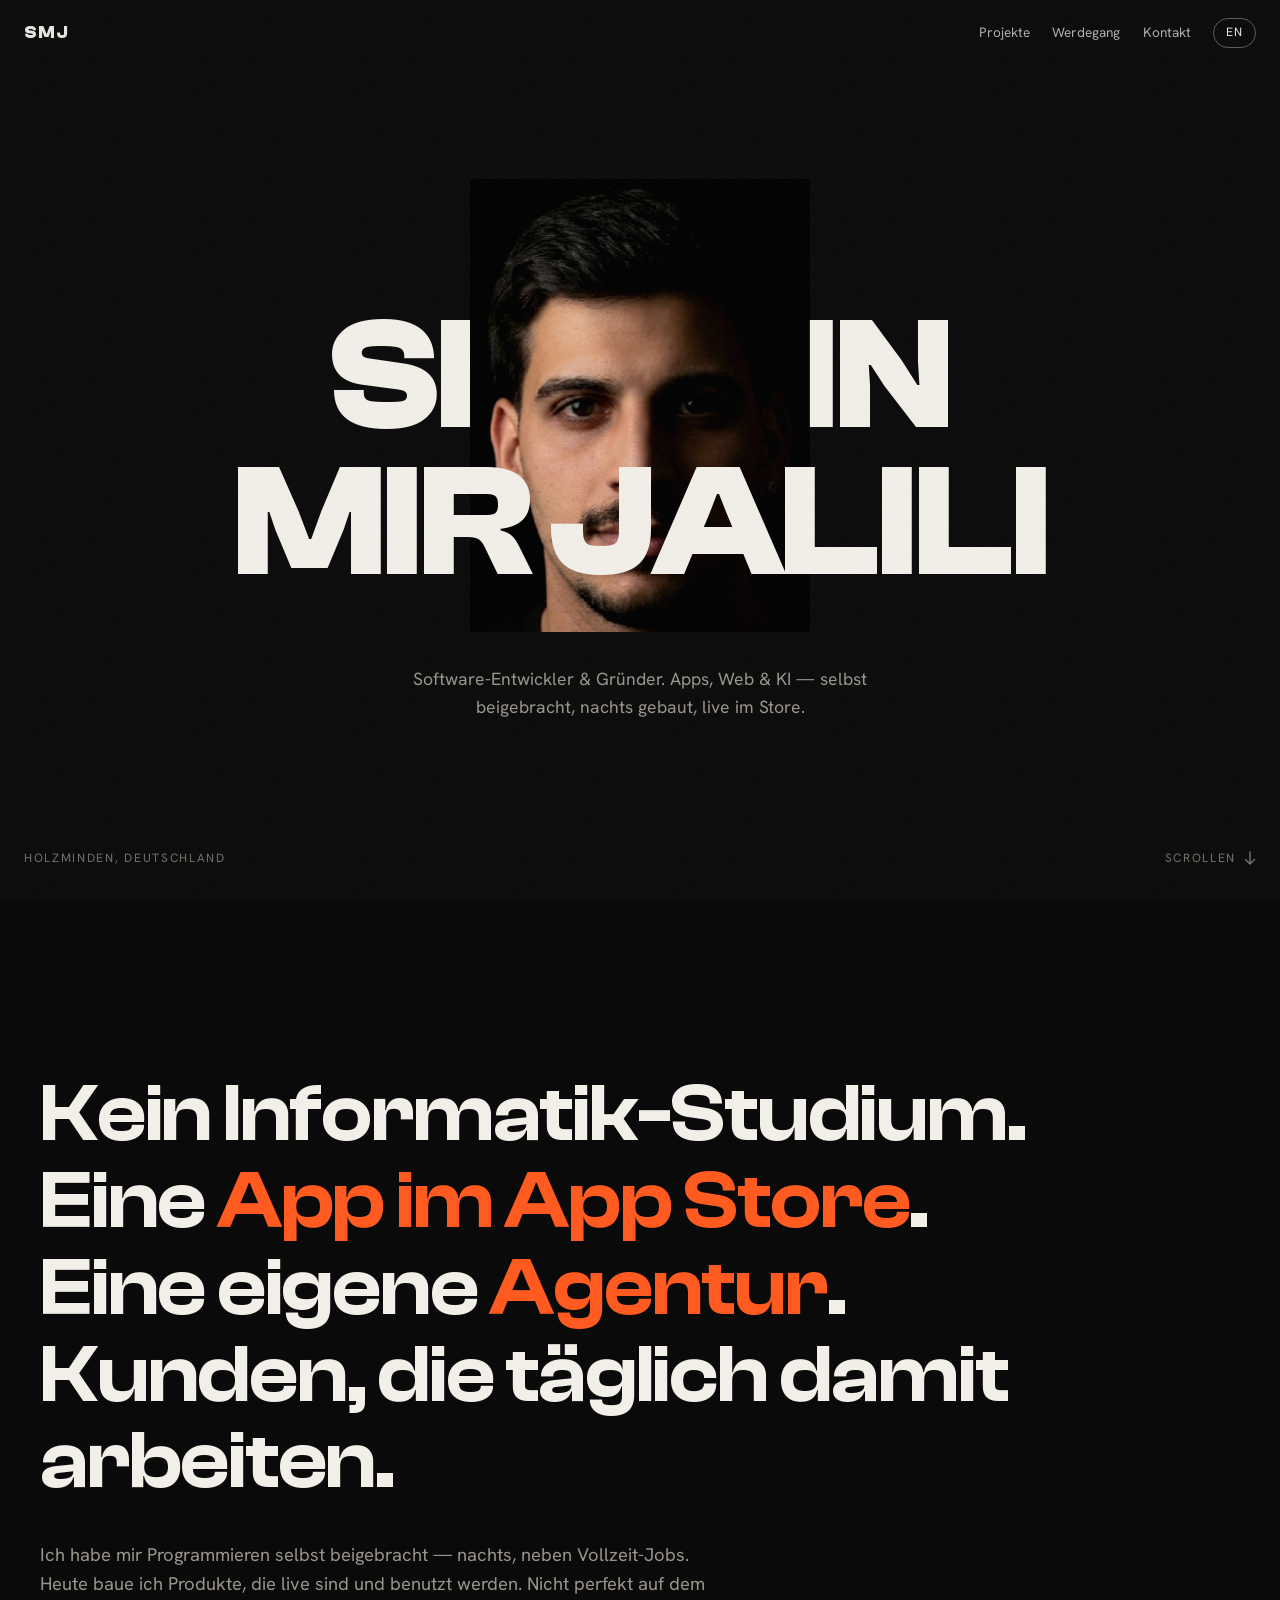
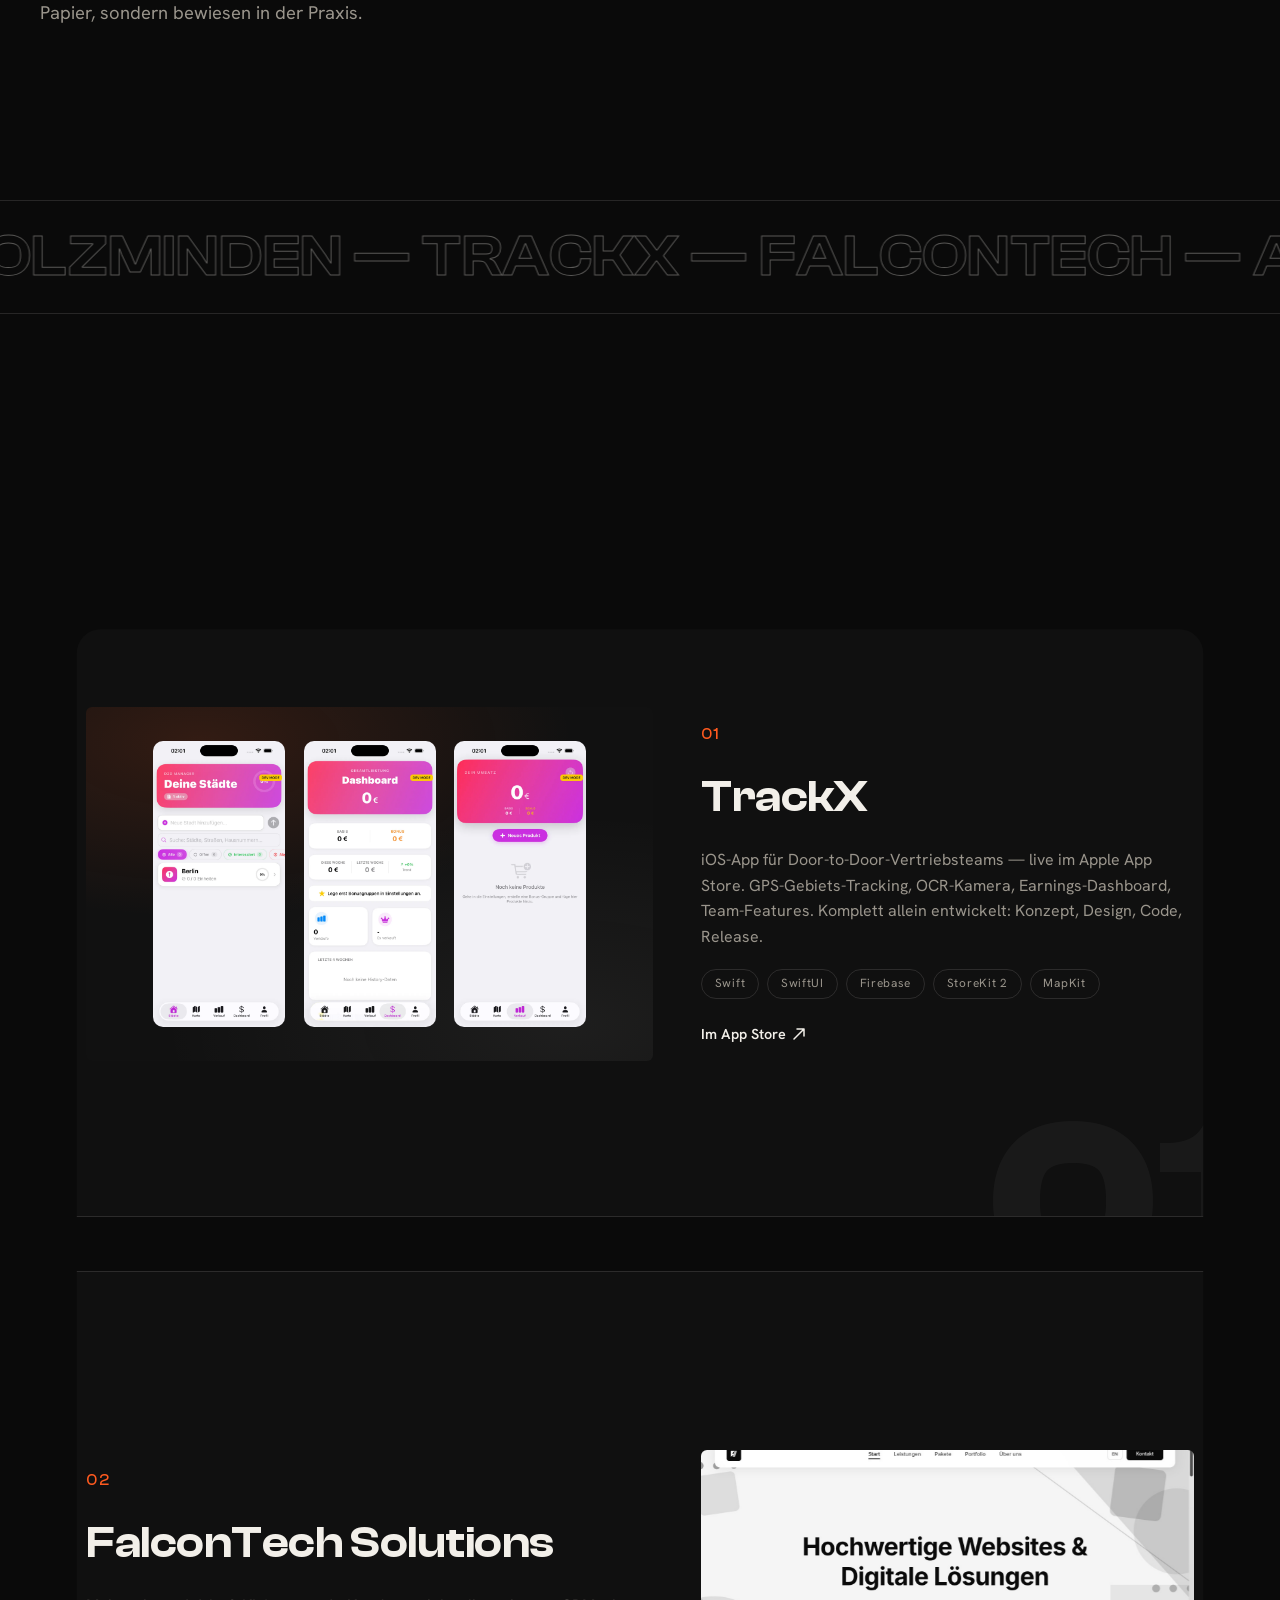
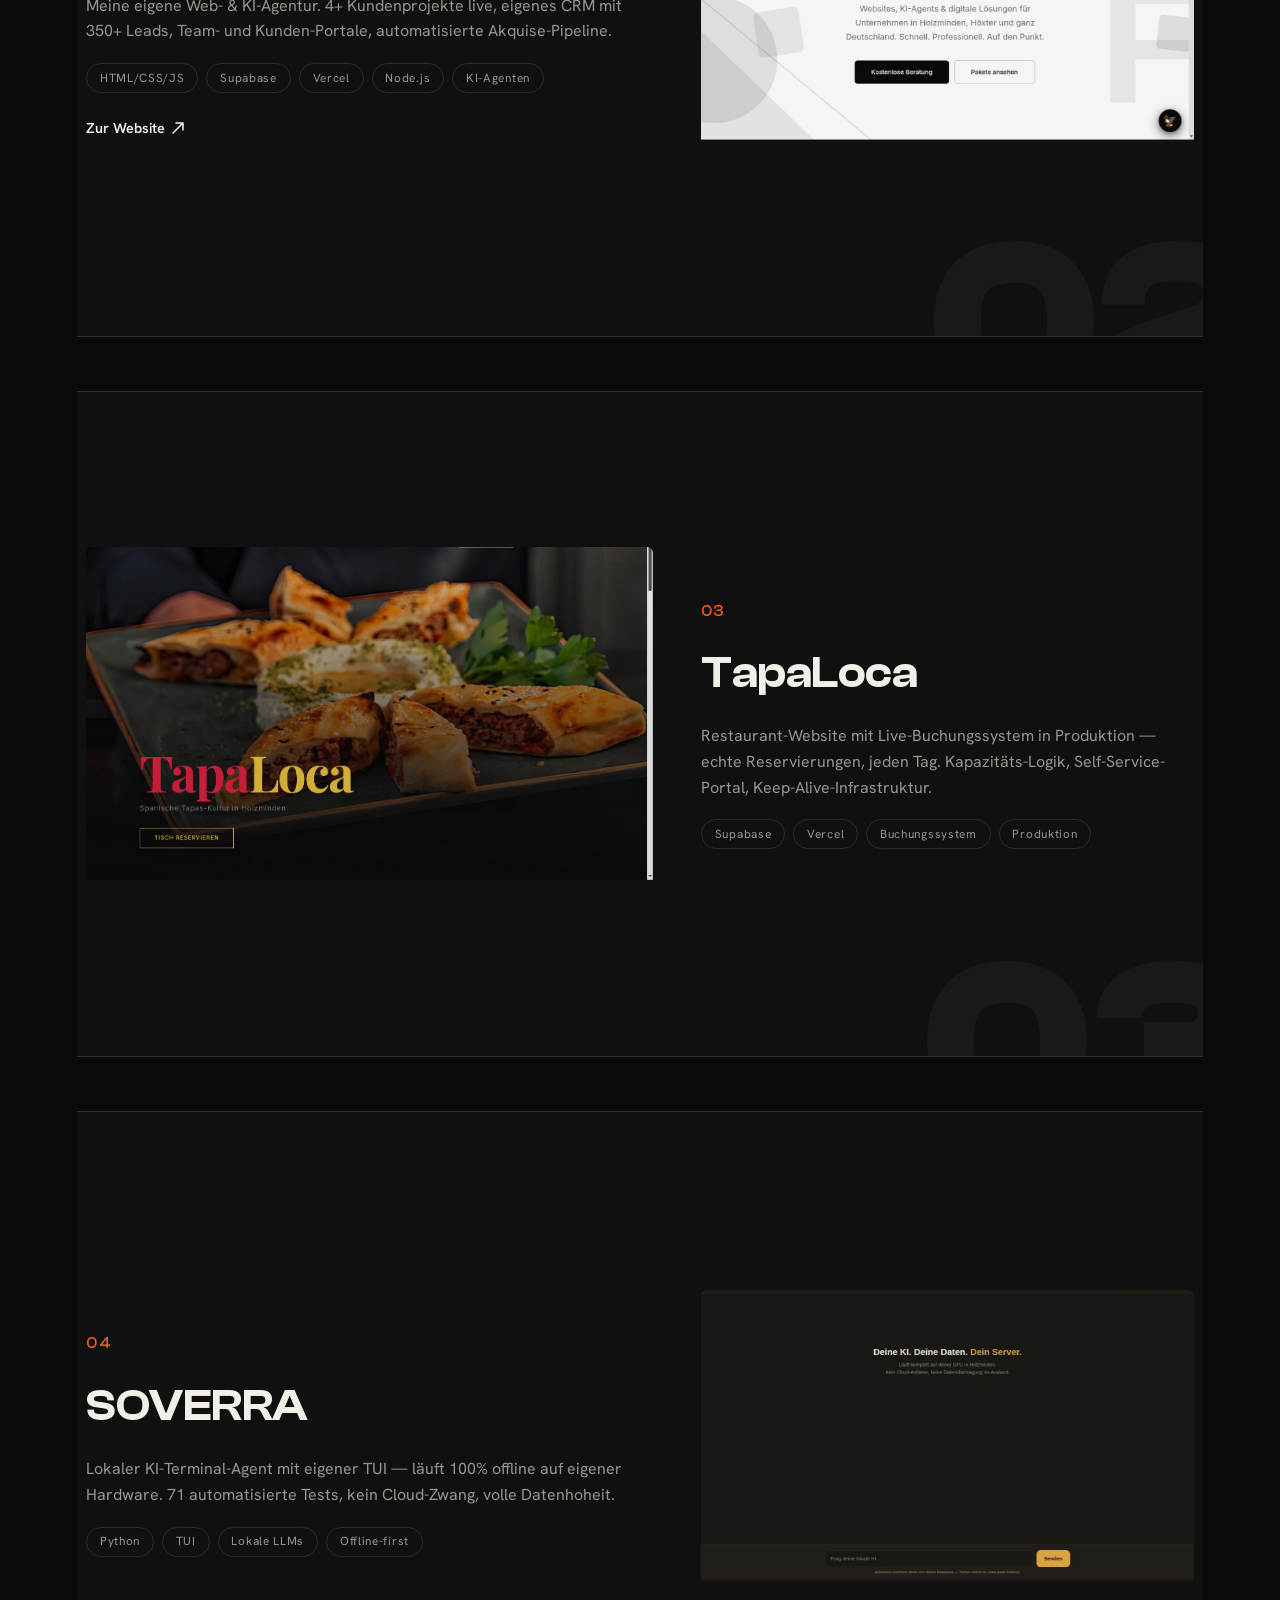
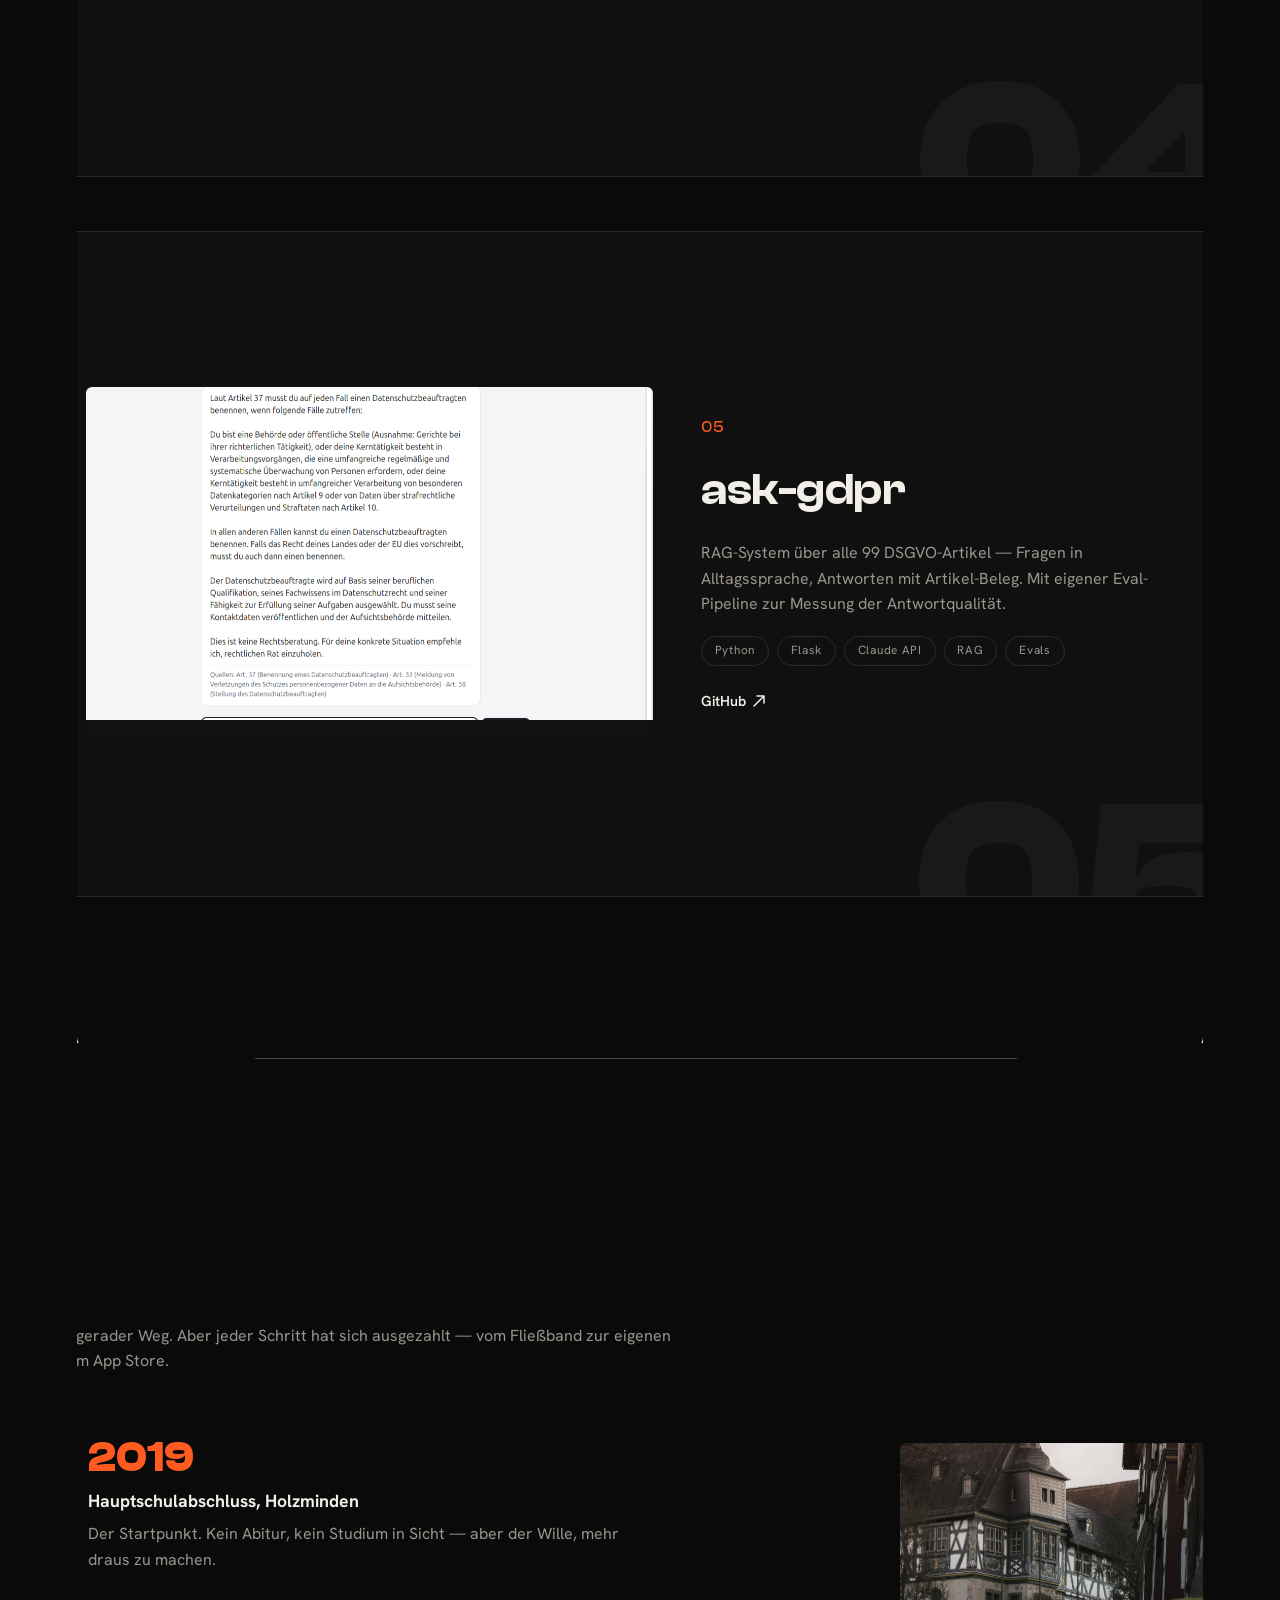
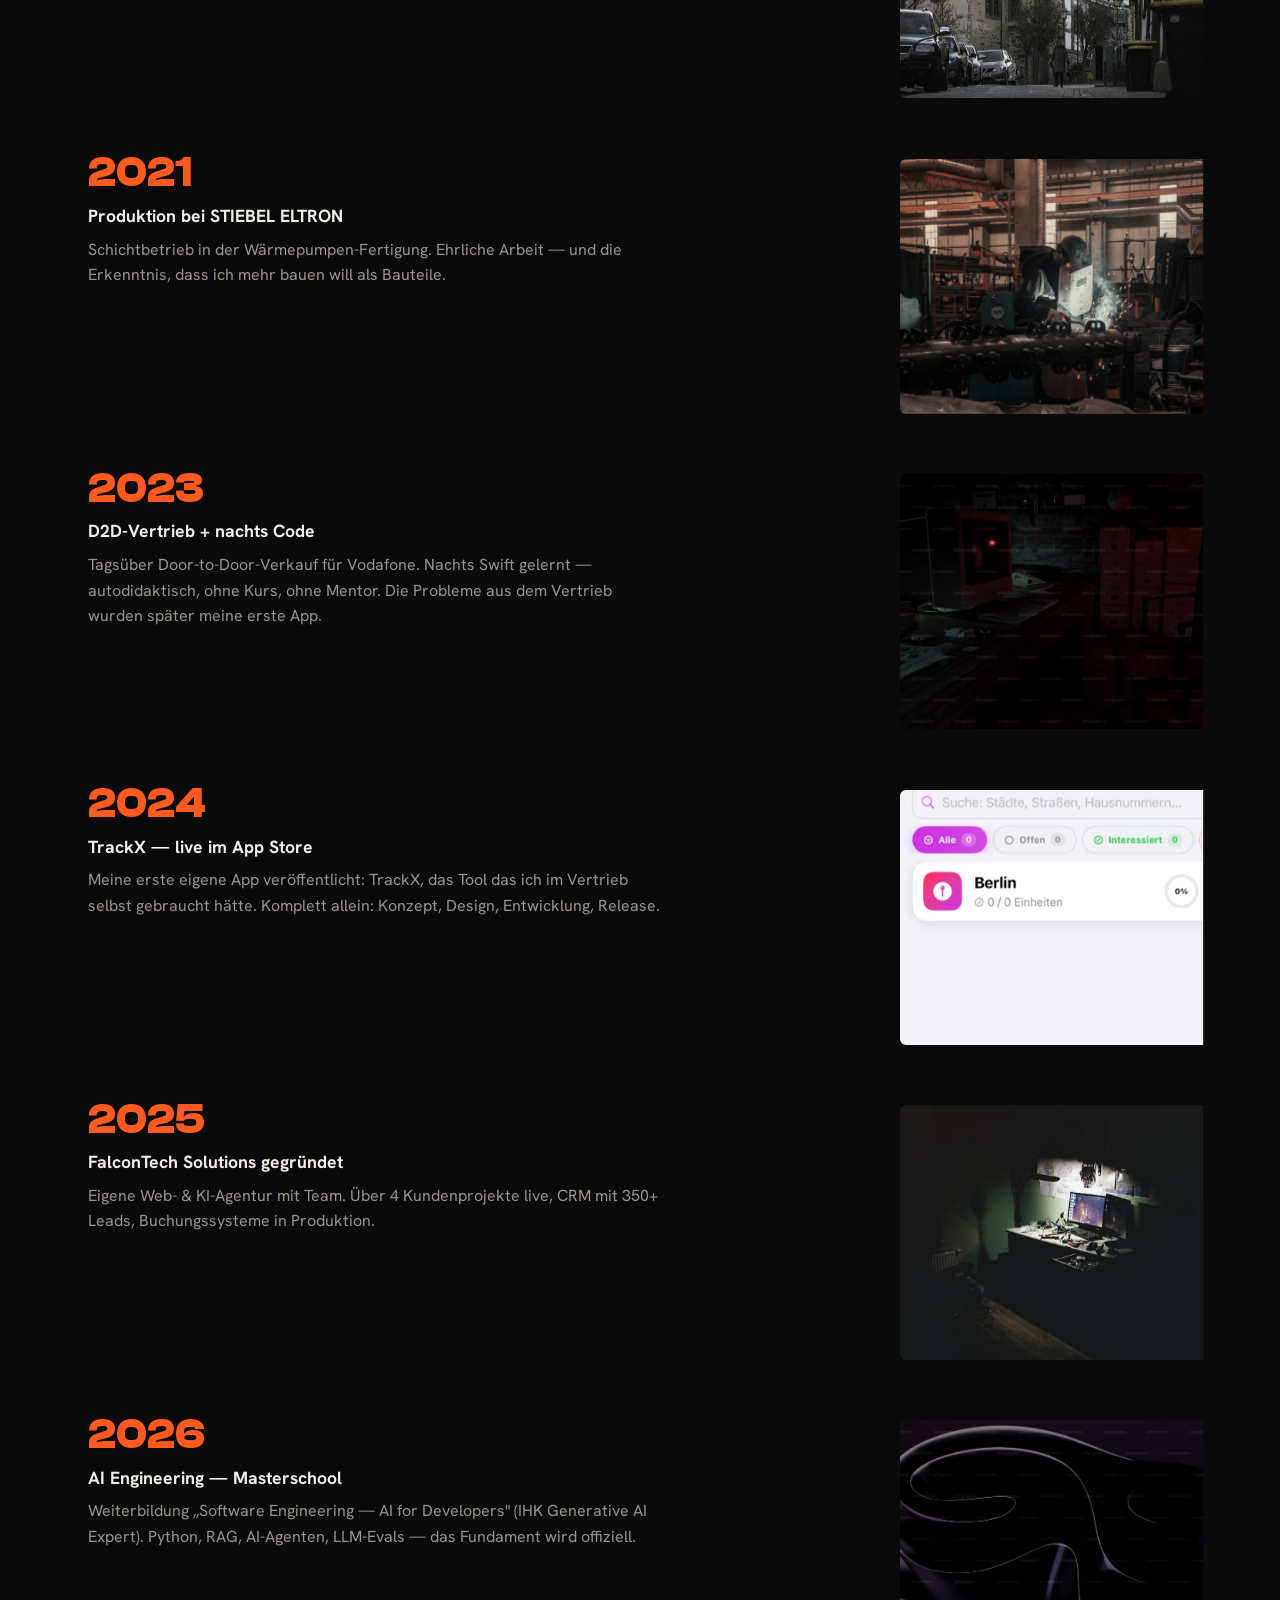
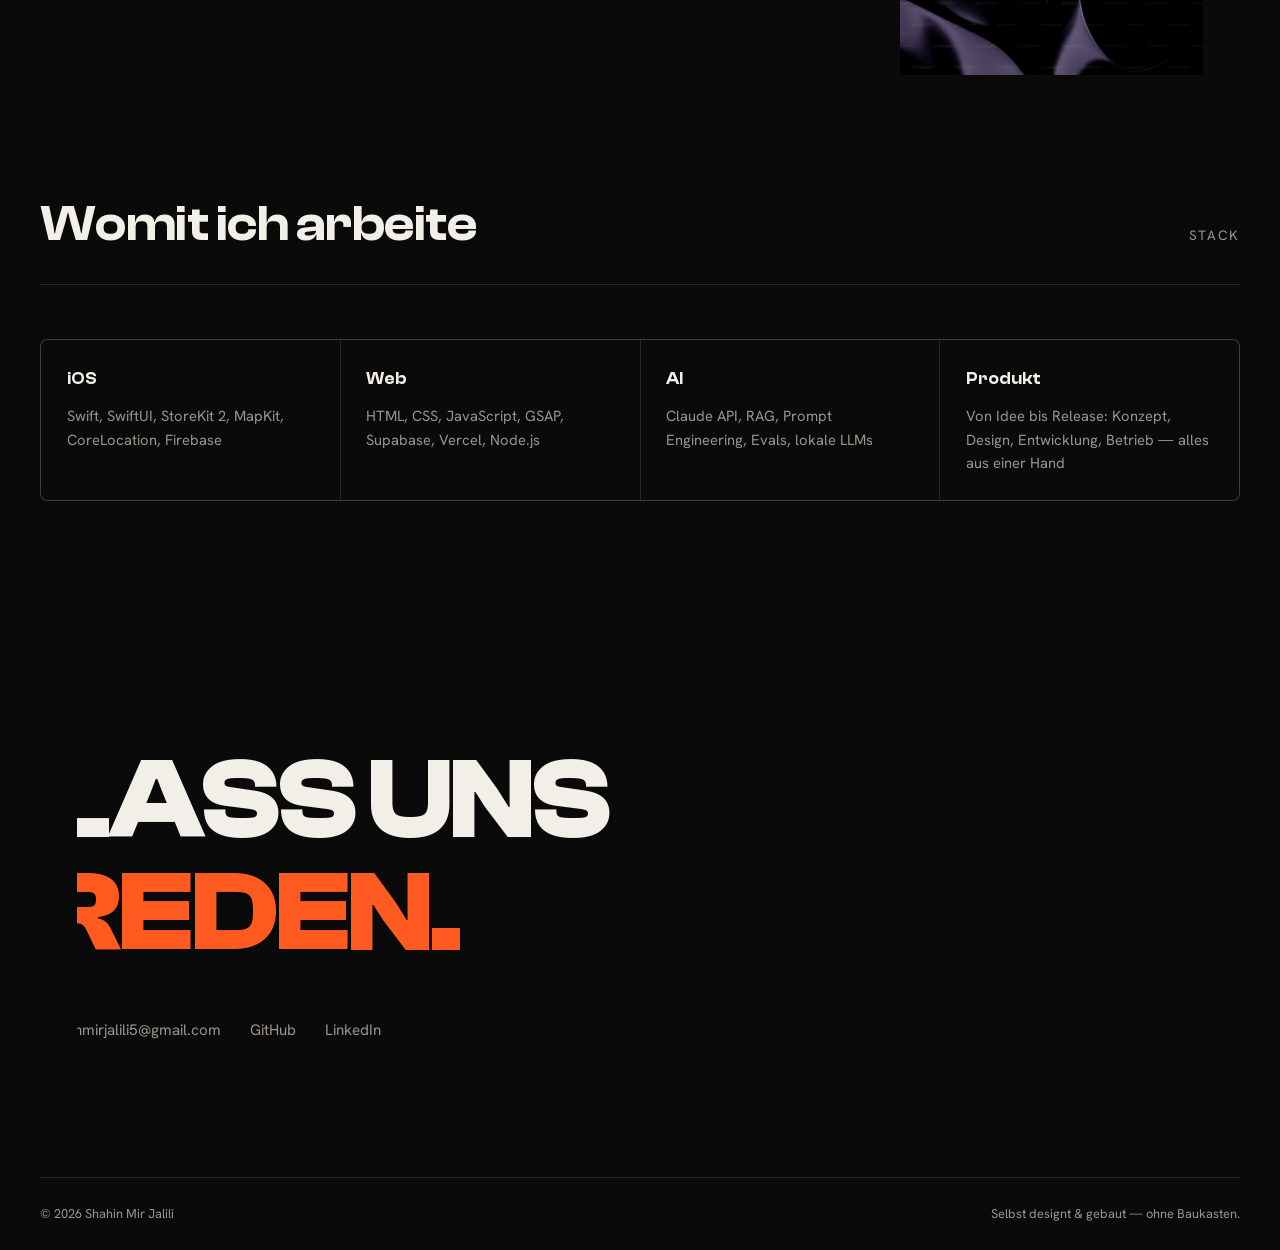
==== commit 0bfedb44: "Maus-Effekte komplett entfernt (Blob + Custom-Cursor)" ====
--- a/index.html
+++ b/index.html
@@ -12,11 +12,6 @@
 </head>
 <body>
 
-  <div class="blobs" aria-hidden="true">
-    <div class="blob blob--a" id="blobA"></div>
-    <div class="blob blob--b" id="blobB"></div>
-  </div>
-  <div class="cursor-dot" id="cursorDot" aria-hidden="true"></div>
 
   <nav class="nav">
     <div class="nav__logo">SMJ</div>
--- a/assets/style.css
+++ b/assets/style.css
@@ -71,65 +71,6 @@
   transition: background 0.25s;
 }
 .lang-toggle:hover { background: rgba(255,255,255,0.12); }
-
-/* ===== Maus-Blobs (fixed Overlay, screen-blend über den Section-BGs, unter Nav) ===== */
-.blobs {
-  position: fixed; inset: 0; z-index: 40;
-  pointer-events: none;
-  mix-blend-mode: screen;
-  overflow: hidden;
-}
-.blob {
-  position: absolute; top: 0; left: 0;
-  border-radius: 50%;
-  will-change: transform;
-}
-.blob--a {
-  width: 52vmax; height: 52vmax;
-  margin: -26vmax 0 0 -26vmax;
-  background: radial-gradient(circle, rgba(255, 90, 31, 0.32) 0%, rgba(255, 90, 31, 0.10) 38%, transparent 68%);
-  filter: blur(50px);
-}
-.blob--b {
-  width: 38vmax; height: 38vmax;
-  margin: -19vmax 0 0 -19vmax;
-  background: radial-gradient(circle, rgba(242, 224, 200, 0.20) 0%, rgba(242, 224, 200, 0.07) 40%, transparent 70%);
-  filter: blur(60px);
-}
-/* Touch: kein Follow — sanfter autonomer Drift */
-@media (pointer: coarse) {
-  .blob--a { animation: blobDriftA 26s ease-in-out infinite alternate; }
-  .blob--b { animation: blobDriftB 34s ease-in-out infinite alternate; }
-}
-@keyframes blobDriftA {
-  from { transform: translate3d(20vw, 25vh, 0); }
-  to   { transform: translate3d(70vw, 65vh, 0); }
-}
-@keyframes blobDriftB {
-  from { transform: translate3d(75vw, 60vh, 0); }
-  to   { transform: translate3d(25vw, 20vh, 0); }
-}
-@media (prefers-reduced-motion: reduce) {
-  .blob--a { animation: none; transform: translate3d(30vw, 30vh, 0); }
-  .blob--b { animation: none; transform: translate3d(65vw, 55vh, 0); }
-}
-
-/* ===== Custom-Cursor-Dot (nur Desktop, JS aktiviert via html.has-cursor) ===== */
-.cursor-dot {
-  position: fixed; top: 0; left: 0; z-index: 70;
-  width: 10px; height: 10px; margin: -5px 0 0 -5px;
-  border-radius: 50%;
-  background: var(--accent);
-  pointer-events: none;
-  opacity: 0;
-  transition: width 0.25s, height 0.25s, margin 0.25s, opacity 0.3s;
-  will-change: transform;
-}
-.has-cursor .cursor-dot { opacity: 0.9; }
-.cursor-dot.is-grown {
-  width: 34px; height: 34px; margin: -17px 0 0 -17px;
-  opacity: 0.45;
-}
 
 /* ===== Grain-Overlay ===== */
 body::after {
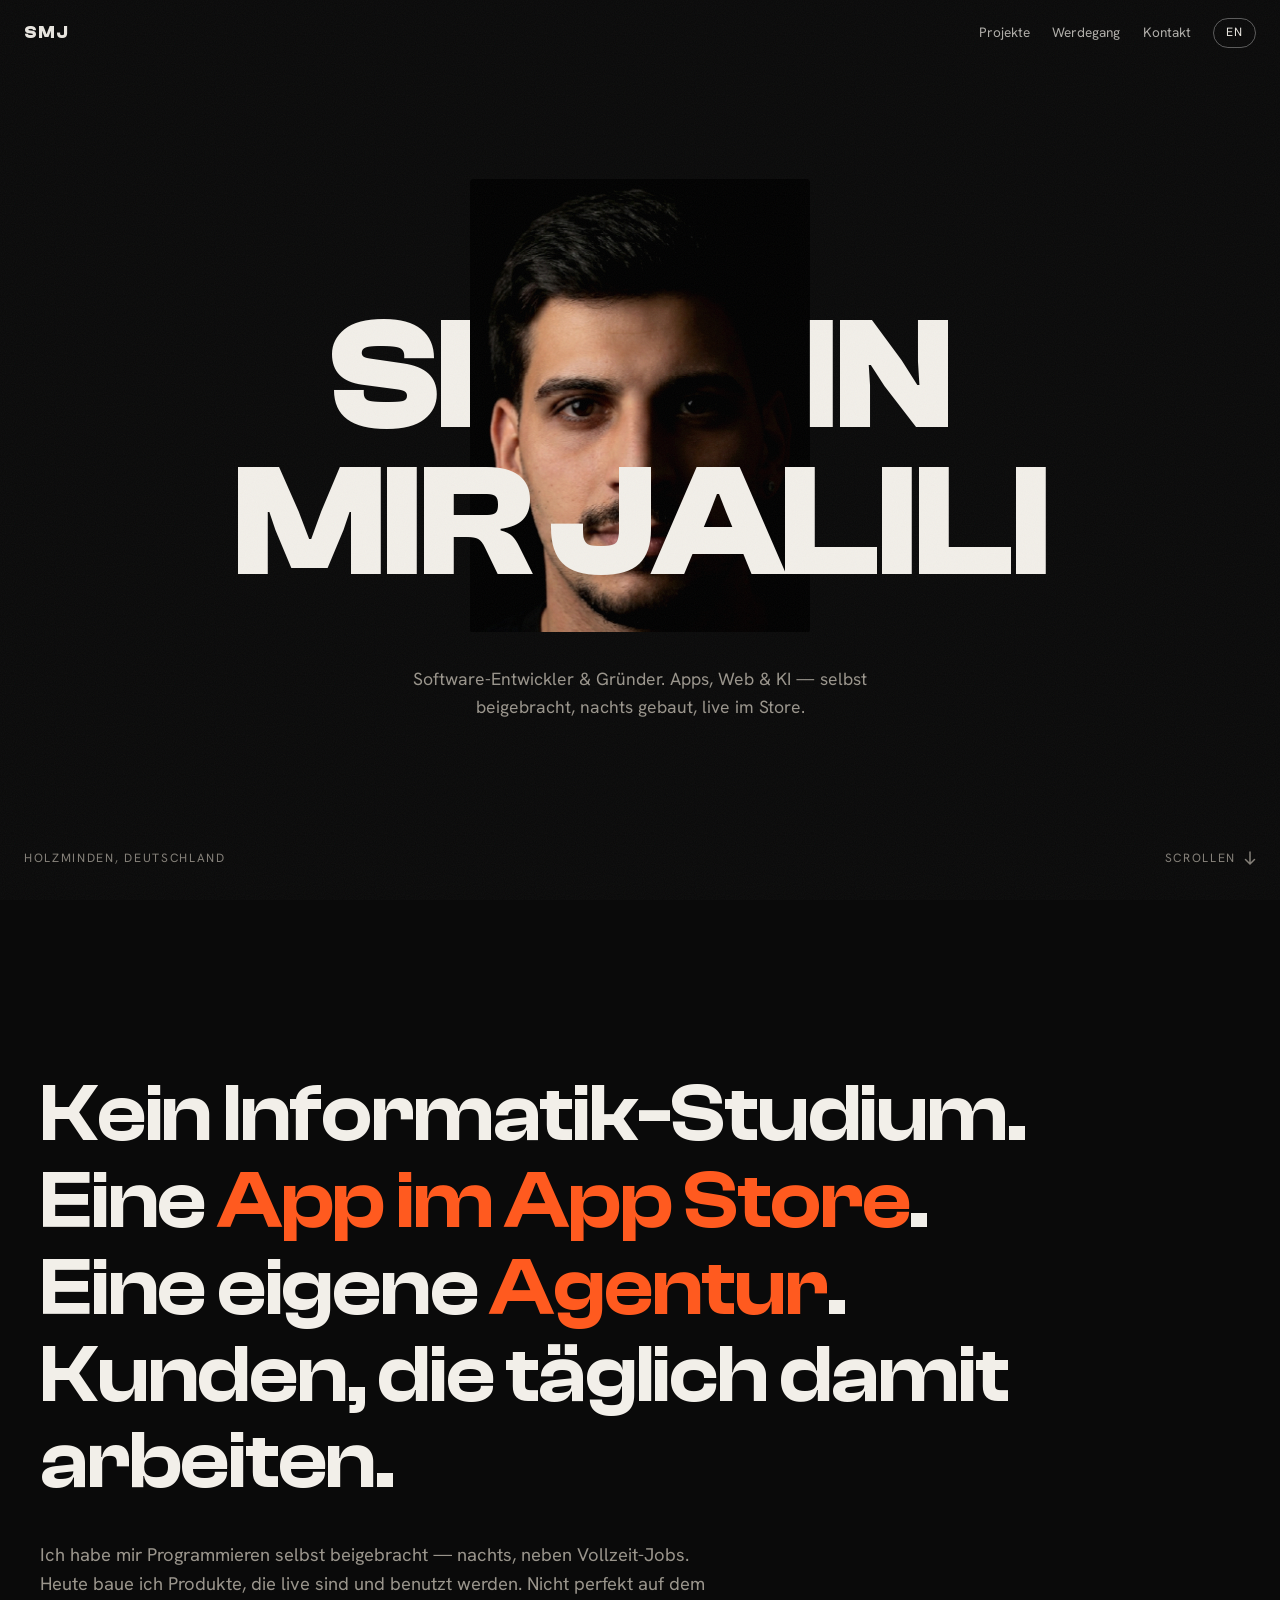
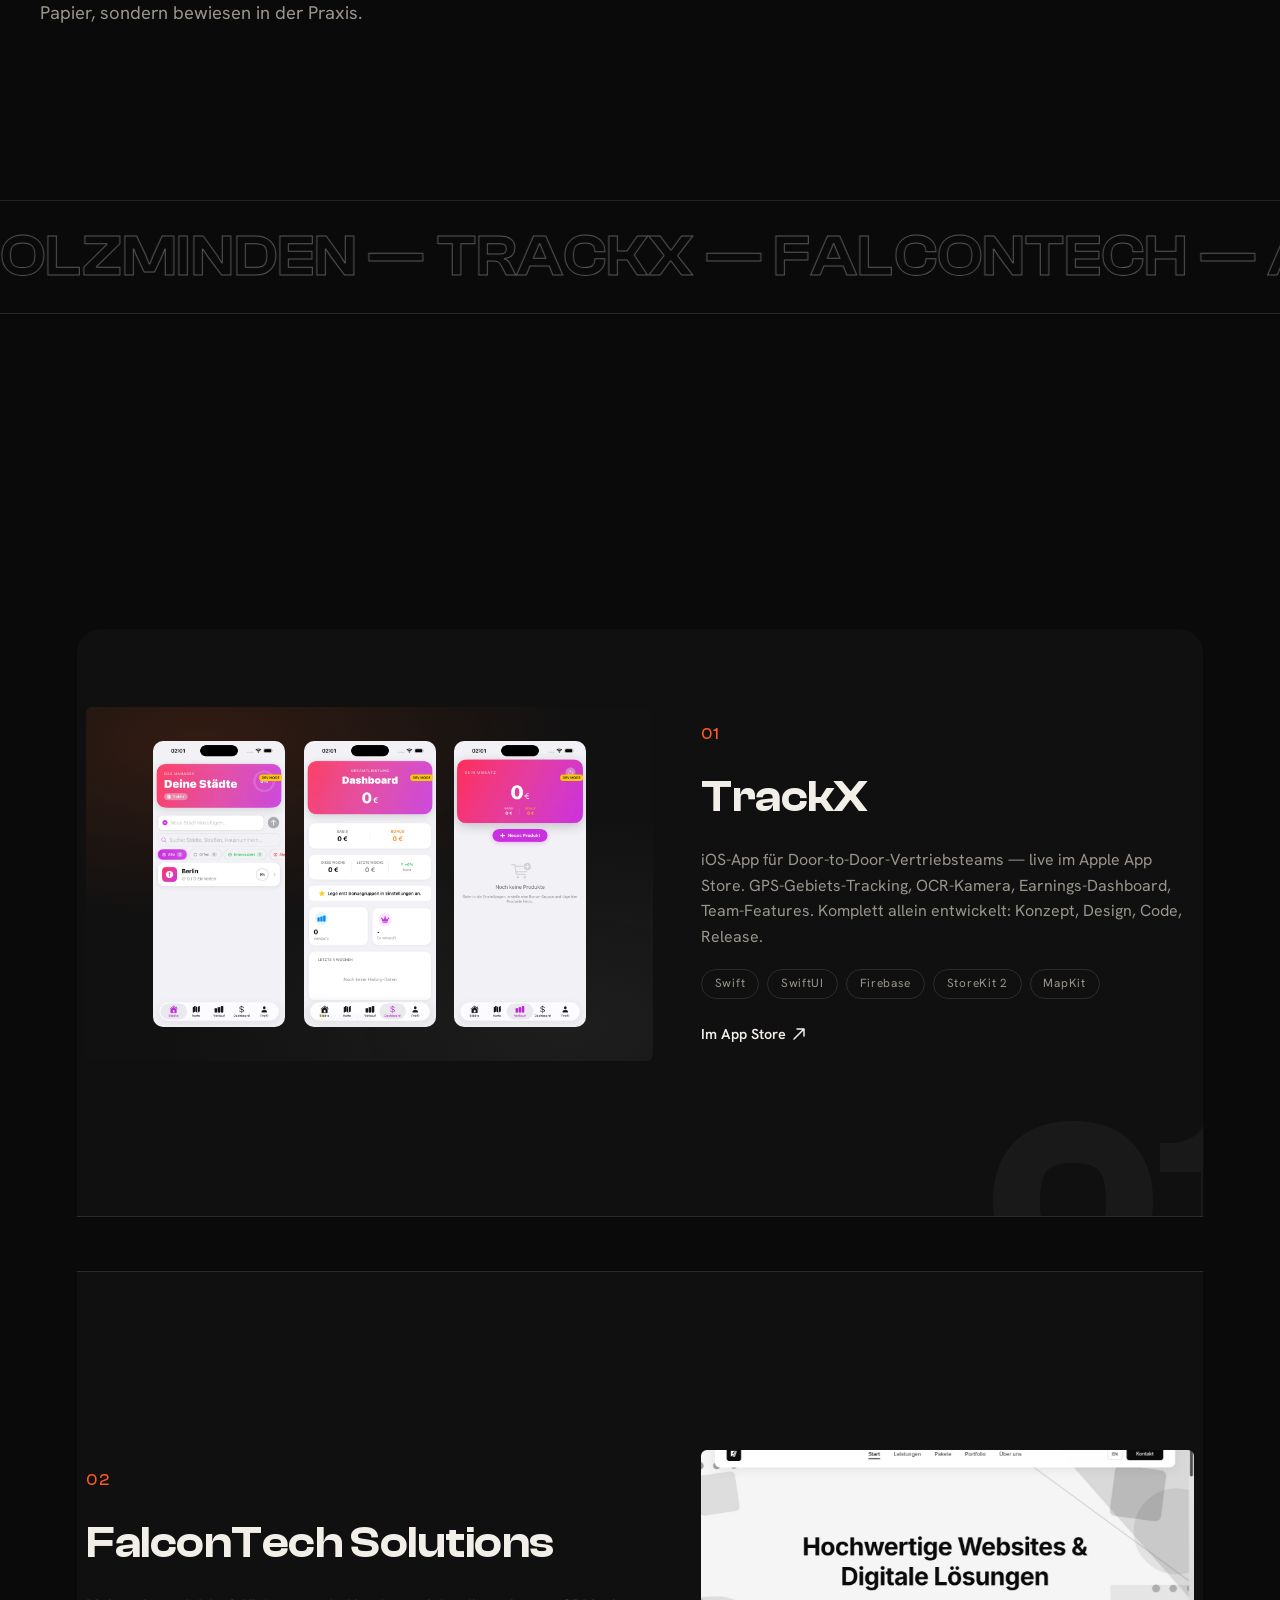
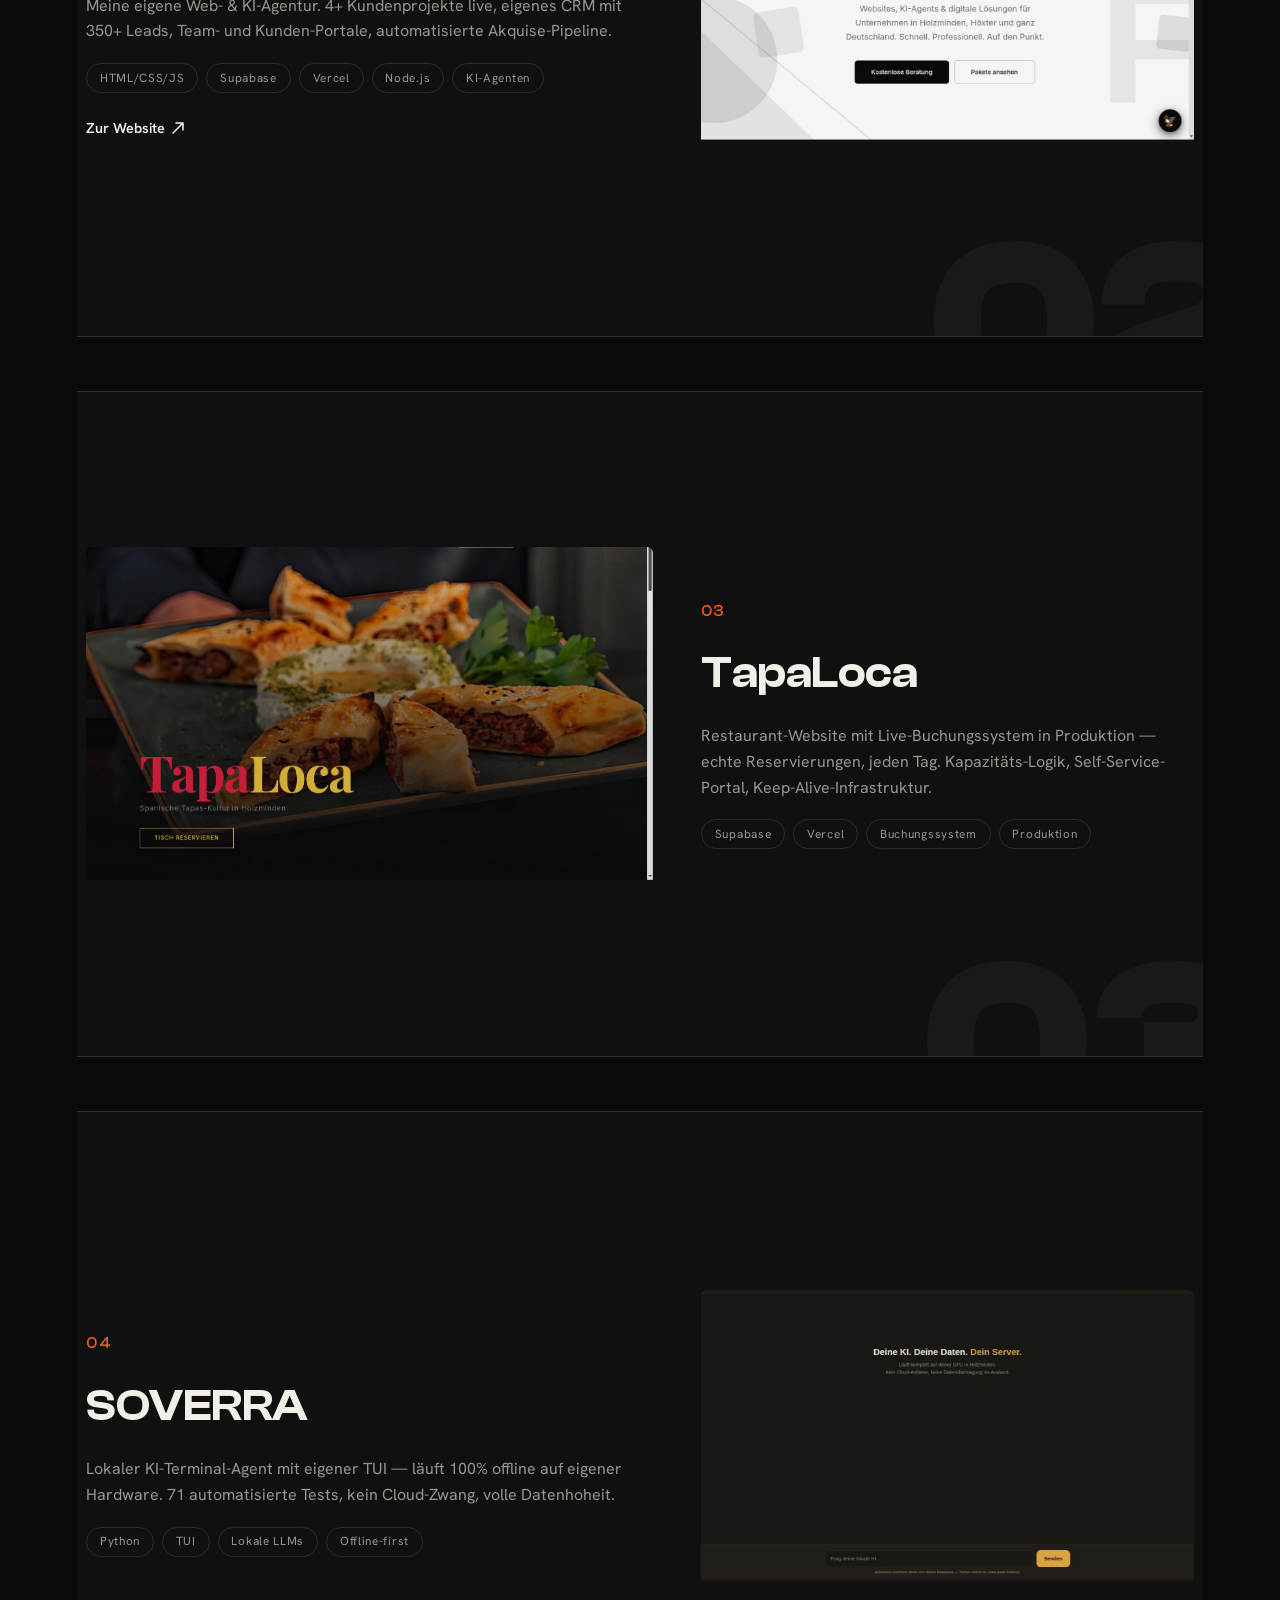
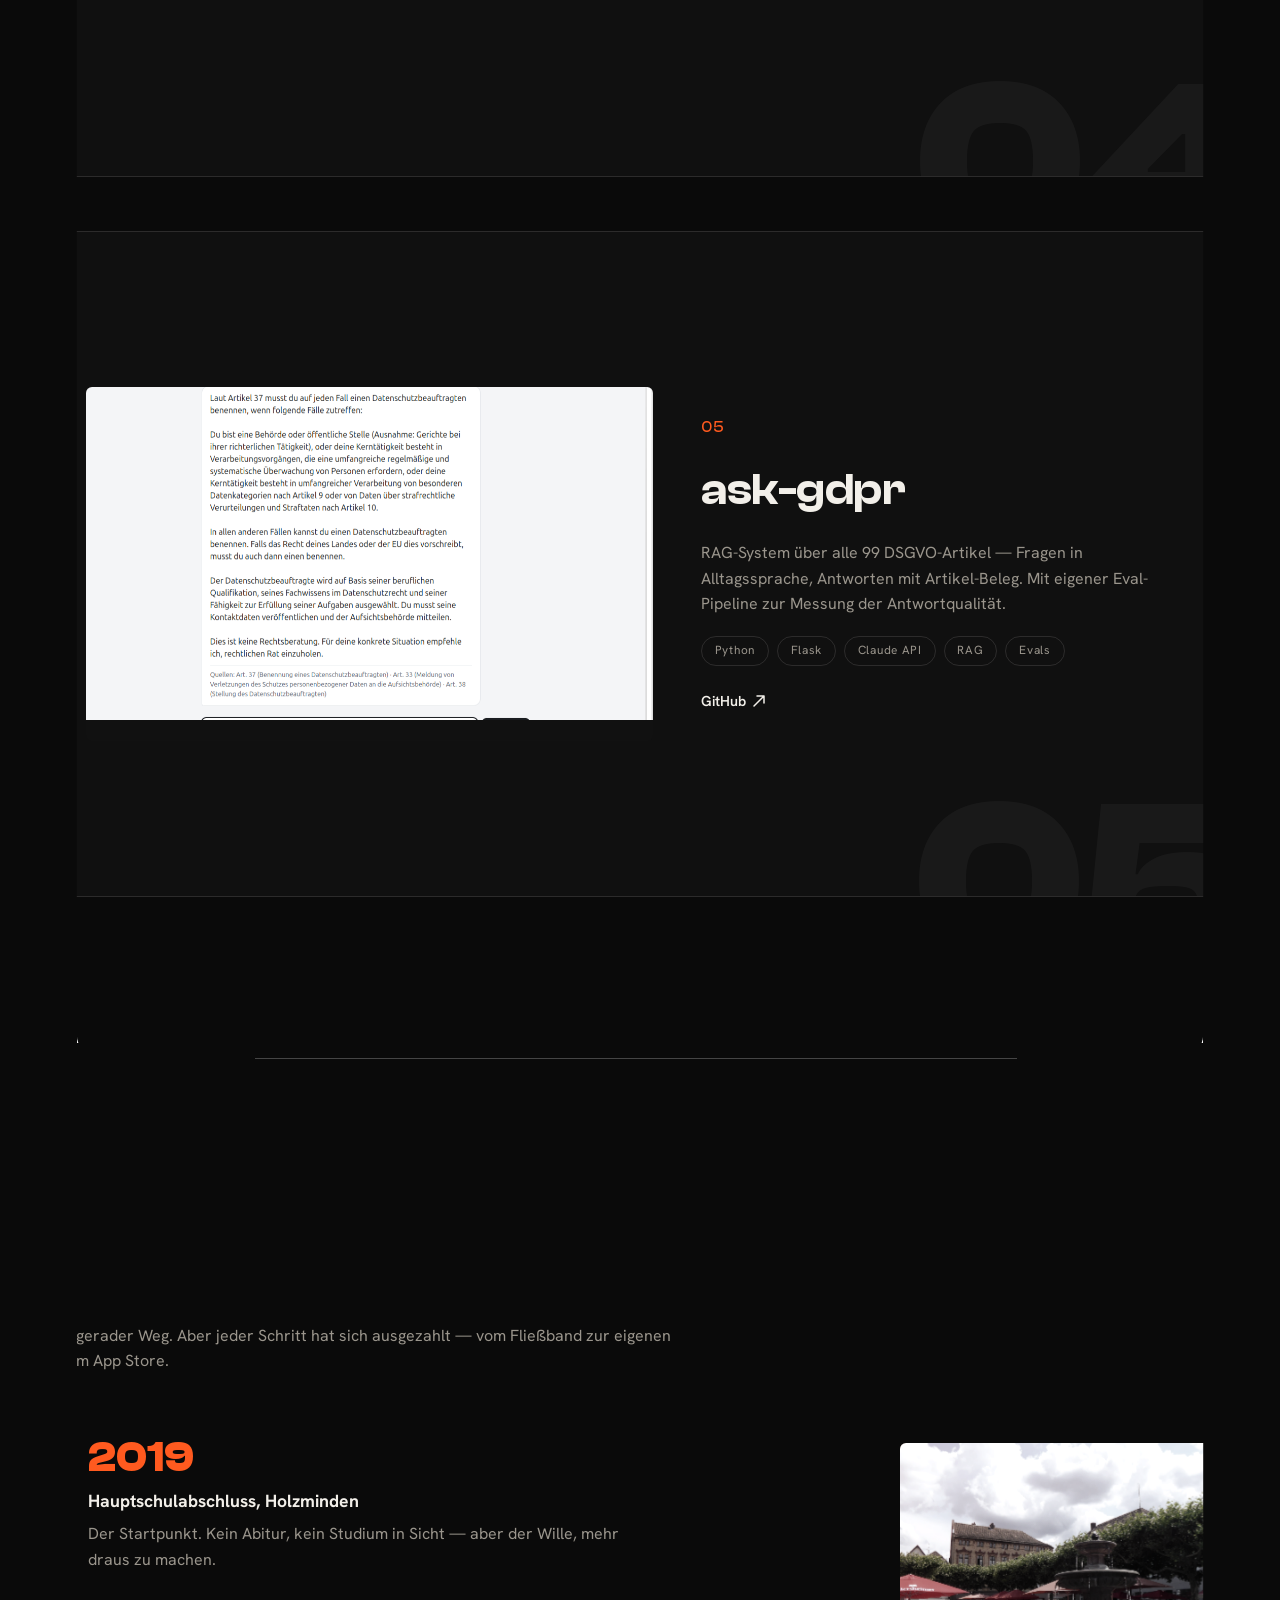
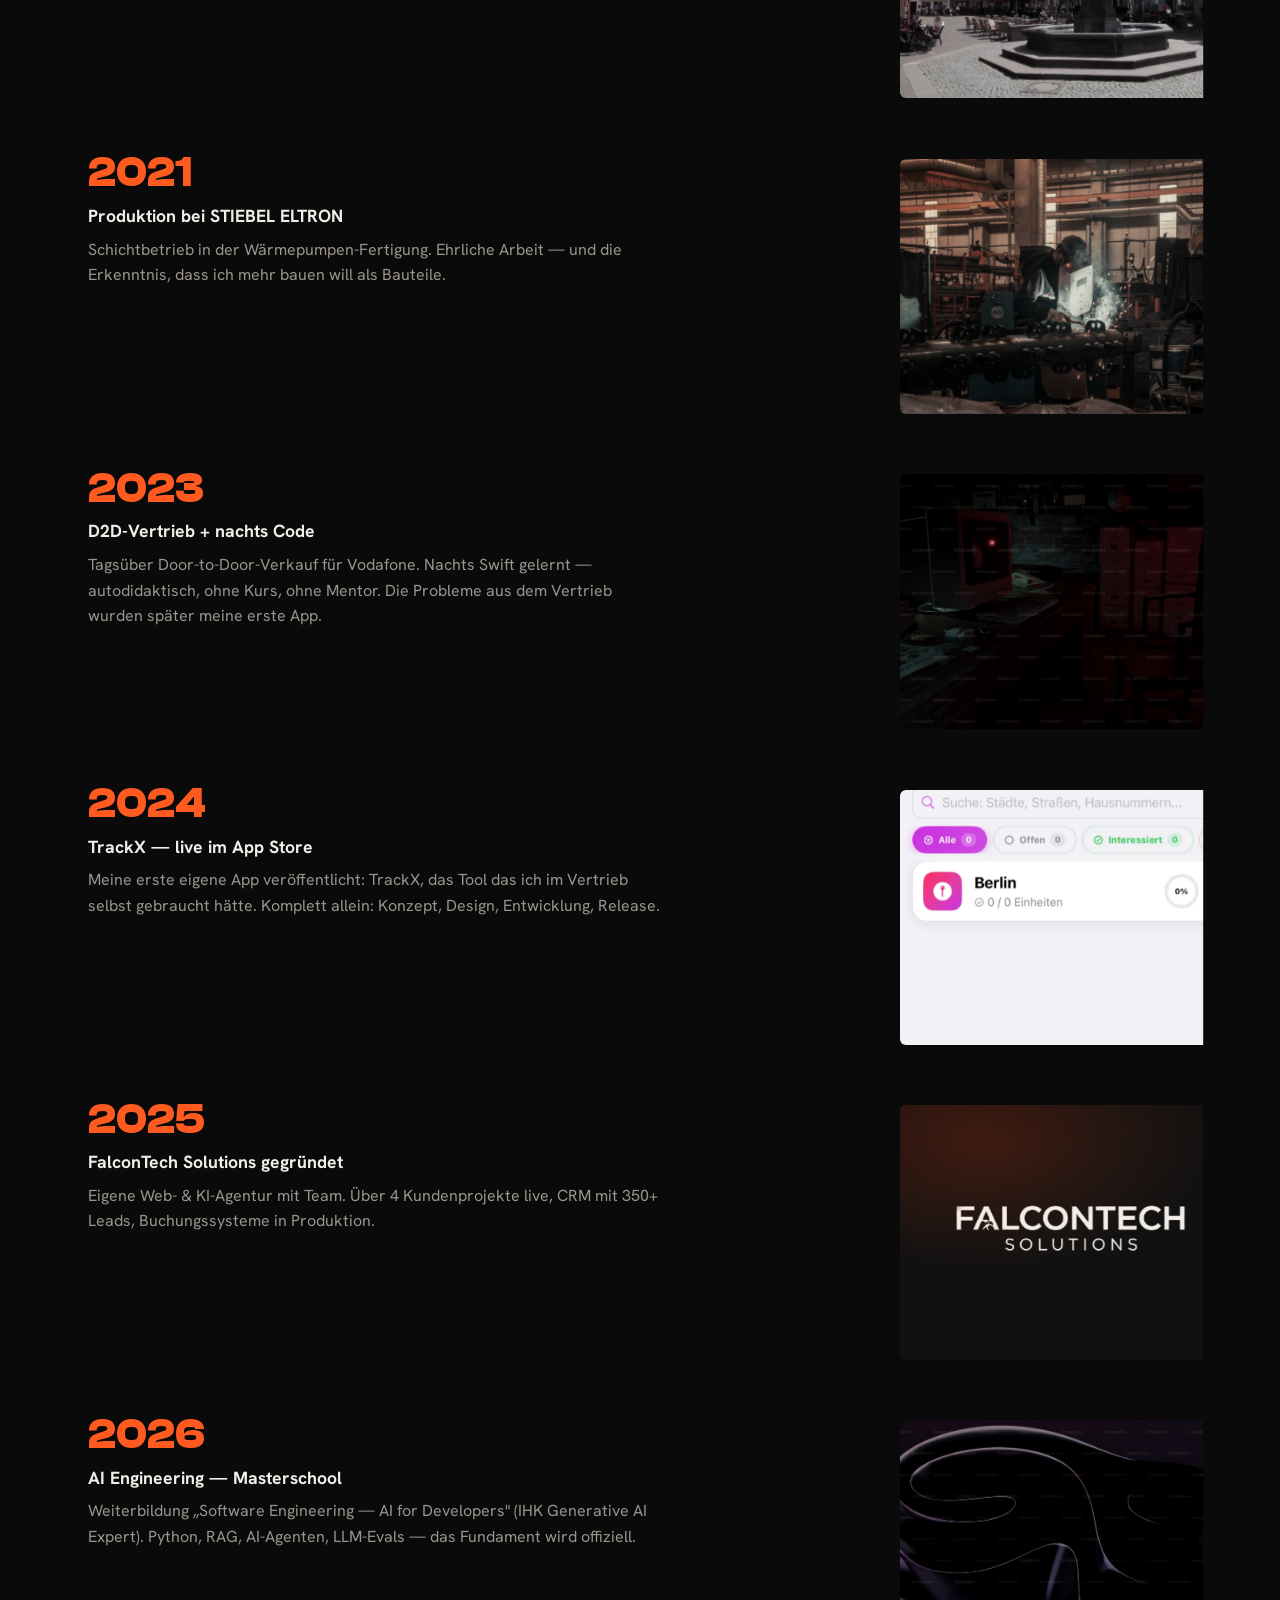
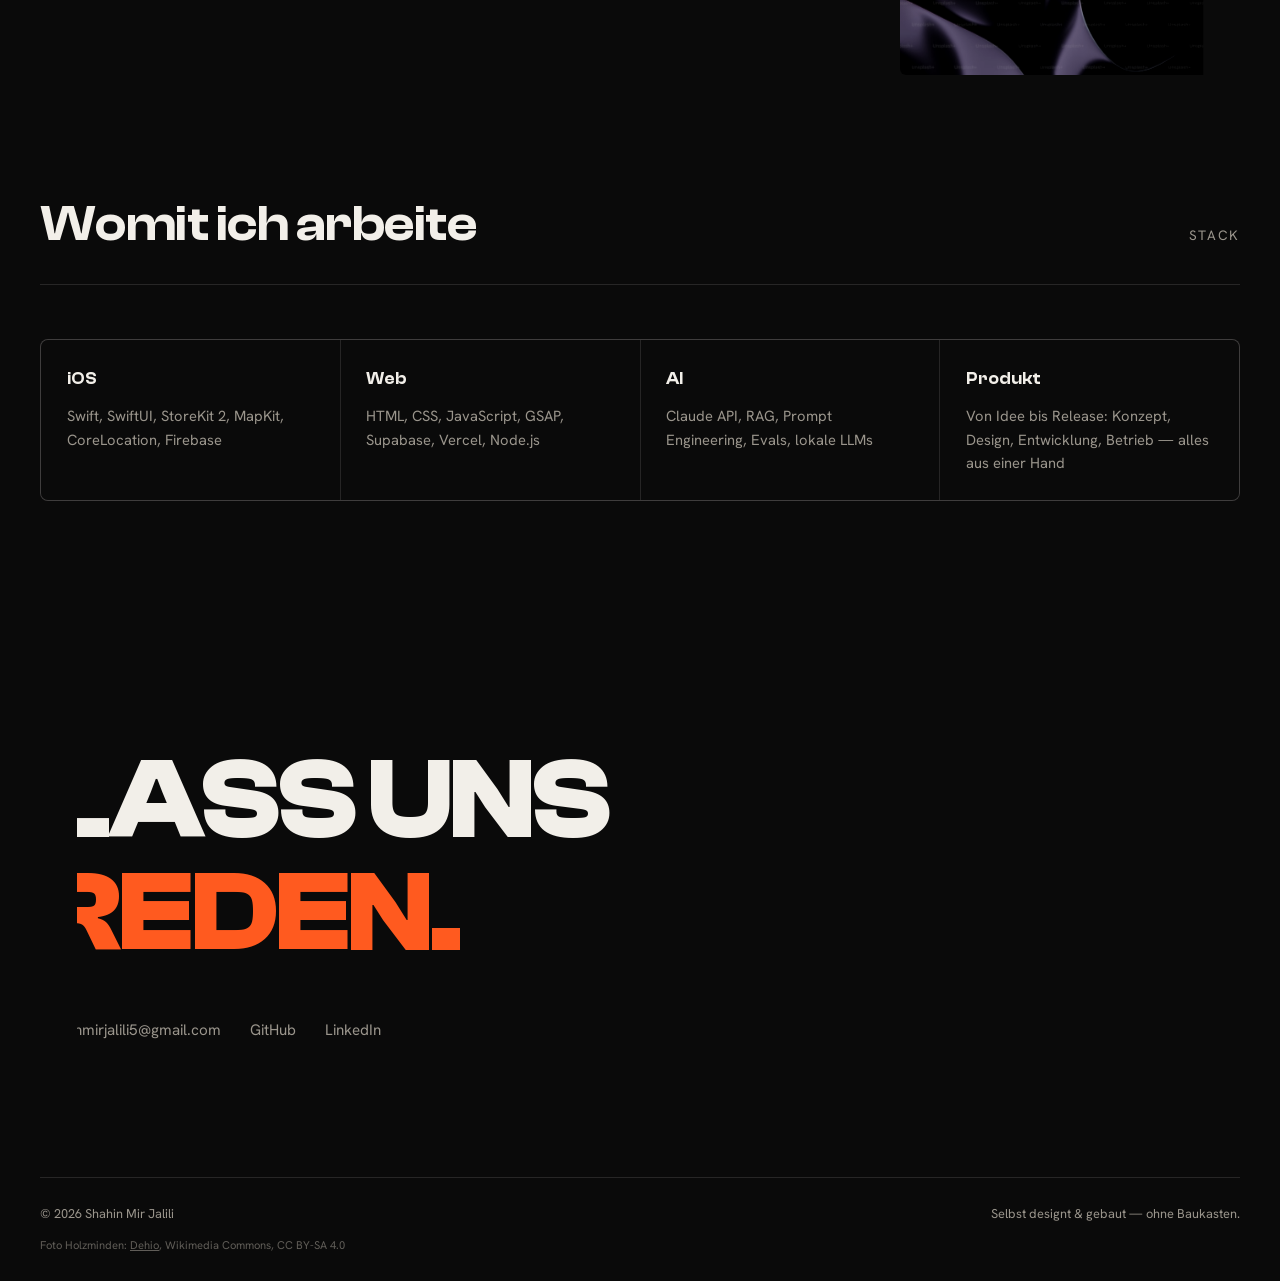
==== commit b9a4bb58: "Mein Weg: echtes Holzminden-Marktplatz-Foto (Wikimedia, CC BY-SA 4.0 + Bildnachweis) und FalconTech-" ====
--- a/index.html
+++ b/index.html
@@ -185,7 +185,7 @@
               <div class="tl__title" data-i18n="tl.2019.t">Hauptschulabschluss, Holzminden</div>
               <p class="tl__text" data-i18n="tl.2019.x">Der Startpunkt. Kein Abitur, kein Studium in Sicht — aber der Wille, mehr draus zu machen.</p>
             </div>
-            <div class="tl__photo" data-photo="timeline-2019"><img src="assets/journey/timeline-2019.jpg" alt="Fachwerkgasse in Holzminden" loading="lazy"></div>
+            <div class="tl__photo" data-photo="timeline-2019"><img src="assets/journey/timeline-2019.jpg" alt="Marktplatz in Holzminden" loading="lazy"></div>
           </div>
         </div>
 
@@ -237,7 +237,7 @@
               <div class="tl__title" data-i18n="tl.2025.t">FalconTech Solutions gegründet</div>
               <p class="tl__text" data-i18n="tl.2025.x">Eigene Web- &amp; KI-Agentur mit Team. Über 4 Kundenprojekte live, CRM mit 350+ Leads, Buchungssysteme in Produktion.</p>
             </div>
-            <div class="tl__photo" data-photo="timeline-2025"><img src="assets/journey/timeline-2025.jpg" alt="Arbeitsplatz mit Monitoren" loading="lazy"></div>
+            <div class="tl__photo tl__photo--logo" data-photo="timeline-2025"><img src="assets/journey/falcontech-logo-white.png" alt="FalconTech Solutions — Logo" loading="lazy"></div>
           </div>
         </div>
 
@@ -302,6 +302,7 @@
   <footer class="footer wrap">
     <span>© 2026 Shahin Mir Jalili</span>
     <span data-i18n="footer.note">Selbst designt &amp; gebaut — ohne Baukasten.</span>
+    <span class="footer__credit">Foto Holzminden: <a href="https://commons.wikimedia.org/wiki/File:Holzminden_Marktplatz.jpg" target="_blank" rel="noopener">Dehio</a>, Wikimedia Commons, CC BY-SA 4.0</span>
   </footer>
 
   <script src="assets/vendor/gsap.min.js"></script>
--- a/assets/style.css
+++ b/assets/style.css
@@ -332,6 +332,17 @@
 .tl__item.is-in .tl__photo img, .tl__photo:hover img { filter: grayscale(0.6) contrast(1.05); }
 .tl__photo--color img, .tl__item.is-in .tl__photo--color img { filter: none; }
 .tl__photo--color::after { background: none; }
+.tl__photo--logo {
+  display: grid; place-items: center;
+  background:
+    radial-gradient(120% 90% at 25% 15%, rgba(255,90,31,0.16), transparent 55%),
+    var(--bg-soft);
+}
+.tl__photo--logo img {
+  width: 72%; height: auto; object-fit: contain;
+  filter: none;
+}
+.tl__item.is-in .tl__photo--logo img, .tl__photo--logo:hover img { filter: none; }
 .tl__ghostyear {
   position: absolute; right: 0; top: -0.2em;
   font-family: var(--display); font-weight: 700;
@@ -375,6 +386,8 @@
   padding: 1.6rem 0; color: var(--ink-dim); font-size: 0.8rem;
   display: flex; justify-content: space-between; flex-wrap: wrap; gap: 0.8rem;
 }
+.footer__credit { flex-basis: 100%; font-size: 0.7rem; opacity: 0.6; }
+.footer__credit a { text-decoration: underline; }
 
 /* ===== Reveals (JS setzt .is-in) ===== */
 .reveal { opacity: 0; transform: translateY(28px); transition: opacity 0.7s ease, transform 0.7s ease; }
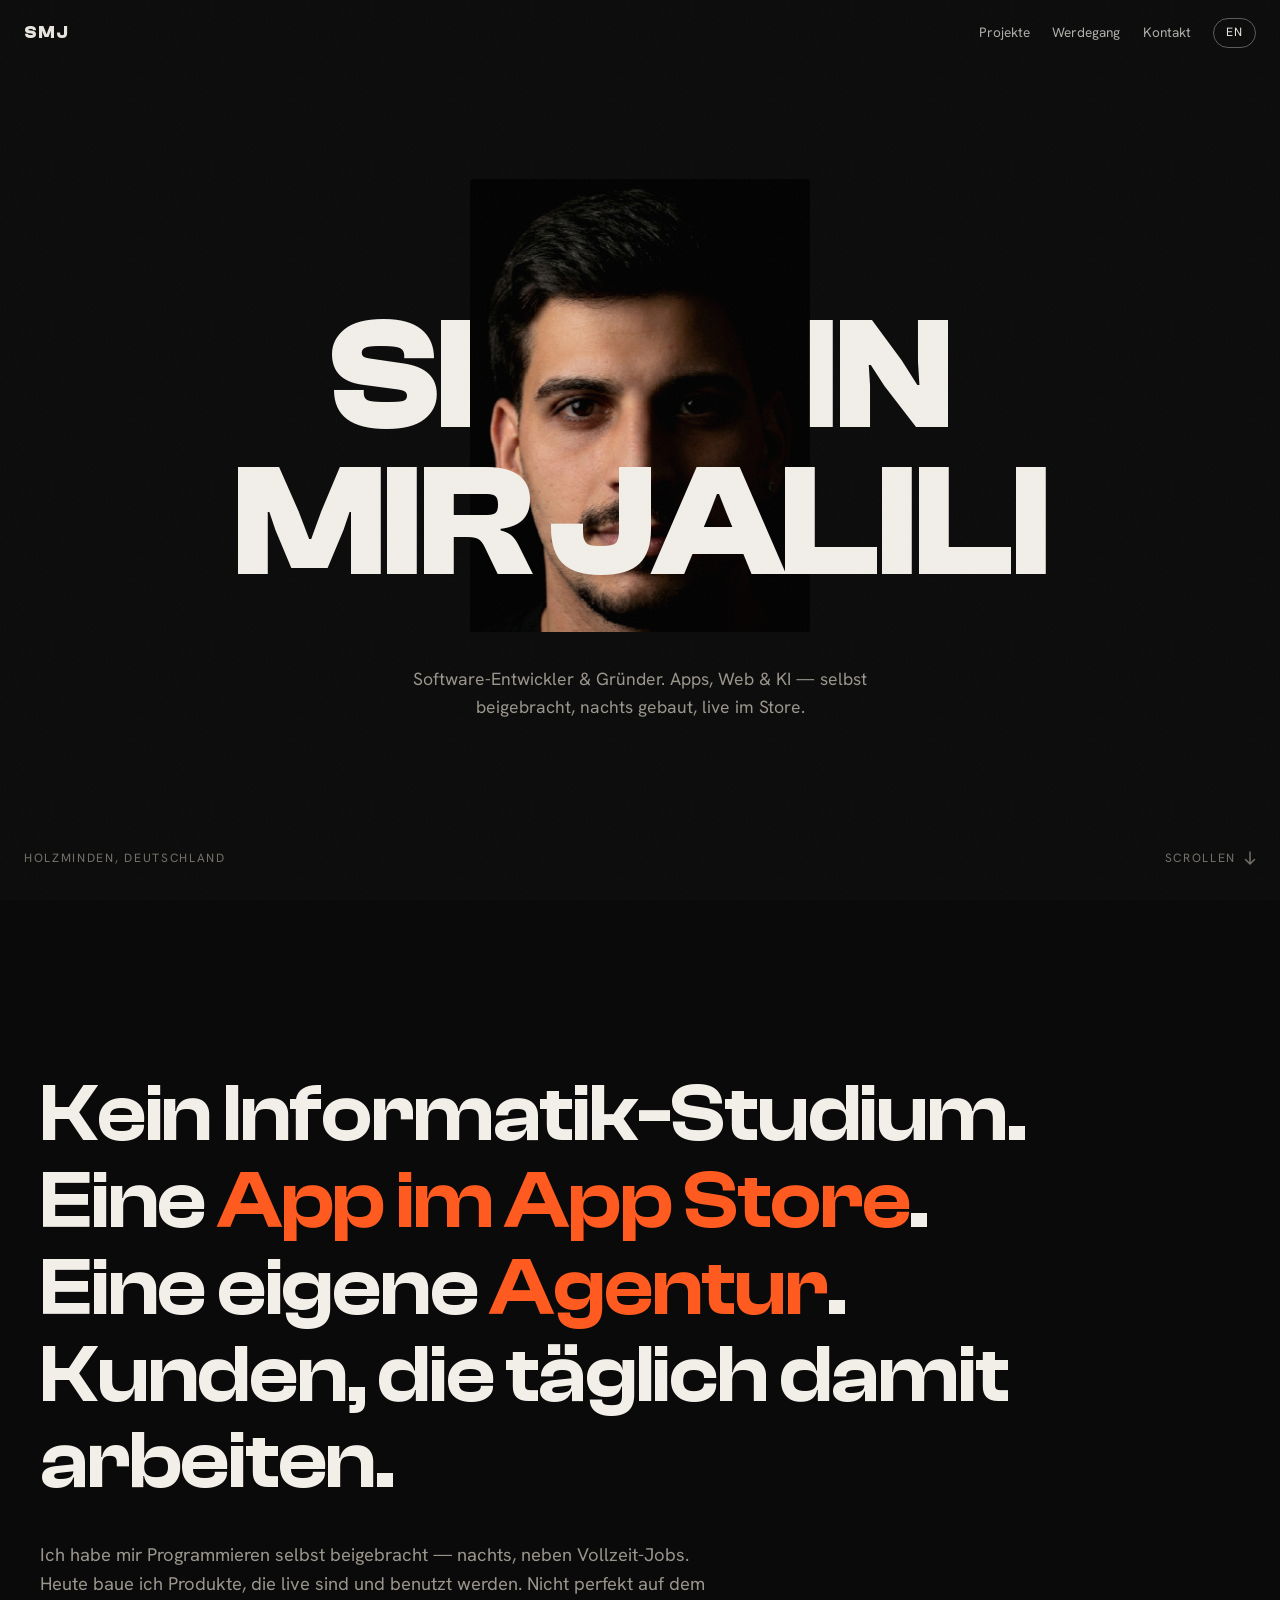
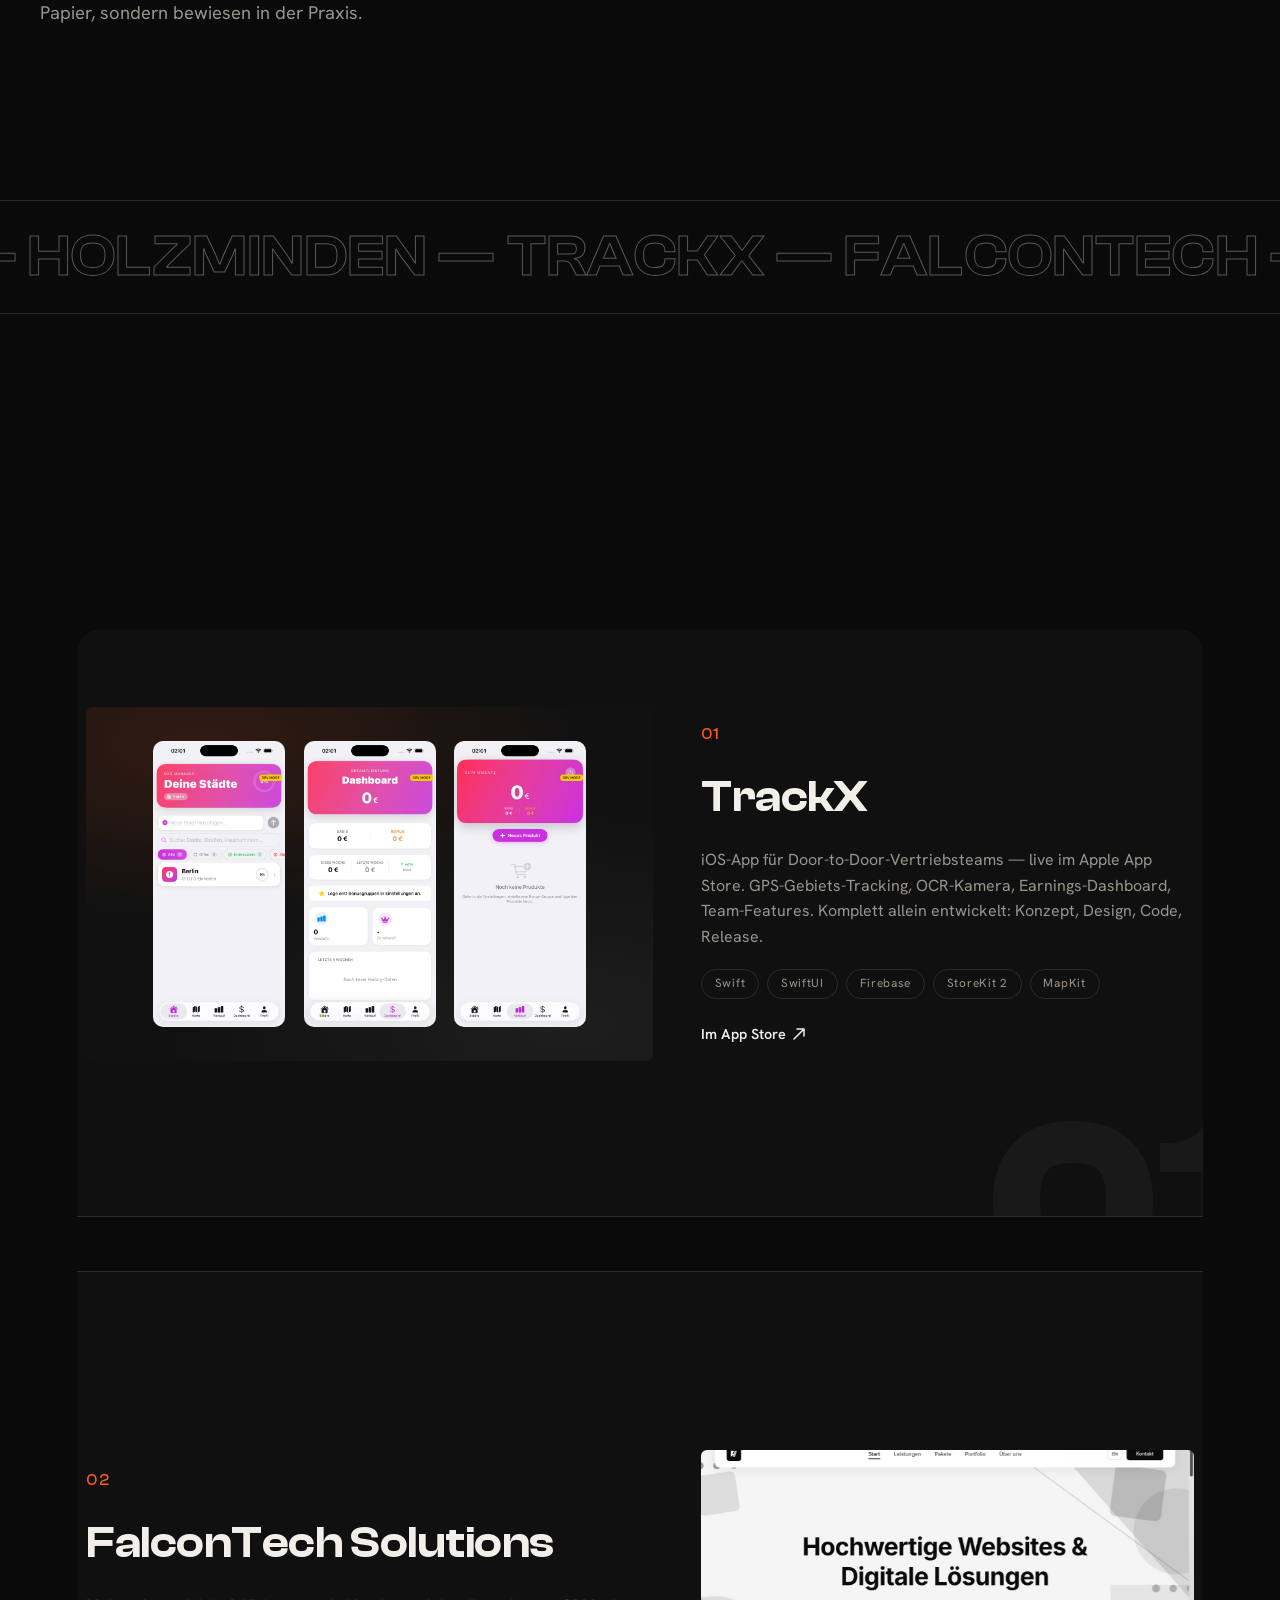
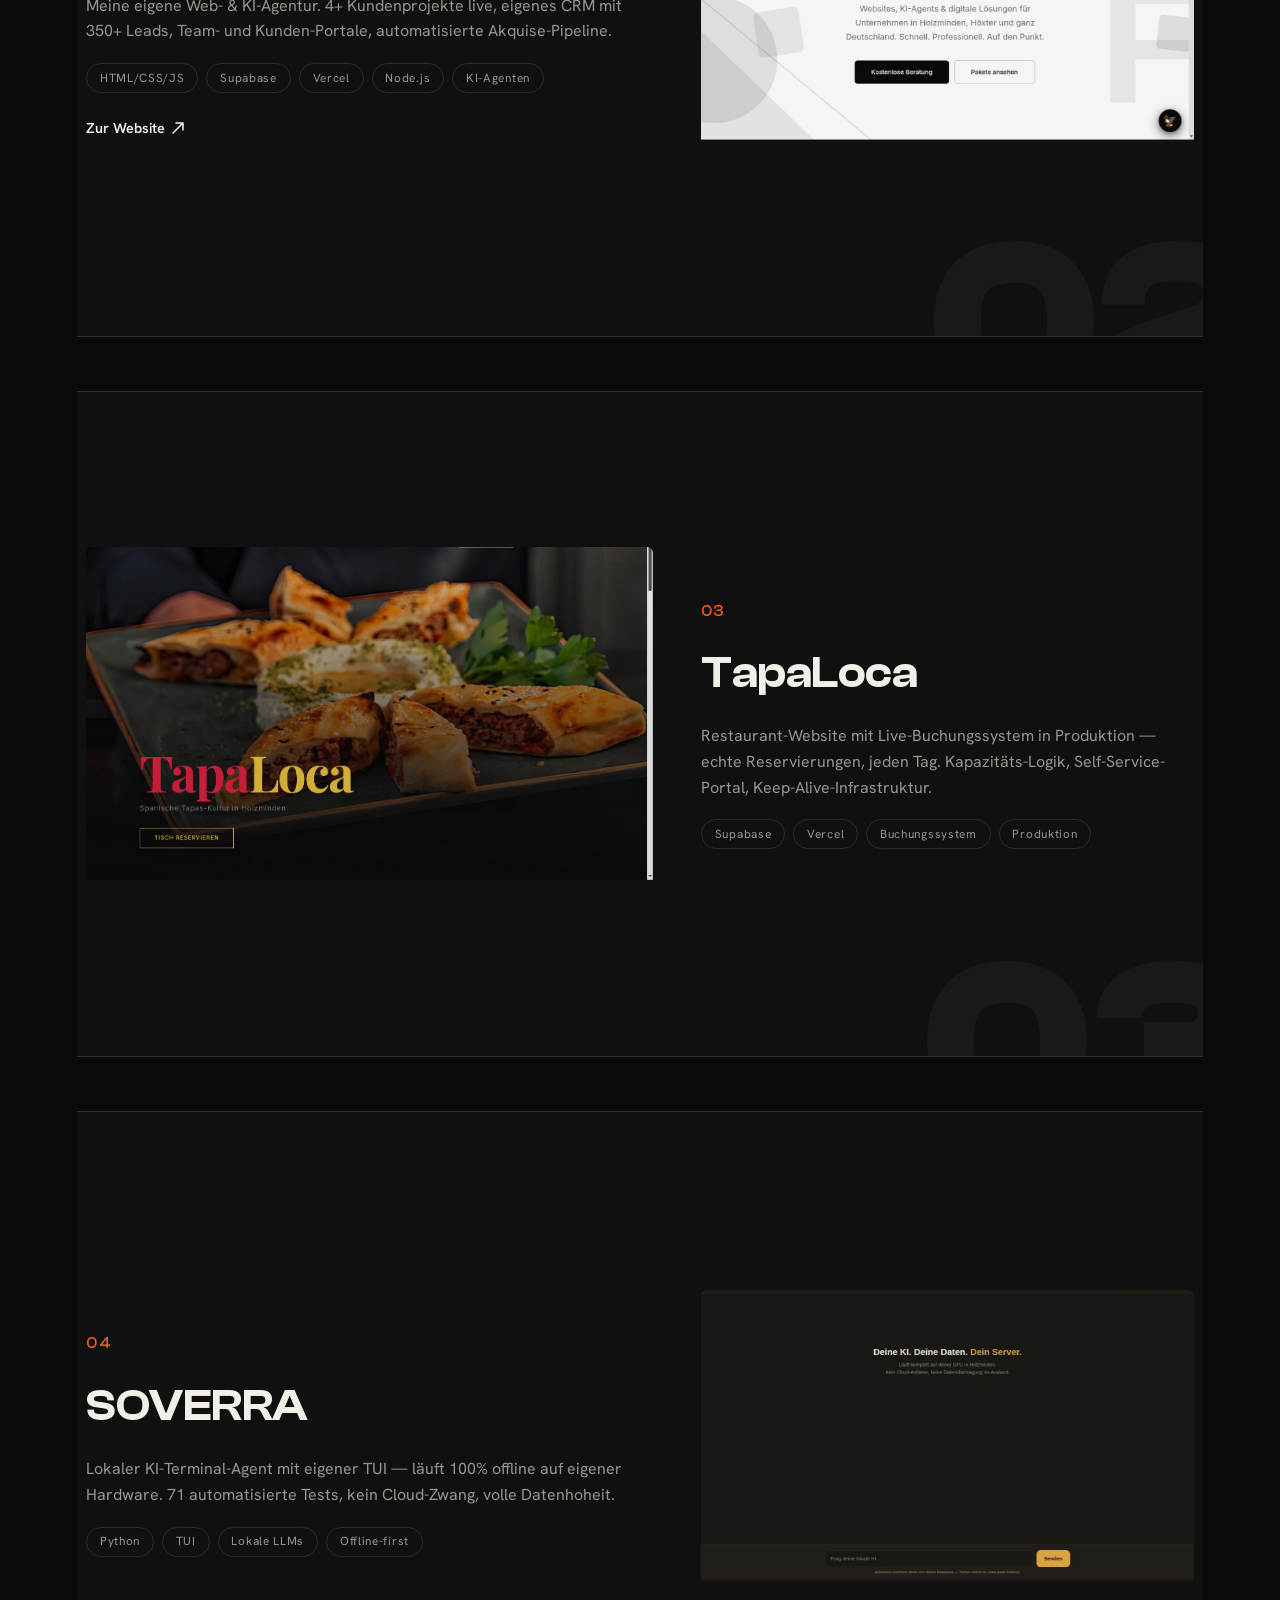
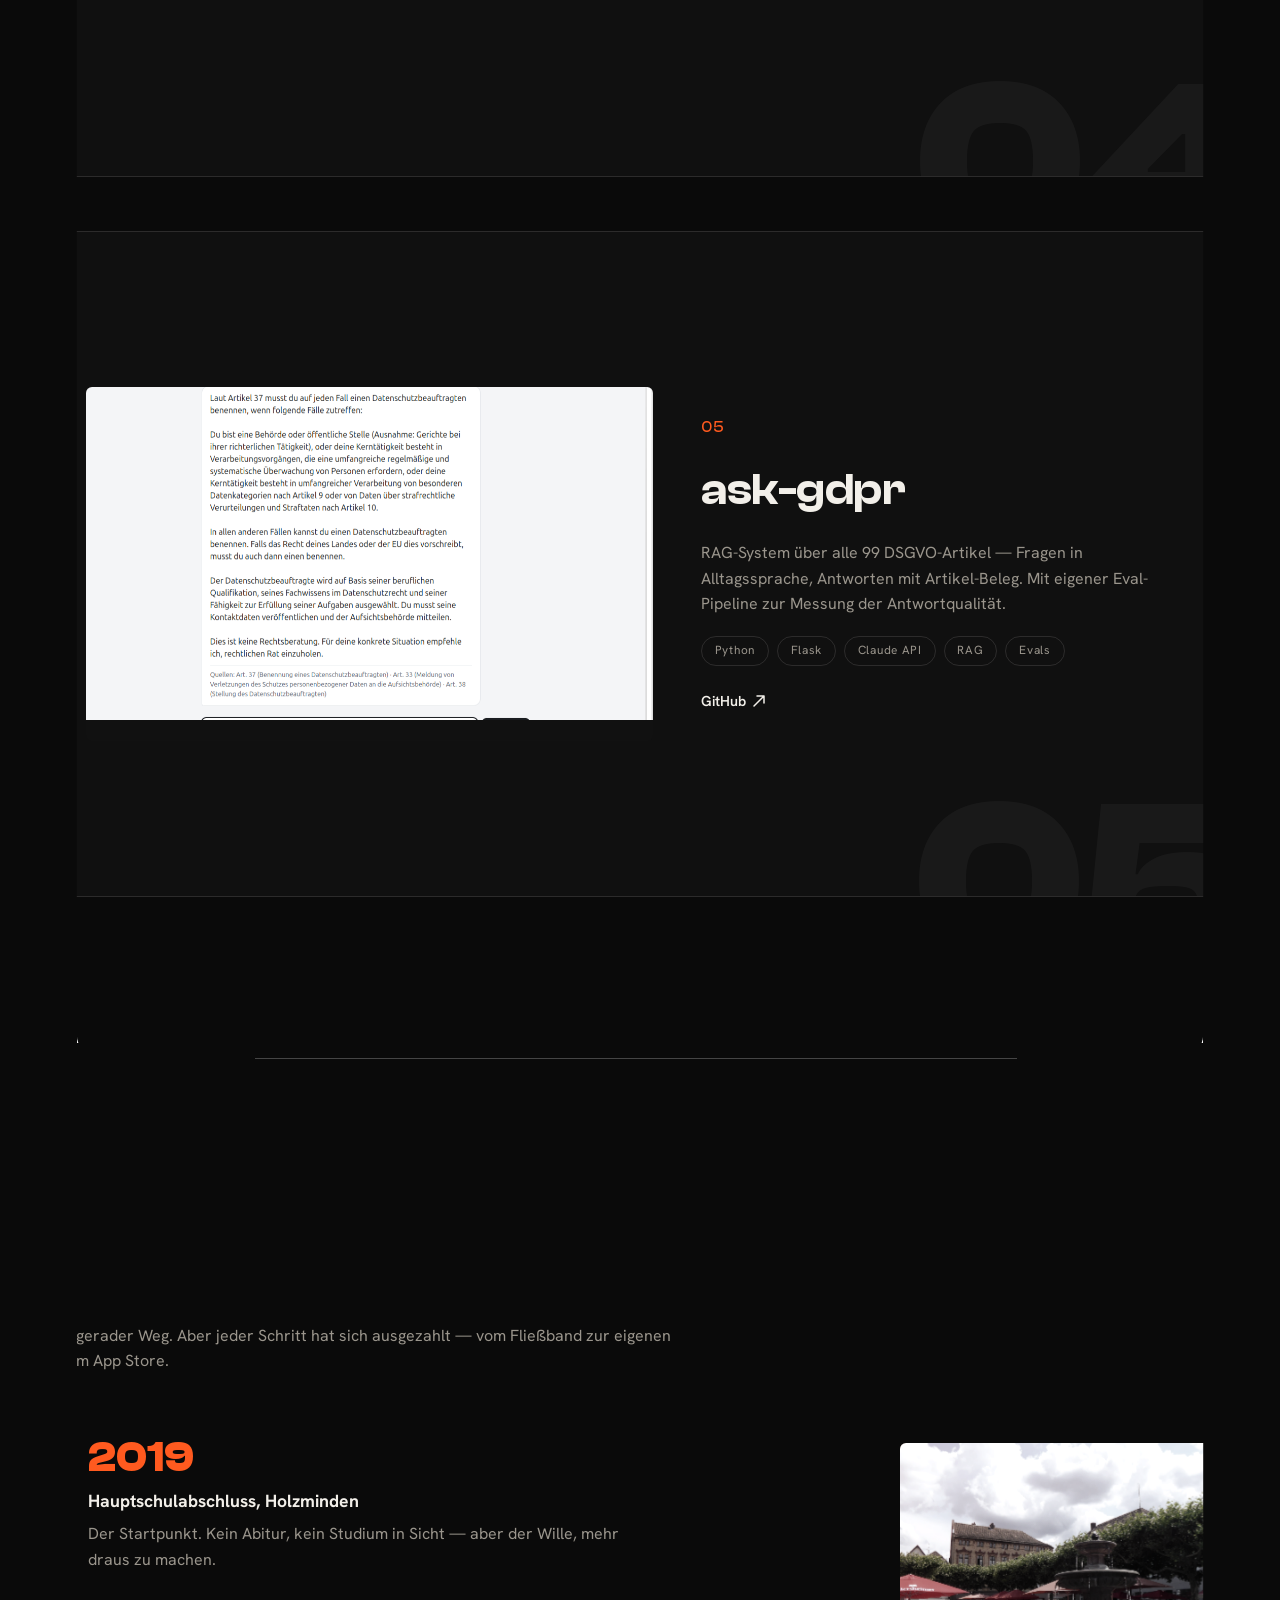
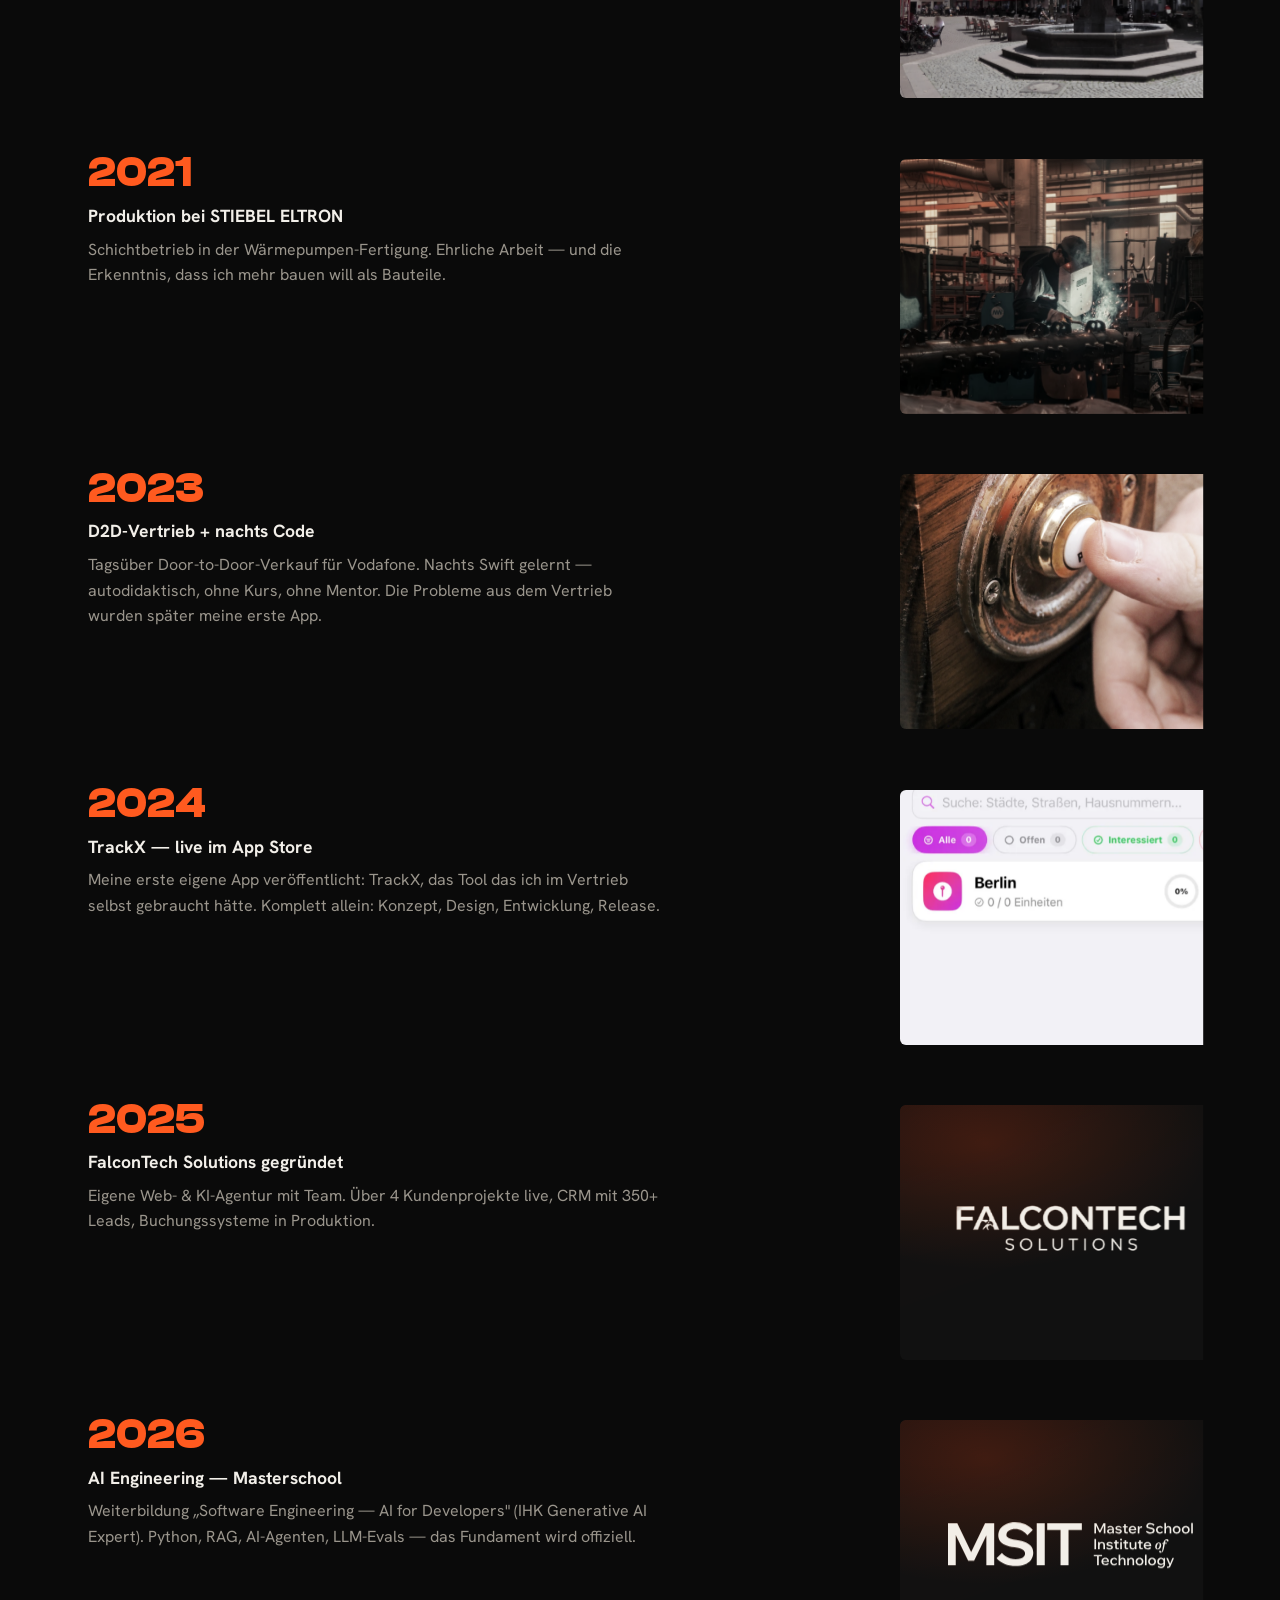
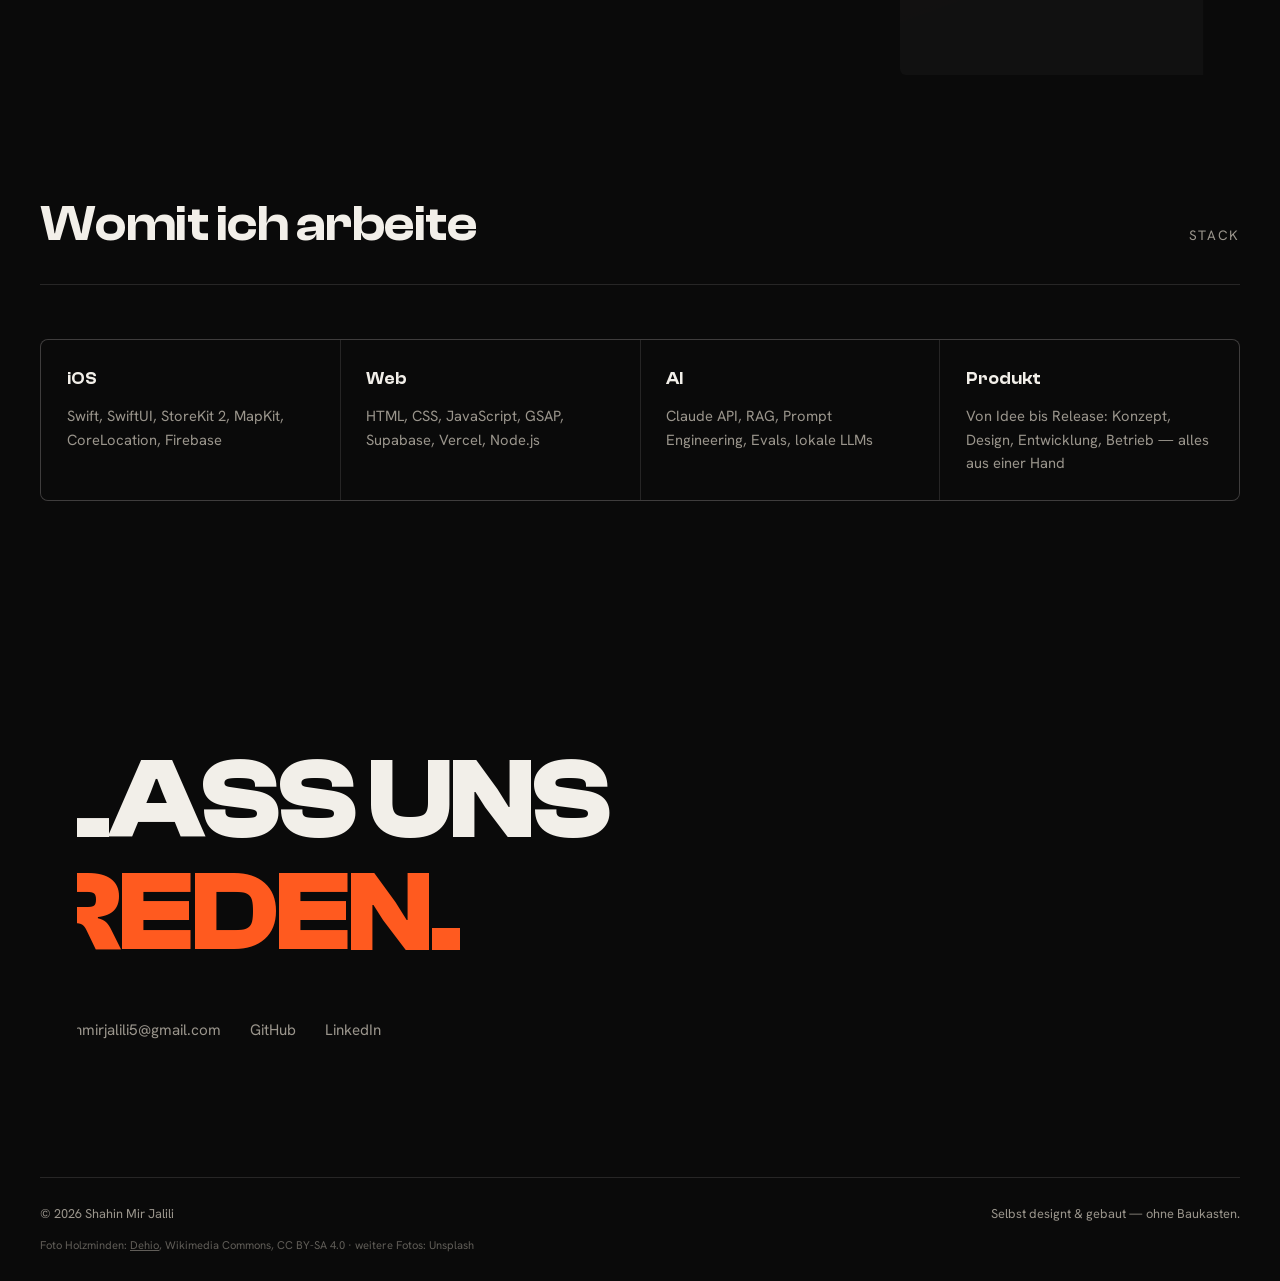
==== commit c72a246a: "Mein Weg: Türklingel-Foto für D2D-Vertrieb (2023), MSIT/Masterschool-Logo-Kachel (2026)" ====
--- a/index.html
+++ b/index.html
@@ -211,7 +211,7 @@
               <div class="tl__title" data-i18n="tl.2023.t">D2D-Vertrieb + nachts Code</div>
               <p class="tl__text" data-i18n="tl.2023.x">Tagsüber Door-to-Door-Verkauf für Vodafone. Nachts Swift gelernt — autodidaktisch, ohne Kurs, ohne Mentor. Die Probleme aus dem Vertrieb wurden später meine erste App.</p>
             </div>
-            <div class="tl__photo" data-photo="timeline-2023"><img src="assets/journey/timeline-2023.jpg" alt="Dunkler Schreibtisch mit Rechner bei Nacht" loading="lazy"></div>
+            <div class="tl__photo" data-photo="timeline-2023"><img src="assets/journey/timeline-2023-vertrieb.jpg" alt="Finger drückt eine Türklingel — Door-to-Door-Vertrieb" loading="lazy"></div>
           </div>
         </div>
 
@@ -250,7 +250,7 @@
               <div class="tl__title" data-i18n="tl.2026.t">AI Engineering — Masterschool</div>
               <p class="tl__text" data-i18n="tl.2026.x">Weiterbildung „Software Engineering — AI for Developers" (IHK Generative AI Expert). Python, RAG, AI-Agenten, LLM-Evals — das Fundament wird offiziell.</p>
             </div>
-            <div class="tl__photo" data-photo="timeline-2026"><img src="assets/journey/timeline-2026.jpg" alt="Abstrakte dunkle Formen" loading="lazy"></div>
+            <div class="tl__photo tl__photo--logo" data-photo="timeline-2026"><img src="assets/journey/masterschool-logo.svg" alt="Masterschool — Logo" loading="lazy"></div>
           </div>
         </div>
 
@@ -302,7 +302,7 @@
   <footer class="footer wrap">
     <span>© 2026 Shahin Mir Jalili</span>
     <span data-i18n="footer.note">Selbst designt &amp; gebaut — ohne Baukasten.</span>
-    <span class="footer__credit">Foto Holzminden: <a href="https://commons.wikimedia.org/wiki/File:Holzminden_Marktplatz.jpg" target="_blank" rel="noopener">Dehio</a>, Wikimedia Commons, CC BY-SA 4.0</span>
+    <span class="footer__credit">Foto Holzminden: <a href="https://commons.wikimedia.org/wiki/File:Holzminden_Marktplatz.jpg" target="_blank" rel="noopener">Dehio</a>, Wikimedia Commons, CC BY-SA 4.0 · weitere Fotos: Unsplash</span>
   </footer>
 
   <script src="assets/vendor/gsap.min.js"></script>
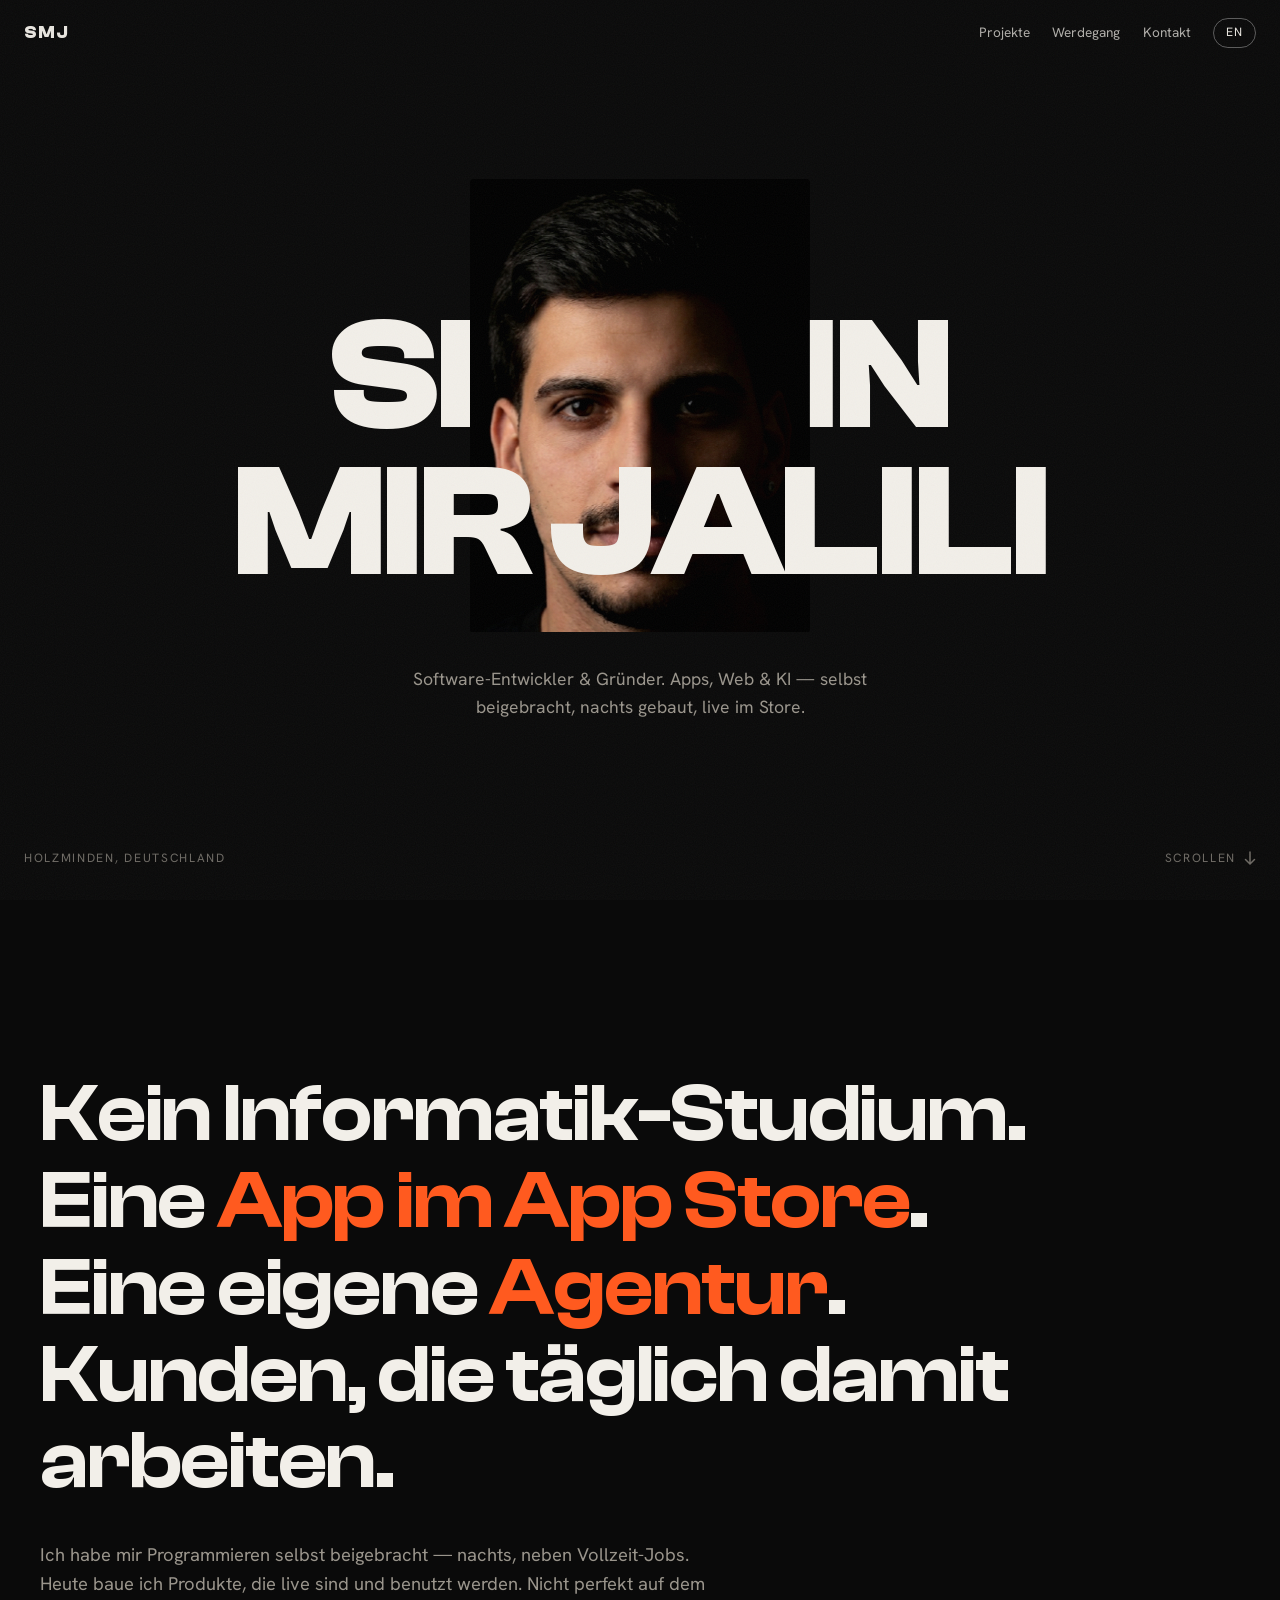
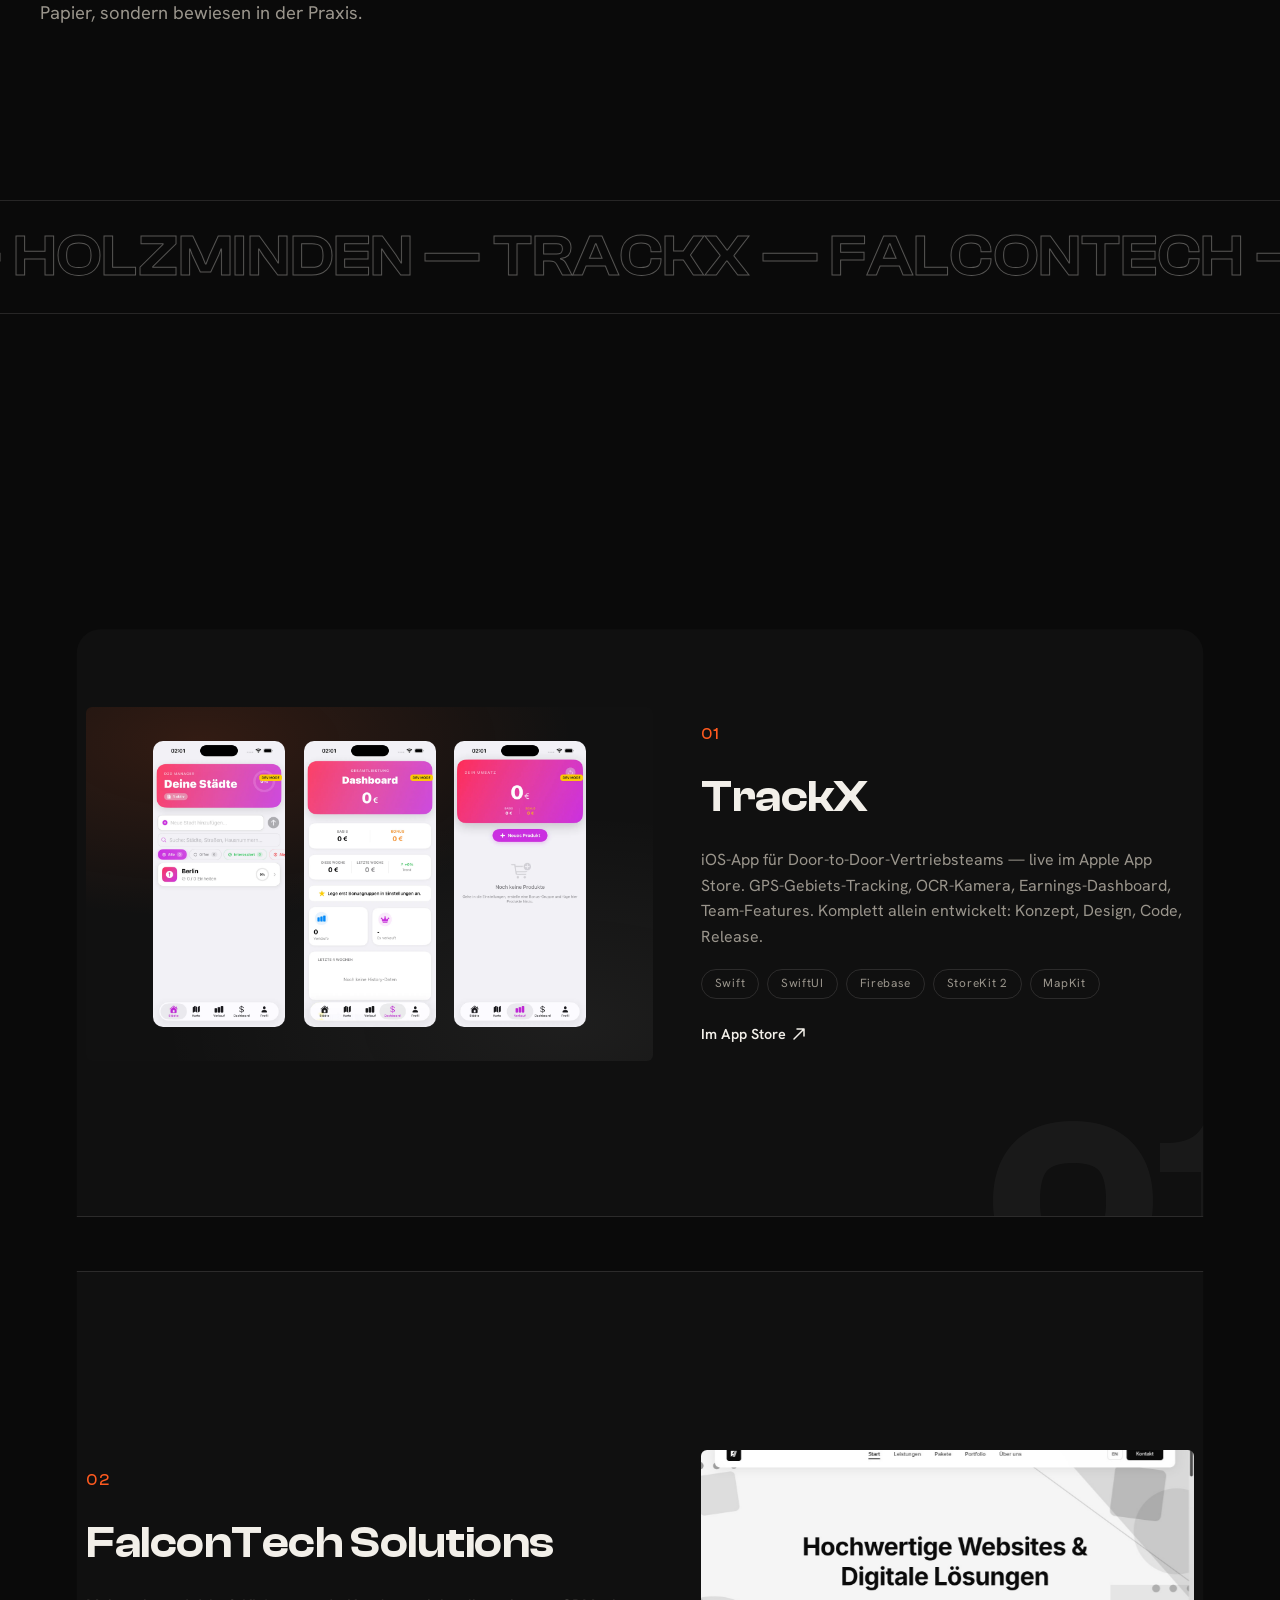
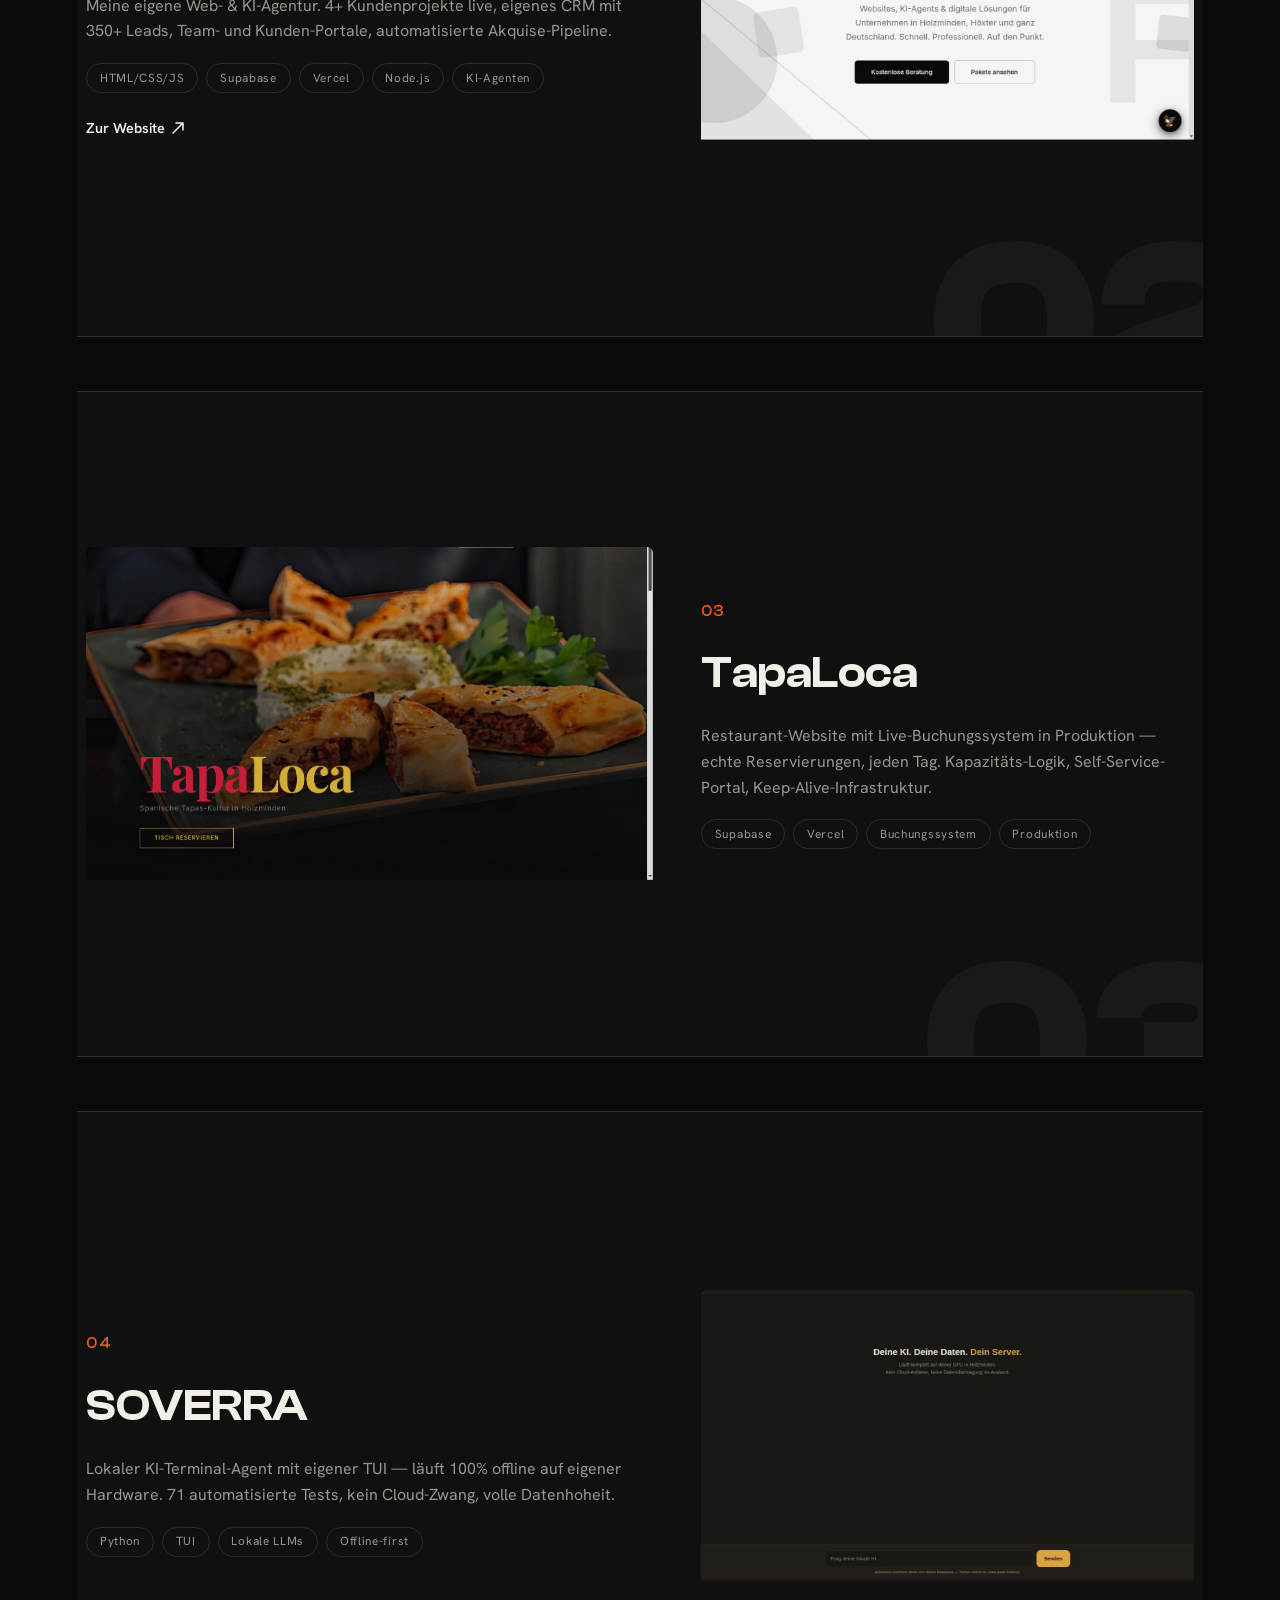
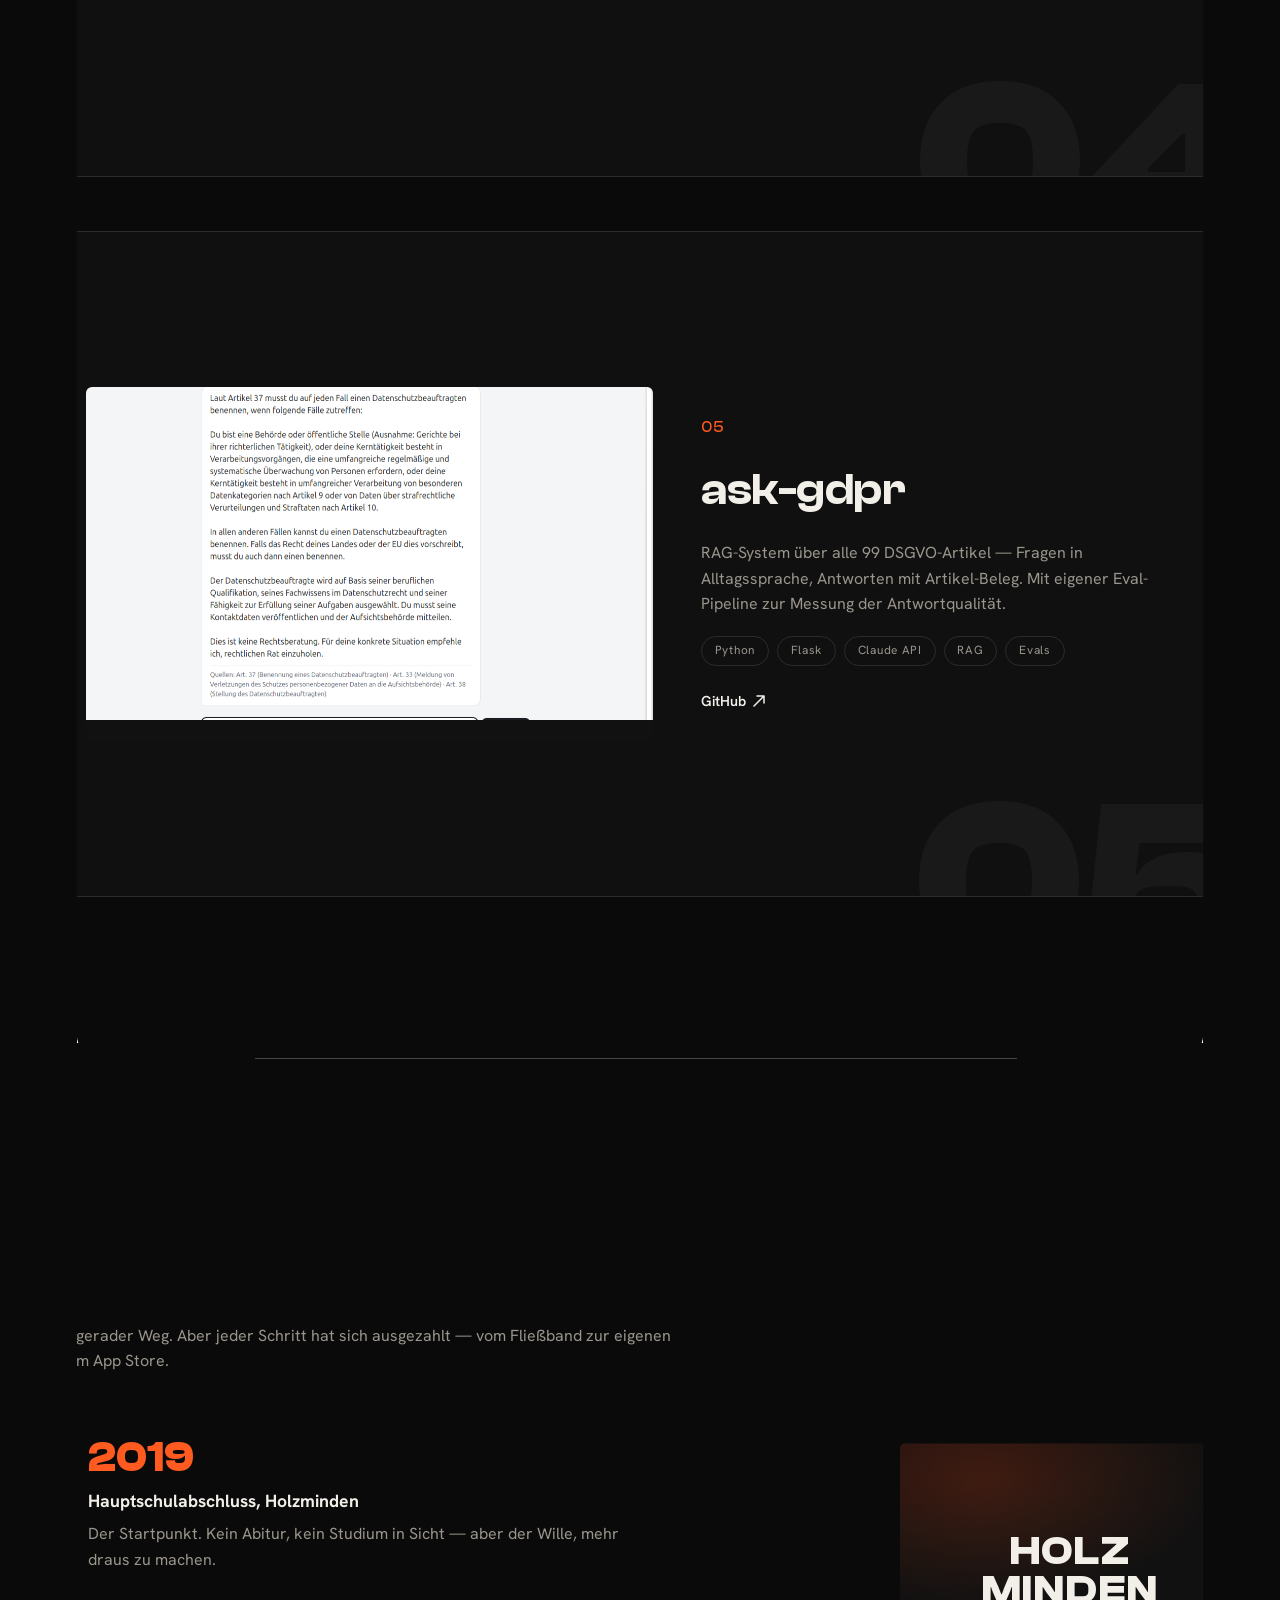
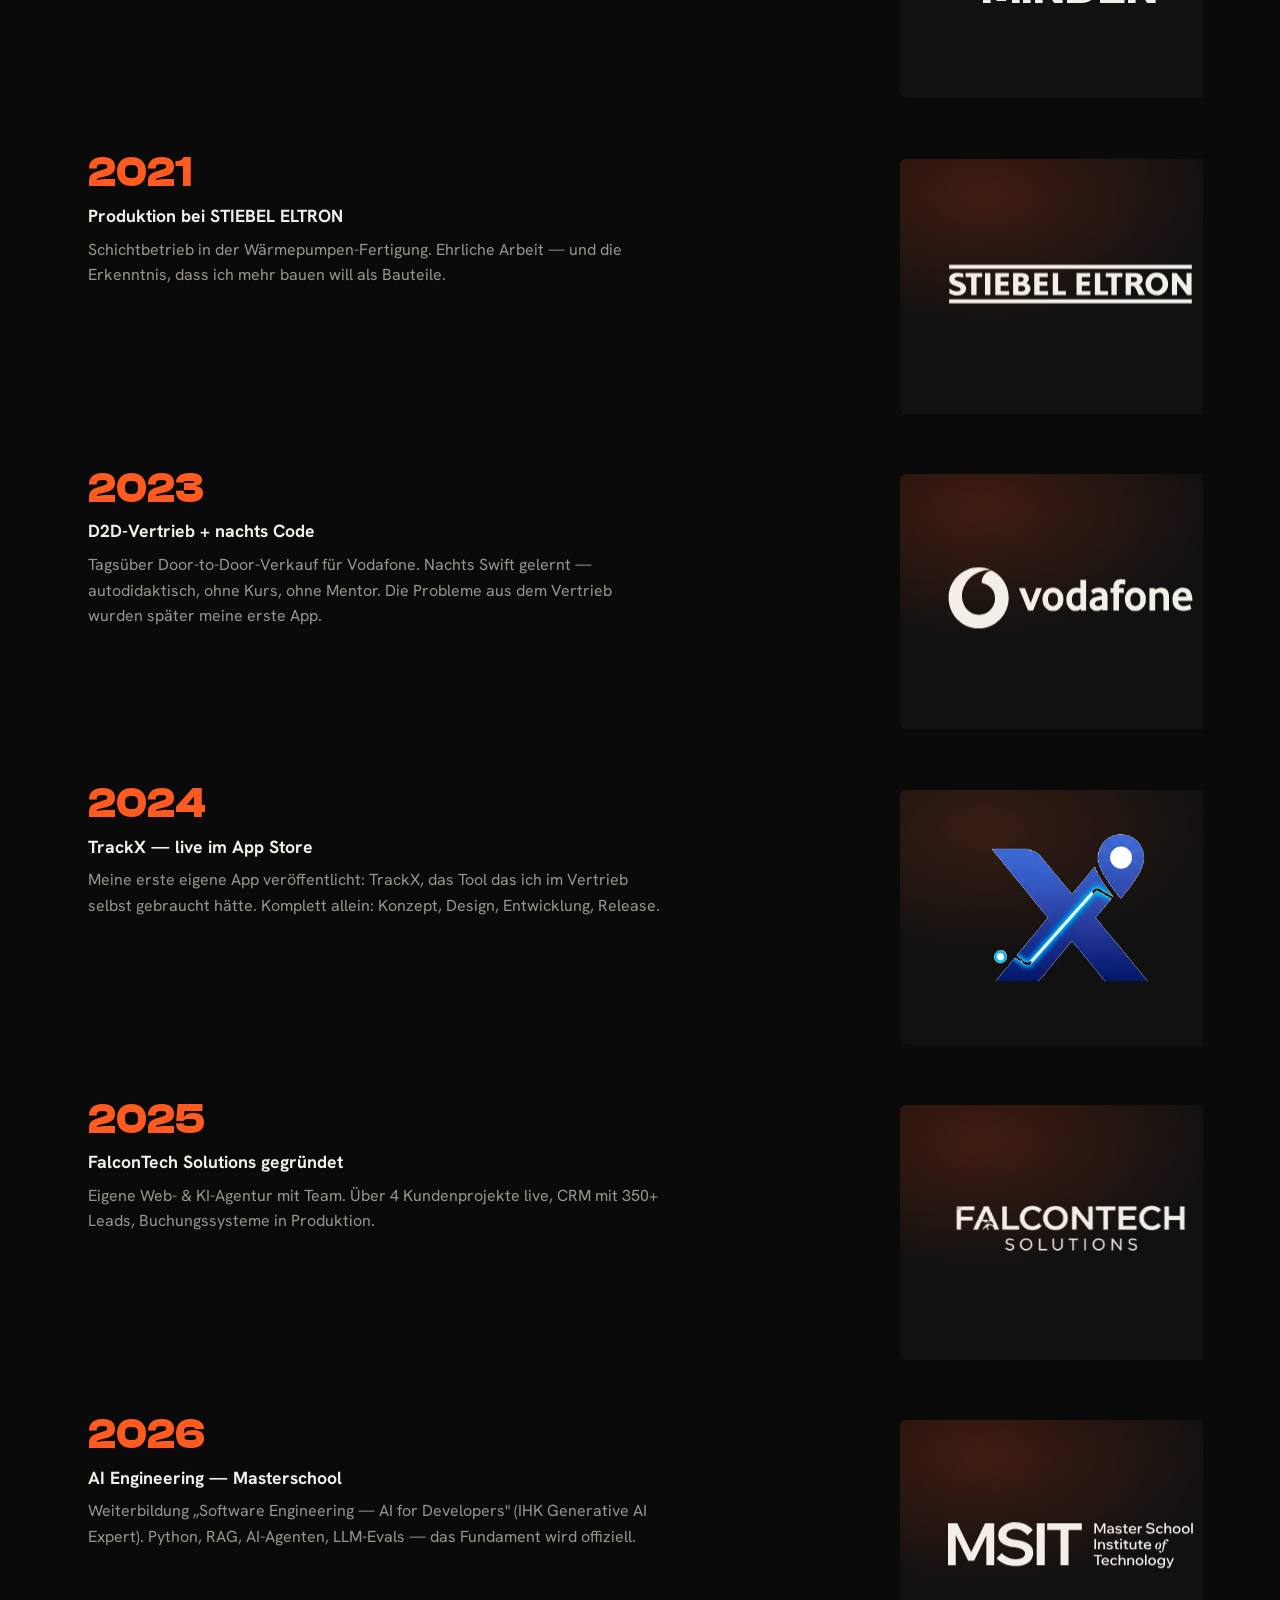
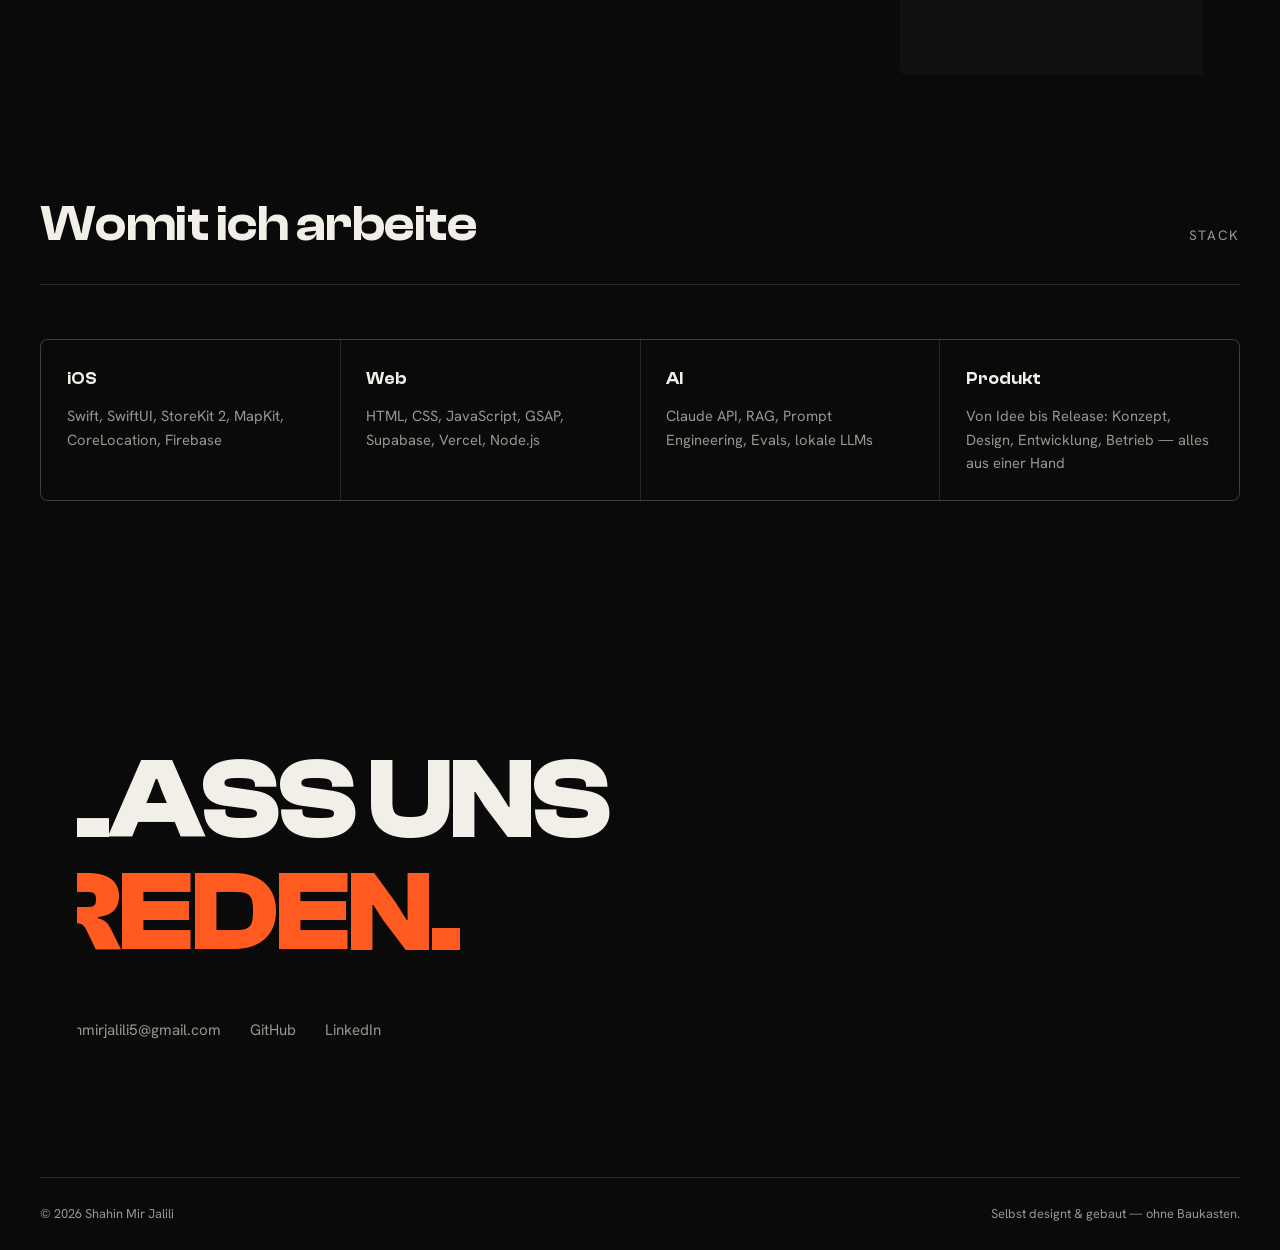
==== commit c4a22a0e: "Mein Weg: alle Timeline-Kacheln als Logo-Tiles — Holzminden-Typo, STIEBEL ELTRON, Vodafone, TrackX-M" ====
--- a/index.html
+++ b/index.html
@@ -185,7 +185,7 @@
               <div class="tl__title" data-i18n="tl.2019.t">Hauptschulabschluss, Holzminden</div>
               <p class="tl__text" data-i18n="tl.2019.x">Der Startpunkt. Kein Abitur, kein Studium in Sicht — aber der Wille, mehr draus zu machen.</p>
             </div>
-            <div class="tl__photo" data-photo="timeline-2019"><img src="assets/journey/timeline-2019.jpg" alt="Marktplatz in Holzminden" loading="lazy"></div>
+            <div class="tl__photo tl__photo--logo tl__photo--word" data-photo="timeline-2019"><span aria-hidden="true">HOLZ<br>MINDEN</span></div>
           </div>
         </div>
 
@@ -198,7 +198,7 @@
               <div class="tl__title" data-i18n="tl.2021.t">Produktion bei STIEBEL ELTRON</div>
               <p class="tl__text" data-i18n="tl.2021.x">Schichtbetrieb in der Wärmepumpen-Fertigung. Ehrliche Arbeit — und die Erkenntnis, dass ich mehr bauen will als Bauteile.</p>
             </div>
-            <div class="tl__photo" data-photo="timeline-2021"><img src="assets/journey/timeline-2021.jpg" alt="Schweißer in der Fertigung" loading="lazy"></div>
+            <div class="tl__photo tl__photo--logo" data-photo="timeline-2021"><img src="assets/journey/stiebel-logo-white.svg" alt="STIEBEL ELTRON — Logo" loading="lazy"></div>
           </div>
         </div>
 
@@ -211,7 +211,7 @@
               <div class="tl__title" data-i18n="tl.2023.t">D2D-Vertrieb + nachts Code</div>
               <p class="tl__text" data-i18n="tl.2023.x">Tagsüber Door-to-Door-Verkauf für Vodafone. Nachts Swift gelernt — autodidaktisch, ohne Kurs, ohne Mentor. Die Probleme aus dem Vertrieb wurden später meine erste App.</p>
             </div>
-            <div class="tl__photo" data-photo="timeline-2023"><img src="assets/journey/timeline-2023-vertrieb.jpg" alt="Finger drückt eine Türklingel — Door-to-Door-Vertrieb" loading="lazy"></div>
+            <div class="tl__photo tl__photo--logo" data-photo="timeline-2023"><img src="assets/journey/vodafone-logo-white.svg" alt="Vodafone — Logo" loading="lazy"></div>
           </div>
         </div>
 
@@ -224,7 +224,7 @@
               <div class="tl__title" data-i18n="tl.2024.t">TrackX — live im App Store</div>
               <p class="tl__text" data-i18n="tl.2024.x">Meine erste eigene App veröffentlicht: TrackX, das Tool das ich im Vertrieb selbst gebraucht hätte. Komplett allein: Konzept, Design, Entwicklung, Release.</p>
             </div>
-            <div class="tl__photo tl__photo--color" data-photo="timeline-2024"><img src="assets/journey/timeline-2024.webp" alt="TrackX — Dashboard der App" loading="lazy"></div>
+            <div class="tl__photo tl__photo--logo tl__photo--color" data-photo="timeline-2024"><img src="assets/journey/trackx-logo.png" alt="TrackX — Logo" loading="lazy"></div>
           </div>
         </div>
 
@@ -302,7 +302,6 @@
   <footer class="footer wrap">
     <span>© 2026 Shahin Mir Jalili</span>
     <span data-i18n="footer.note">Selbst designt &amp; gebaut — ohne Baukasten.</span>
-    <span class="footer__credit">Foto Holzminden: <a href="https://commons.wikimedia.org/wiki/File:Holzminden_Marktplatz.jpg" target="_blank" rel="noopener">Dehio</a>, Wikimedia Commons, CC BY-SA 4.0 · weitere Fotos: Unsplash</span>
   </footer>
 
   <script src="assets/vendor/gsap.min.js"></script>
--- a/assets/style.css
+++ b/assets/style.css
@@ -343,6 +343,13 @@
   filter: none;
 }
 .tl__item.is-in .tl__photo--logo img, .tl__photo--logo:hover img { filter: none; }
+.tl__photo--logo.tl__photo--color img { width: 46%; }
+.tl__photo--word span {
+  font-family: var(--display); font-weight: 700;
+  font-size: clamp(1.9rem, 3.2vw, 2.6rem); line-height: 0.95;
+  letter-spacing: 0.04em; color: var(--ink);
+  text-align: center;
+}
 .tl__ghostyear {
   position: absolute; right: 0; top: -0.2em;
   font-family: var(--display); font-weight: 700;
